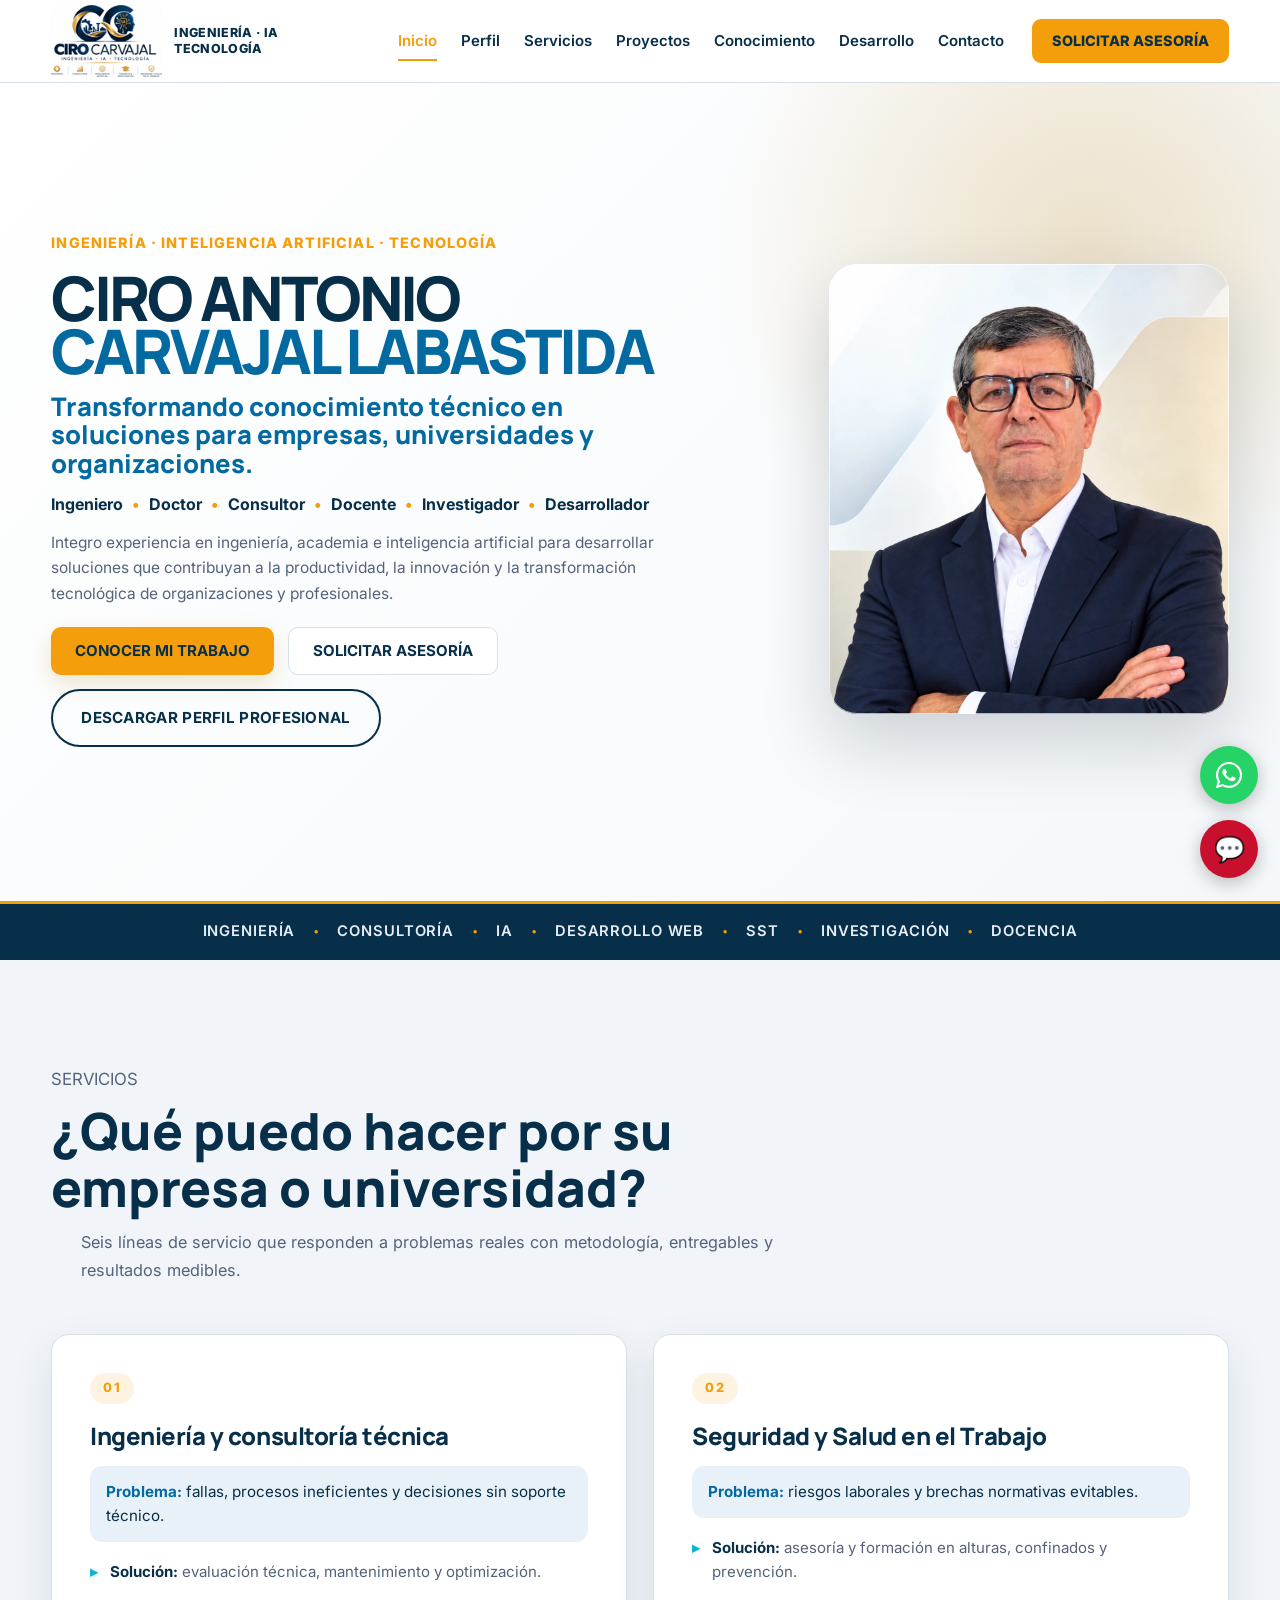
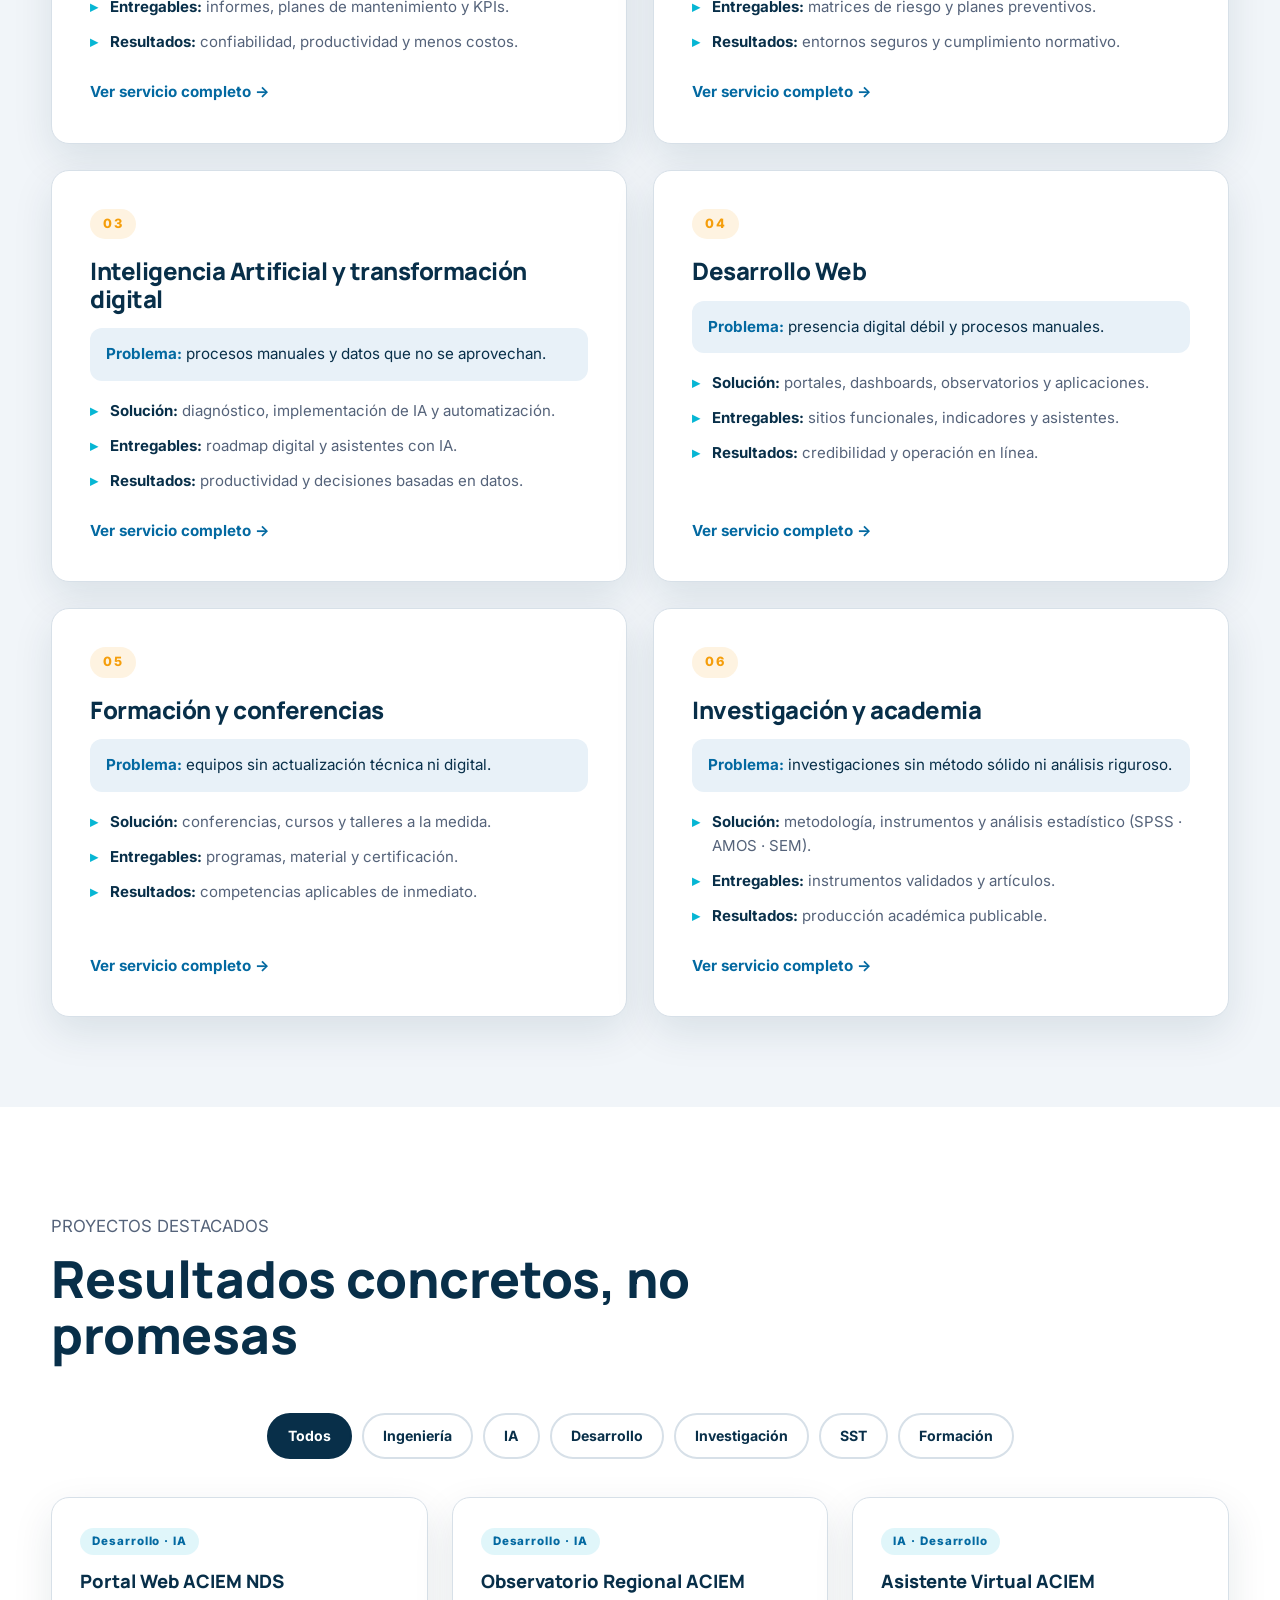
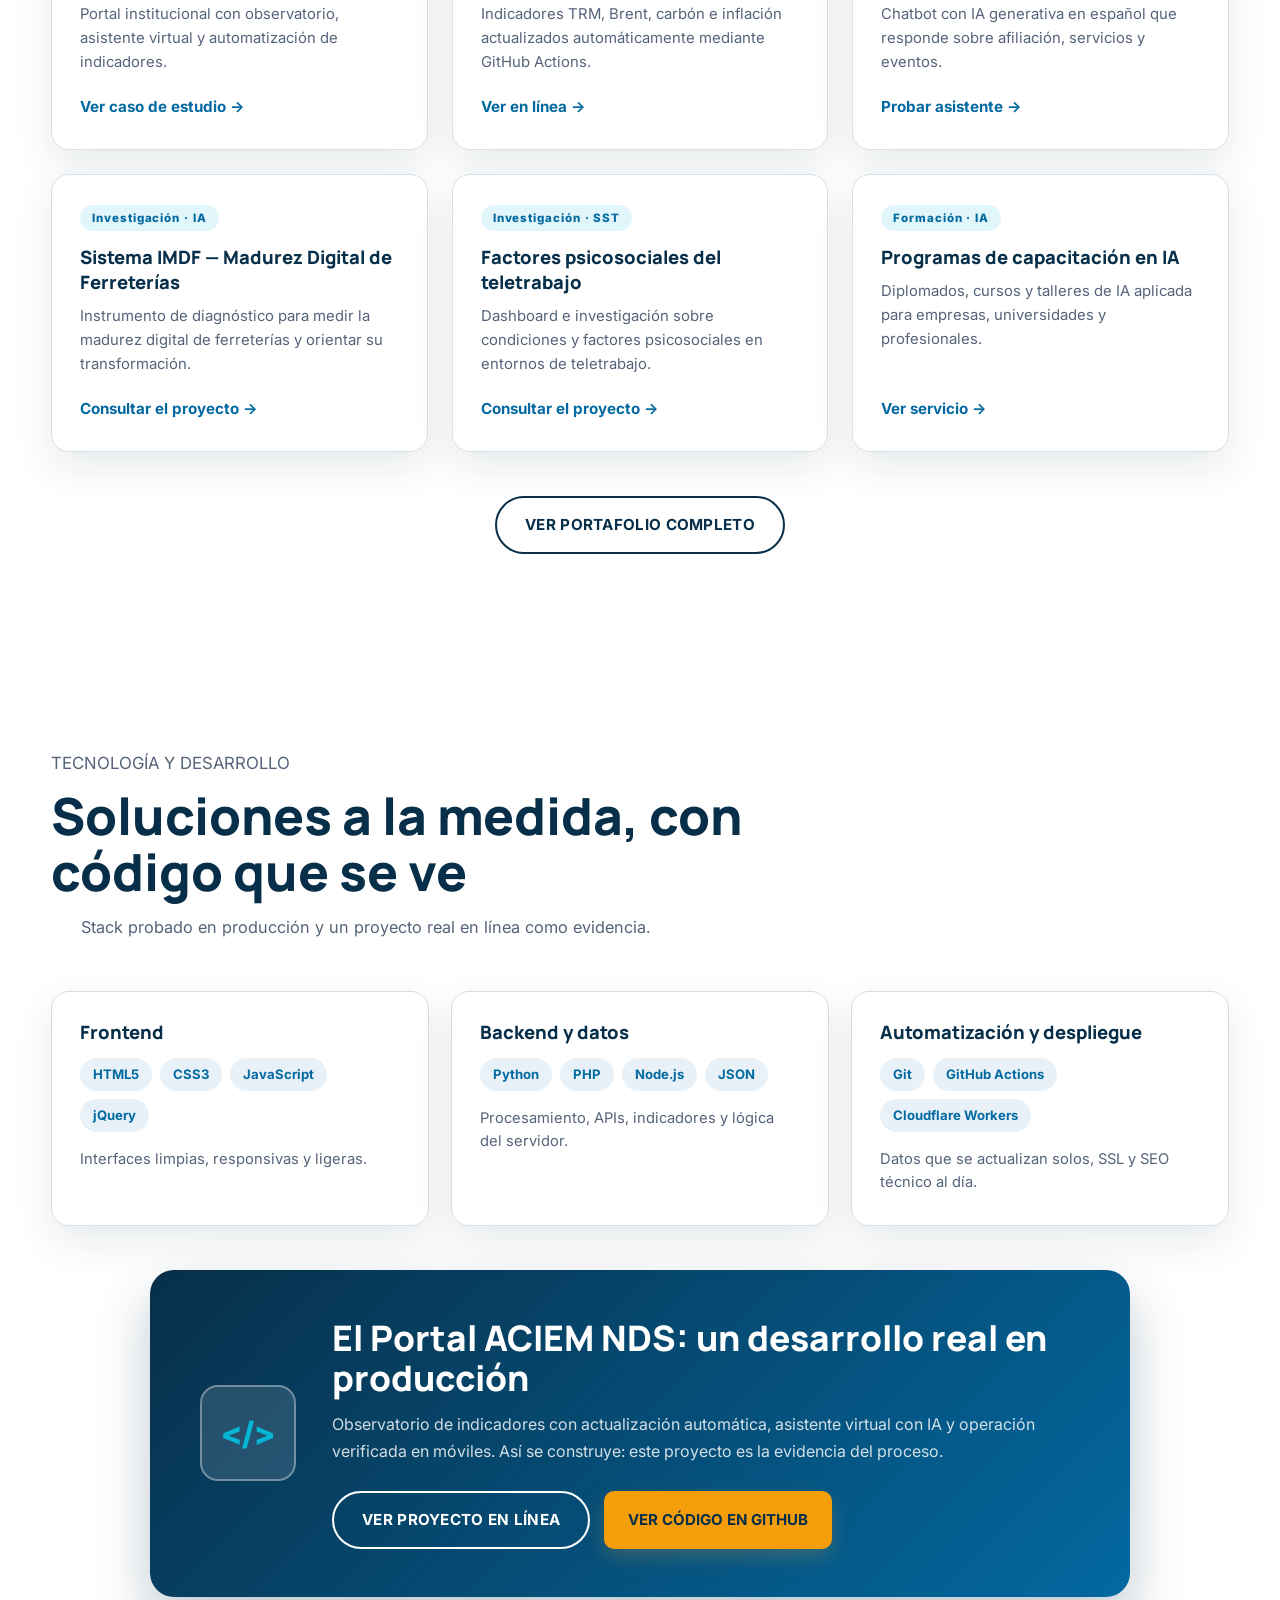
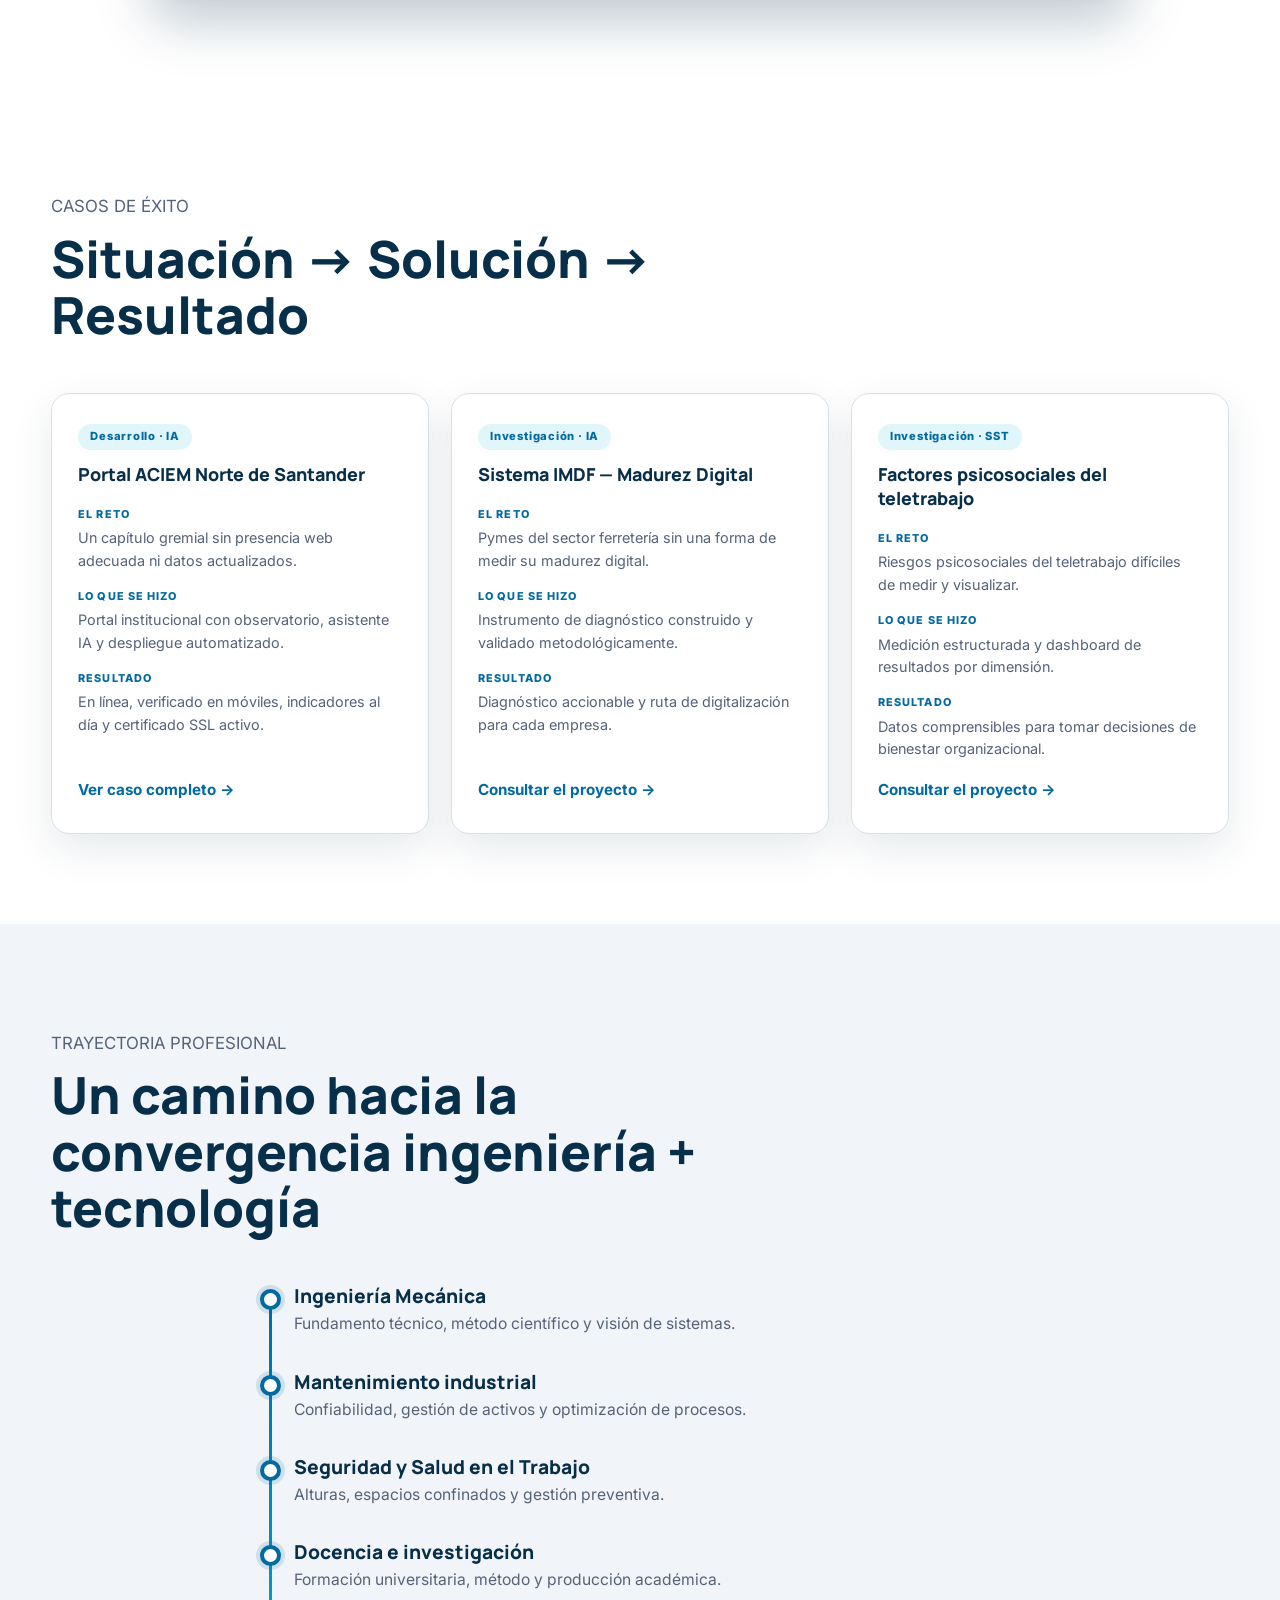
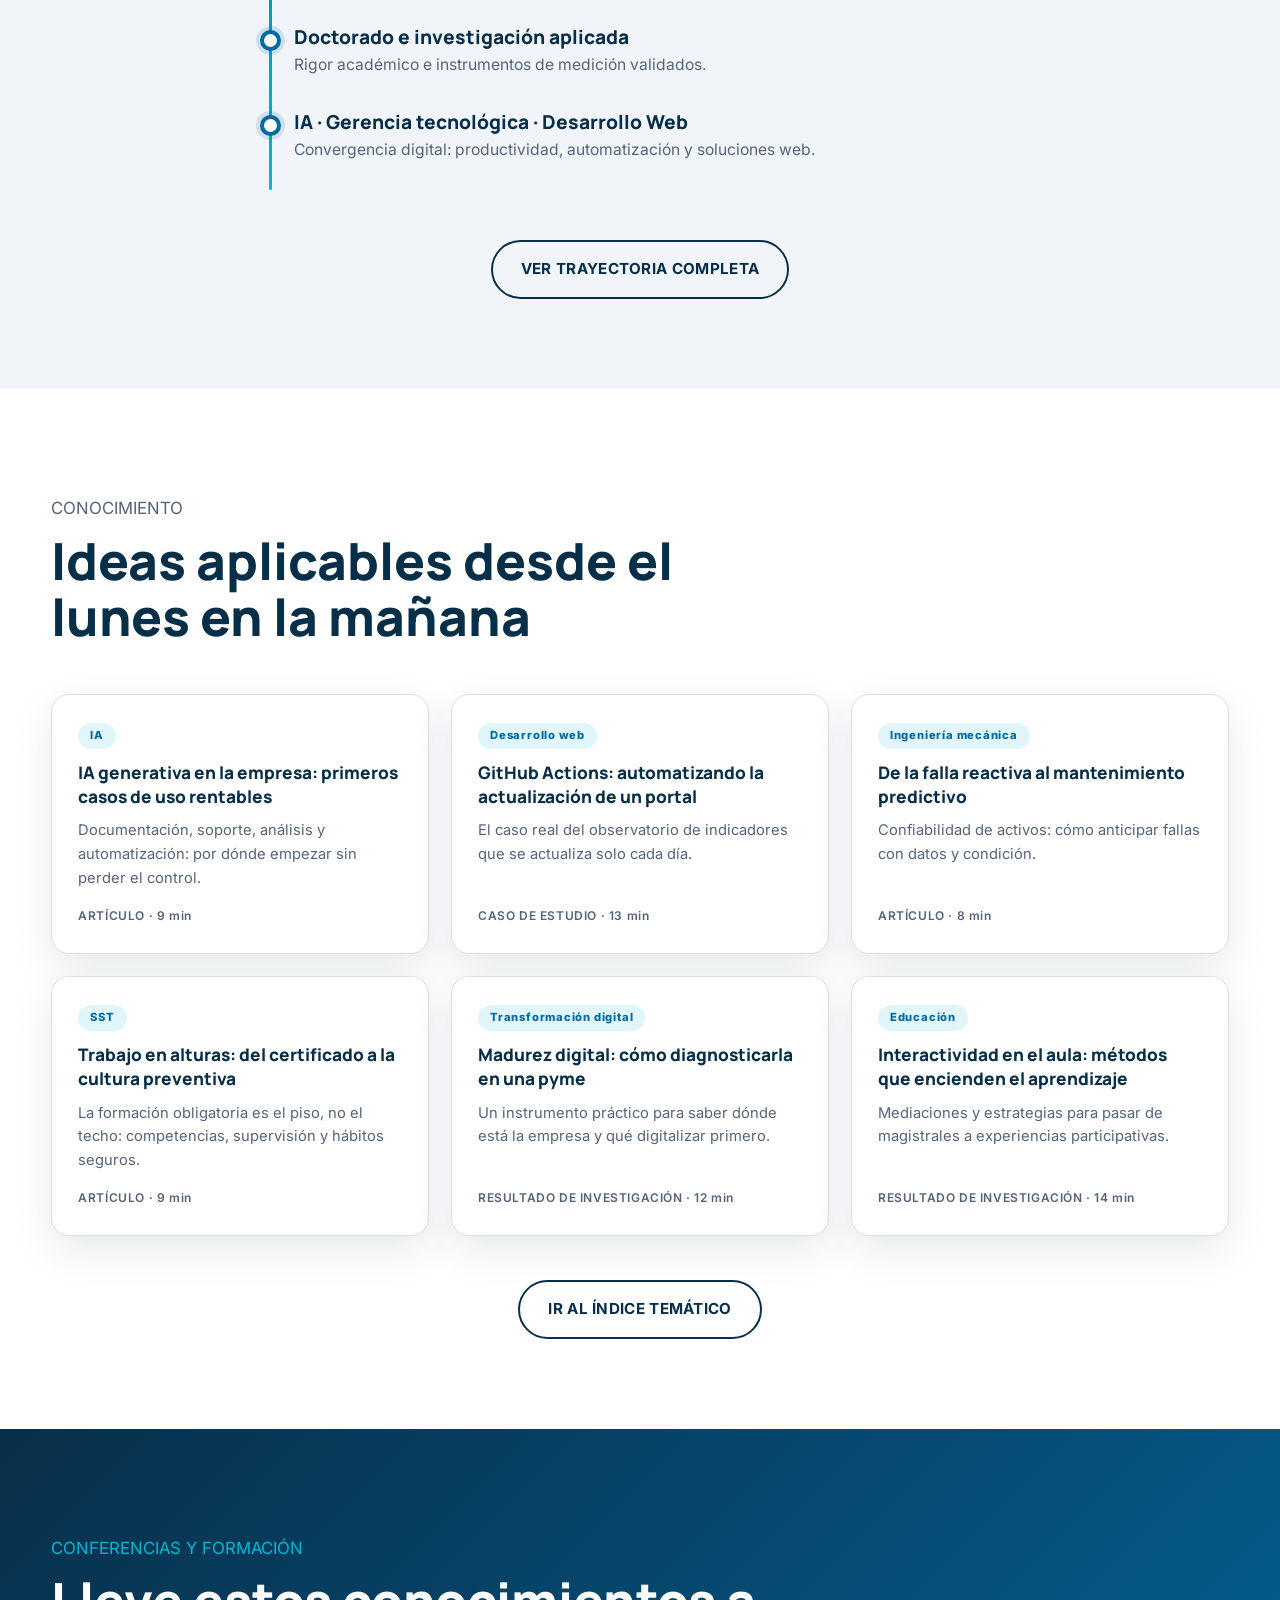
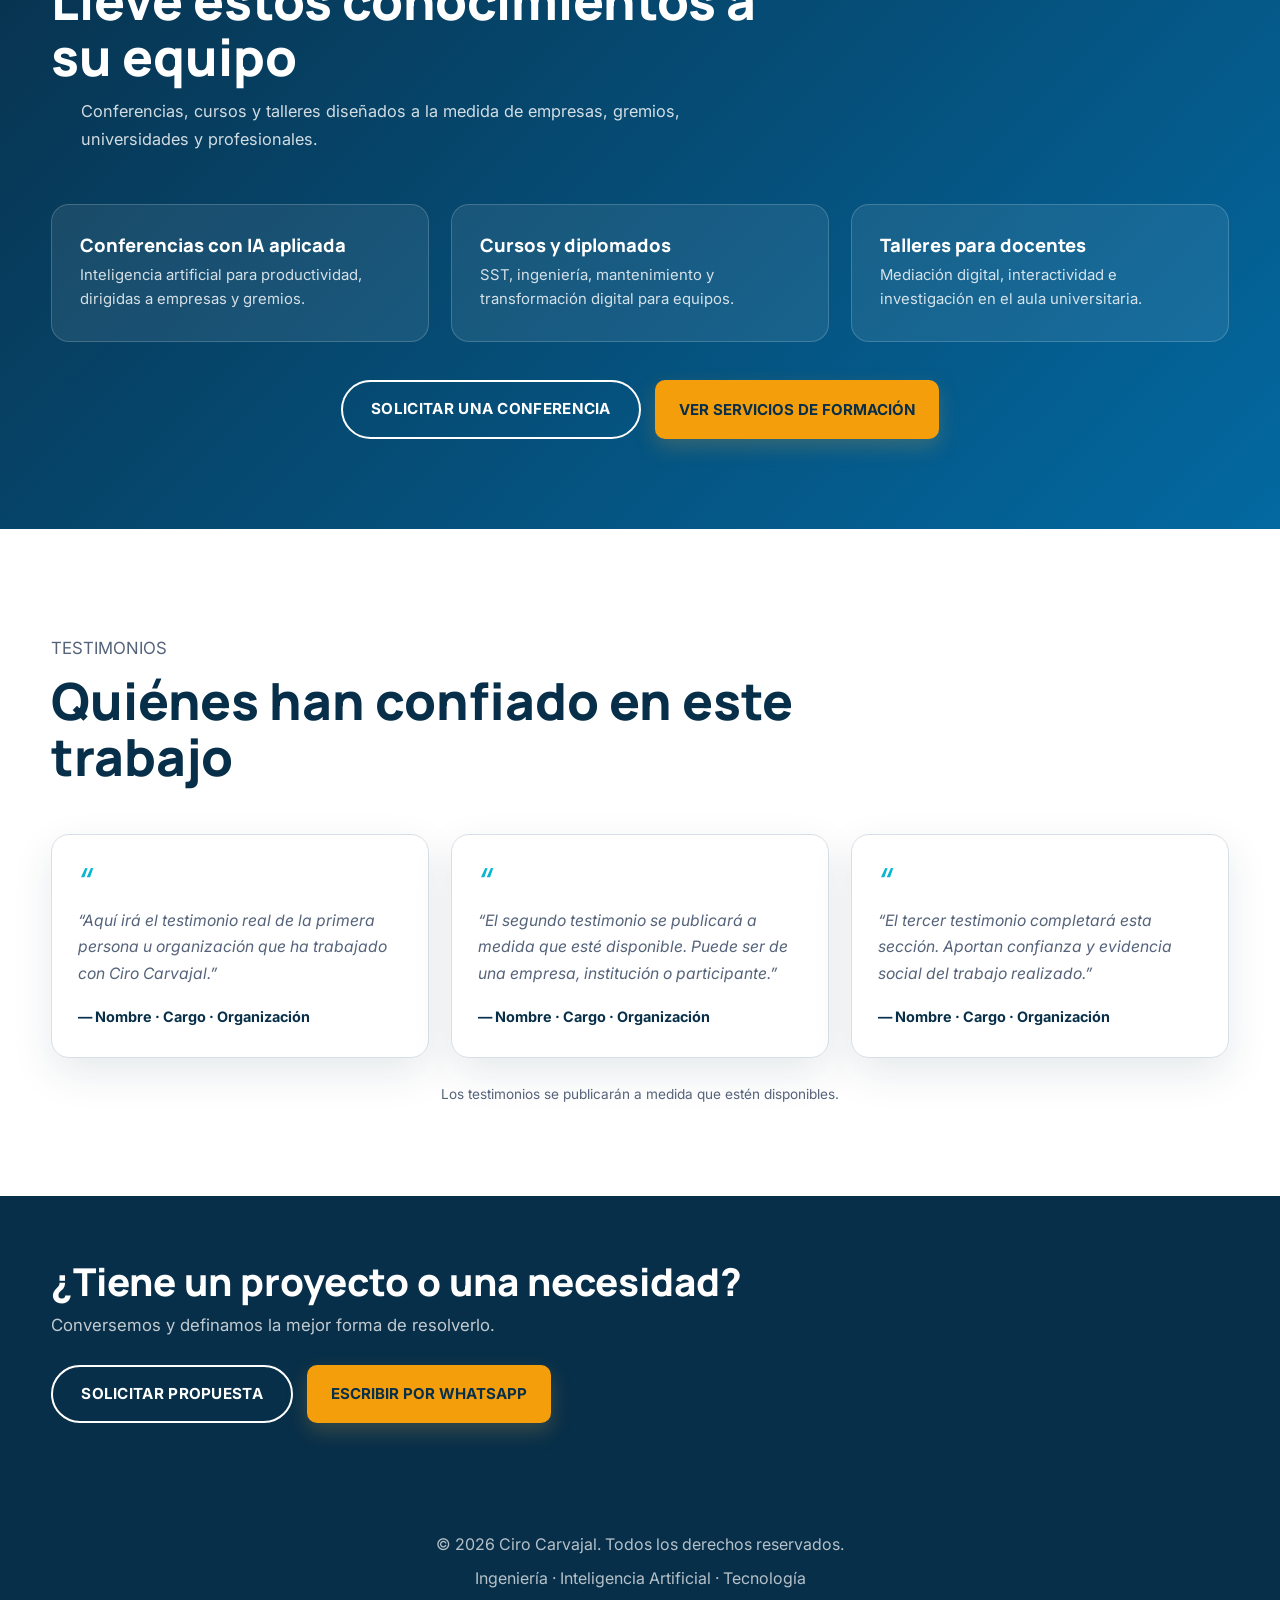
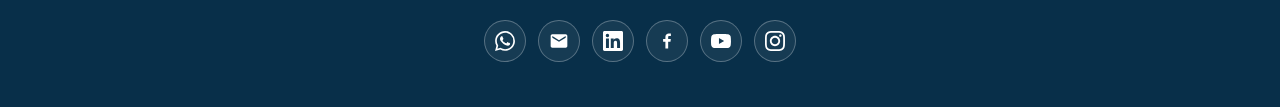
==== index.html @ c79f03fa "Cache-busting en los scripts (main.js, contacto.js) para forzar recarga en GitHub Pages" ====
<!DOCTYPE html>
<html lang="es">
<head>
  <meta charset="UTF-8">

  <meta name="viewport" content="width=device-width, initial-scale=1.0">

  <meta
    name="description"
    content="Ciro Carvajal. Ingeniería, inteligencia artificial, transformación digital, seguridad y salud en el trabajo, academia y desarrollo tecnológico."
  >

  <title>Ciro Antonio Carvajal Labastida | Ingeniería · IA · Tecnología</title>

  <meta name="theme-color" content="#082F49">
  <!-- TODO: confirmar el dominio final y actualizar canonical / og:url / og:image -->
  <link rel="canonical" href="https://ciroappmotores.github.io/ciro-carvajal-web/">
  <link rel="icon" type="image/svg+xml" href="assets/img/favicon.svg">

  <!-- Open Graph -->
  <meta property="og:type" content="website">
  <meta property="og:site_name" content="Ciro Carvajal">
  <meta property="og:title" content="Ciro Antonio Carvajal Labastida | Ingeniería · IA · Tecnología">
  <meta property="og:description" content="Ciro Carvajal. Ingeniería, inteligencia artificial, transformación digital, seguridad y salud en el trabajo, academia y desarrollo tecnológico.">
  <meta property="og:image" content="https://ciroappmotores.github.io/ciro-carvajal-web/assets/img/ciro/ciro-carvajal-hero.png">
  <meta property="og:url" content="https://ciroappmotores.github.io/ciro-carvajal-web/">
  <meta property="og:locale" content="es_CO">

  <!-- Twitter -->
  <meta name="twitter:card" content="summary_large_image">
  <meta name="twitter:title" content="Ciro Antonio Carvajal Labastida | Ingeniería · IA · Tecnología">
  <meta name="twitter:description" content="Ciro Carvajal. Ingeniería, inteligencia artificial, transformación digital, seguridad y salud en el trabajo, academia y desarrollo tecnológico.">
  <meta name="twitter:image" content="https://ciroappmotores.github.io/ciro-carvajal-web/assets/img/ciro/ciro-carvajal-hero.png">

  <link rel="preconnect" href="https://fonts.googleapis.com">
  <link rel="preconnect" href="https://fonts.gstatic.com" crossorigin>
  <link
    href="https://fonts.googleapis.com/css2?family=Inter:wght@400;500;600;700&family=Manrope:wght@600;700;800&display=swap"
    rel="stylesheet"
  >

  <link rel="stylesheet" href="assets/css/styles.css?v=11">
  <link rel="stylesheet" href="assets/css/responsive.css?v=11">

  <script type="application/ld+json">
  {
    "@context": "https://schema.org",
    "@type": "Person",
    "name": "Ciro Antonio Carvajal Labastida",
    "jobTitle": "Ingeniero Mecánico · Doctor · Consultor · Docente Universitario",
    "description": "Ingeniería, conocimiento y tecnología aplicados a soluciones reales: ingeniería mecánica, mantenimiento, SST, docencia, investigación, inteligencia artificial y desarrollo web.",
    "url": "https://ciroappmotores.github.io/ciro-carvajal-web/",
    "image": "https://ciroappmotores.github.io/ciro-carvajal-web/assets/img/ciro/ciro-carvajal-hero.png",
    "sameAs": [
      "https://www.linkedin.com/in/ciro-antonio-carvajal-labastida-01b1b330/",
      "https://www.facebook.com/cirocarvajal",
      "https://www.instagram.com/ciroantoniocarvajal/?hl=es",
      "https://scholar.google.com/citations?user=3CgkKi8AAAAJ&hl=es"
    ],
    "knowsAbout": [
      "Ingeniería mecánica",
      "Mantenimiento industrial",
      "Seguridad y Salud en el Trabajo",
      "Docencia universitaria",
      "Investigación científica",
      "Inteligencia Artificial",
      "Transformación digital",
      "Desarrollo web"
    ]
  }
  </script>
</head>

<body>

  <!-- Botón flotante de WhatsApp -->
  <a
    class="floating-whatsapp"
    href="https://wa.me/573102754610?text=Hola%2C%20deseo%20recibir%20informaci%C3%B3n%20sobre%20los%20servicios%20de%20Ciro%20Carvajal"
    target="_blank"
    rel="noopener noreferrer"
    aria-label="Escríbeme por WhatsApp"
    title="Escríbeme por WhatsApp">
    <svg viewBox="0 0 448 512" aria-hidden="true" focusable="false" xmlns="http://www.w3.org/2000/svg">
      <path d="M380.9 97.1C339 55.1 283.2 32 223.9 32c-122.4 0-222 99.6-222 222 0 39.1 10.2 77.3 29.6 111L0 480l117.7-30.9c32.4 17.7 68.9 27 106.1 27h.1c122.3 0 224.1-99.6 224.1-222 0-59.3-25.2-115-67.1-157zm-157 341.6c-33.2 0-65.7-8.9-94-25.7l-6.7-4-69.8 18.3L72 359.2l-4.4-7c-18.5-29.4-28.2-63.3-28.2-98.2 0-101.7 82.8-184.5 184.6-184.5 49.3 0 95.6 19.2 130.4 54.1 34.8 34.9 56.2 81.2 56.1 130.5 0 101.8-84.9 184.6-186.6 184.6zm101.2-138.2c-5.5-2.8-32.8-16.2-37.9-18-5.1-1.9-8.8-2.8-12.5 2.8-3.7 5.6-14.3 18-17.6 21.8-3.2 3.7-6.5 4.2-12 1.4-32.6-16.3-54-29.1-75.5-66-5.7-9.8 5.7-9.1 16.3-30.3 1.8-3.7.9-6.9-.5-9.7-1.4-2.8-12.5-30.1-17.1-41.2-4.5-10.8-9.1-9.3-12.5-9.5-3.2-.2-6.9-.2-10.6-.2-3.7 0-9.7 1.4-14.8 6.9-5.1 5.6-19.4 19-19.4 46.3 0 27.3 19.9 53.7 22.6 57.4 2.8 3.7 39.1 59.7 94.8 83.8 35.2 15.2 49 16.5 66.6 13.9 10.7-1.6 32.8-13.4 37.4-26.4 4.6-13 4.6-24.1 3.2-26.4-1.3-2.5-5-3.9-10.5-6.6z"/>
    </svg>
  </a>

  <!-- Botón flotante de contacto rápido (estilo ACIEM) -->
  <div class="floating-chat">

    <button
      class="floating-chat-btn"
      id="floatingChatBtn"
      aria-label="Abrir contacto rápido"
      title="Contacto rápido">
      💬
    </button>

    <div class="floating-chat-panel" id="floatingChatPanel">
      <div class="floating-chat-header">
        <div>
          <strong>Contacto rápido</strong>
          <small>Ciro Carvajal · Ingeniería · IA</small>
        </div>

        <button
          class="floating-chat-close"
          id="floatingChatClose"
          aria-label="Cerrar contacto rápido">
          ×
        </button>
      </div>

      <div class="floating-chat-body">

        <a
          class="floating-chat-link"
          href="https://wa.me/573102754610?text=Hola%2C%20deseo%20recibir%20informaci%C3%B3n%20sobre%20los%20servicios%20de%20Ciro%20Carvajal"
          target="_blank"
          rel="noopener noreferrer">
          <span class="floating-chat-icon">WA</span>
          <span>WhatsApp</span>
        </a>

        <a
          class="floating-chat-link"
          href="mailto:cirocarvajal@gmail.com"
          target="_blank"
          rel="noopener">
          <span class="floating-chat-icon">@</span>
          <span>Correo electrónico</span>
        </a>

        <a
          class="floating-chat-link"
          href="https://www.linkedin.com/in/ciro-antonio-carvajal-labastida-01b1b330/"
          target="_blank"
          rel="noopener">
          <span class="floating-chat-icon">in</span>
          <span>LinkedIn</span>
        </a>

        <a
          class="floating-chat-link"
          href="https://www.facebook.com/cirocarvajal"
          target="_blank"
          rel="noopener">
          <span class="floating-chat-icon">f</span>
          <span>Facebook</span>
        </a>

        <a
          class="floating-chat-link"
          href="https://www.instagram.com/ciroantoniocarvajal/?hl=es"
          target="_blank"
          rel="noopener">
          <span class="floating-chat-icon">IG</span>
          <span>Instagram</span>
        </a>

      </div>
    </div>

  </div>

  <!-- ======================================================
       HEADER
  ======================================================= -->

  <header class="site-header">

    <div class="container header-container">

      <a class="brand" href="index.html" aria-label="Ciro Carvajal - Inicio">

        <img
          class="brand-logo"
          src="assets/img/logo-cirocarvajal-cinta.png"
          alt="Ciro Carvajal - Logo"
          width="136"
          height="88"
        >

        <div class="brand-text">
          <span>Ingeniería · IA<br>Tecnología</span>
        </div>

      </a>

      <button
        class="menu-toggle"
        type="button"
        aria-label="Abrir menú"
        aria-expanded="false"
        aria-controls="main-navigation"
      >
        <span></span>
        <span></span>
        <span></span>
      </button>

      <nav
        class="main-navigation"
        id="main-navigation"
        aria-label="Navegación principal"
      >
        <a class="active" href="index.html">Inicio</a>
        <a href="perfil.html">Perfil</a>
        <a href="servicios.html">Servicios</a>
        <a href="proyectos.html">Proyectos</a>
        <a href="conocimiento.html">Conocimiento</a>
        <a href="desarrollo.html">Desarrollo</a>
        <a href="contacto.html">Contacto</a>
      </nav>

      <a class="header-cta" href="contacto.html">
        SOLICITAR ASESORÍA
      </a>

    </div>

  </header>


  <!-- ======================================================
       CONTENIDO PRINCIPAL
  ======================================================= -->

  <main>

    <!-- ====================================================
         HERO
    ===================================================== -->

    <section class="hero">

      <div class="hero-background" aria-hidden="true"></div>

      <div class="container hero-container">

        <div class="hero-content">

          <p class="hero-eyebrow">
            Ingeniería · Inteligencia Artificial · Tecnología
          </p>

          <h1>
            <span class="hero-name">CIRO ANTONIO</span>
            <span class="hero-lastname">CARVAJAL LABASTIDA</span>
          </h1>

          <h2>
            Transformando conocimiento técnico en soluciones
            para empresas, universidades y organizaciones.
          </h2>

          <p class="hero-roles">
            Ingeniero
            <span>•</span>
            Doctor
            <span>•</span>
            Consultor
            <span>•</span>
            Docente
            <span>•</span>
            Investigador
            <span>•</span>
            Desarrollador
          </p>

          <p class="hero-description">
            Integro experiencia en ingeniería, academia e inteligencia
            artificial para desarrollar soluciones que contribuyan a la
            productividad, la innovación y la transformación tecnológica
            de organizaciones y profesionales.
          </p>

          <div class="hero-actions">

            <a class="btn btn-primary" href="proyectos.html">
              CONOCER MI TRABAJO
            </a>

            <a class="btn btn-secondary" href="contacto.html">
              SOLICITAR ASESORÍA
            </a>

            <a class="btn btn-ghost" href="perfil.html">
              DESCARGAR PERFIL PROFESIONAL
            </a>

          </div>

        </div>

        <div class="hero-visual">

          <div class="hero-image-frame">

            <picture>
              <source
                srcset="assets/img/ciro/ciro-carvajal-hero.webp"
                type="image/webp"
              >
              <img
                src="assets/img/ciro/ciro-carvajal-hero.jpg"
                alt="Ciro Carvajal"
                class="hero-image"
                width="1200"
                height="1460"
                decoding="async"
              >
            </picture>

          </div>

        </div>

      </div>

    </section>

    <!-- ======================================================
         FRANJA DE ÁREAS
    ======================================================= -->

    <div class="areas-strip" aria-label="Áreas de experiencia">

      <div class="container areas-strip-row">

        <span>Ingeniería</span>
        <i>•</i>
        <span>Consultoría</span>
        <i>•</i>
        <span>IA</span>
        <i>•</i>
        <span>Desarrollo Web</span>
        <i>•</i>
        <span>SST</span>
        <i>•</i>
        <span>Investigación</span>
        <i>•</i>
        <span>Docencia</span>

      </div>

    </div>

    <!-- ======================================================
         SERVICIOS (6 tarjetas)
    ======================================================= -->

    <section class="section services-section" id="servicios">

      <div class="container">

        <div class="section-heading">

          <p class="section-eyebrow">SERVICIOS</p>

          <h2>¿Qué puedo hacer por su empresa o universidad?</h2>

          <p class="section-description">
            Seis líneas de servicio que responden a problemas reales
            con metodología, entregables y resultados medibles.
          </p>

        </div>

        <div class="services-grid">

          <article class="service-card">
            <span class="service-number">01</span>
            <h2>Ingeniería y consultoría técnica</h2>
            <p class="service-problem"><b>Problema:</b> fallas, procesos ineficientes y decisiones sin soporte técnico.</p>
            <ul class="service-list">
              <li><b>Solución:</b> evaluación técnica, mantenimiento y optimización.</li>
              <li><b>Entregables:</b> informes, planes de mantenimiento y KPIs.</li>
              <li><b>Resultados:</b> confiabilidad, productividad y menos costos.</li>
            </ul>
            <a class="service-cta" href="servicios.html">Ver servicio completo →</a>
          </article>

          <article class="service-card">
            <span class="service-number">02</span>
            <h2>Seguridad y Salud en el Trabajo</h2>
            <p class="service-problem"><b>Problema:</b> riesgos laborales y brechas normativas evitables.</p>
            <ul class="service-list">
              <li><b>Solución:</b> asesoría y formación en alturas, confinados y prevención.</li>
              <li><b>Entregables:</b> matrices de riesgo y planes preventivos.</li>
              <li><b>Resultados:</b> entornos seguros y cumplimiento normativo.</li>
            </ul>
            <a class="service-cta" href="servicios.html">Ver servicio completo →</a>
          </article>

          <article class="service-card">
            <span class="service-number">03</span>
            <h2>Inteligencia Artificial y transformación digital</h2>
            <p class="service-problem"><b>Problema:</b> procesos manuales y datos que no se aprovechan.</p>
            <ul class="service-list">
              <li><b>Solución:</b> diagnóstico, implementación de IA y automatización.</li>
              <li><b>Entregables:</b> roadmap digital y asistentes con IA.</li>
              <li><b>Resultados:</b> productividad y decisiones basadas en datos.</li>
            </ul>
            <a class="service-cta" href="servicios.html">Ver servicio completo →</a>
          </article>

          <article class="service-card">
            <span class="service-number">04</span>
            <h2>Desarrollo Web</h2>
            <p class="service-problem"><b>Problema:</b> presencia digital débil y procesos manuales.</p>
            <ul class="service-list">
              <li><b>Solución:</b> portales, dashboards, observatorios y aplicaciones.</li>
              <li><b>Entregables:</b> sitios funcionales, indicadores y asistentes.</li>
              <li><b>Resultados:</b> credibilidad y operación en línea.</li>
            </ul>
            <a class="service-cta" href="servicios.html">Ver servicio completo →</a>
          </article>

          <article class="service-card">
            <span class="service-number">05</span>
            <h2>Formación y conferencias</h2>
            <p class="service-problem"><b>Problema:</b> equipos sin actualización técnica ni digital.</p>
            <ul class="service-list">
              <li><b>Solución:</b> conferencias, cursos y talleres a la medida.</li>
              <li><b>Entregables:</b> programas, material y certificación.</li>
              <li><b>Resultados:</b> competencias aplicables de inmediato.</li>
            </ul>
            <a class="service-cta" href="servicios.html">Ver servicio completo →</a>
          </article>

          <article class="service-card">
            <span class="service-number">06</span>
            <h2>Investigación y academia</h2>
            <p class="service-problem"><b>Problema:</b> investigaciones sin método sólido ni análisis riguroso.</p>
            <ul class="service-list">
              <li><b>Solución:</b> metodología, instrumentos y análisis estadístico (SPSS · AMOS · SEM).</li>
              <li><b>Entregables:</b> instrumentos validados y artículos.</li>
              <li><b>Resultados:</b> producción académica publicable.</li>
            </ul>
            <a class="service-cta" href="servicios.html">Ver servicio completo →</a>
          </article>

        </div>

      </div>

    </section>

    <!-- ======================================================
         PROYECTOS DESTACADOS (filtros + tarjetas)
    ======================================================= -->

    <section class="section projects-section bg-white" id="proyectos">

      <div class="container">

        <div class="section-heading">

          <p class="section-eyebrow">PROYECTOS DESTACADOS</p>

          <h2>Resultados concretos, no promesas</h2>

        </div>

        <div class="project-filters" role="group" aria-label="Filtrar proyectos">

          <button class="project-filter is-active" data-project-filter="todos">Todos</button>
          <button class="project-filter" data-project-filter="ingenieria">Ingeniería</button>
          <button class="project-filter" data-project-filter="ia">IA</button>
          <button class="project-filter" data-project-filter="desarrollo">Desarrollo</button>
          <button class="project-filter" data-project-filter="investigacion">Investigación</button>
          <button class="project-filter" data-project-filter="sst">SST</button>
          <button class="project-filter" data-project-filter="formacion">Formación</button>

        </div>

        <div class="projects-grid" id="projectsGrid">

          <article class="project-card" data-cat="desarrollo ia">
            <span class="project-tag">Desarrollo · IA</span>
            <h3>Portal Web ACIEM NDS</h3>
            <p>Portal institucional con observatorio, asistente virtual y automatización de indicadores.</p>
            <a class="service-cta" href="proyectos.html#caso-aciem">Ver caso de estudio →</a>
          </article>

          <article class="project-card" data-cat="desarrollo ia">
            <span class="project-tag">Desarrollo · IA</span>
            <h3>Observatorio Regional ACIEM</h3>
            <p>Indicadores TRM, Brent, carbón e inflación actualizados automáticamente mediante GitHub Actions.</p>
            <a class="service-cta" href="https://aciemnds.org.co" target="_blank" rel="noopener">Ver en línea →</a>
          </article>

          <article class="project-card" data-cat="ia desarrollo">
            <span class="project-tag">IA · Desarrollo</span>
            <h3>Asistente Virtual ACIEM</h3>
            <p>Chatbot con IA generativa en español que responde sobre afiliación, servicios y eventos.</p>
            <a class="service-cta" href="https://aciemnds.org.co" target="_blank" rel="noopener">Probar asistente →</a>
          </article>

          <article class="project-card" data-cat="investigacion ia">
            <span class="project-tag">Investigación · IA</span>
            <h3>Sistema IMDF — Madurez Digital de Ferreterías</h3>
            <p>Instrumento de diagnóstico para medir la madurez digital de ferreterías y orientar su transformación.</p>
            <a class="service-cta" href="contacto.html">Consultar el proyecto →</a>
          </article>

          <article class="project-card" data-cat="investigacion sst">
            <span class="project-tag">Investigación · SST</span>
            <h3>Factores psicosociales del teletrabajo</h3>
            <p>Dashboard e investigación sobre condiciones y factores psicosociales en entornos de teletrabajo.</p>
            <a class="service-cta" href="contacto.html">Consultar el proyecto →</a>
          </article>

          <article class="project-card" data-cat="formacion ia">
            <span class="project-tag">Formación · IA</span>
            <h3>Programas de capacitación en IA</h3>
            <p>Diplomados, cursos y talleres de IA aplicada para empresas, universidades y profesionales.</p>
            <a class="service-cta" href="servicios.html">Ver servicio →</a>
          </article>

        </div>

        <div class="section-action">

          <a class="btn btn-ghost" href="proyectos.html">
            VER PORTAFOLIO COMPLETO
          </a>

        </div>

      </div>

    </section>

    <!-- ======================================================
         DESARROLLO & TECNOLOGÍA (stack + proyecto real)
    ======================================================= -->

    <section class="section dev-section" id="desarrollo">

      <div class="container">

        <div class="section-heading">

          <p class="section-eyebrow">TECNOLOGÍA Y DESARROLLO</p>

          <h2>Soluciones a la medida, con código que se ve</h2>

          <p class="section-description">
            Stack probado en producción y un proyecto real en línea como evidencia.
          </p>

        </div>

        <div class="stack-grid">

          <div class="stack-card">
            <h3>Frontend</h3>
            <div class="stack-chips">
              <span>HTML5</span>
              <span>CSS3</span>
              <span>JavaScript</span>
              <span>jQuery</span>
            </div>
            <p>Interfaces limpias, responsivas y ligeras.</p>
          </div>

          <div class="stack-card">
            <h3>Backend y datos</h3>
            <div class="stack-chips">
              <span>Python</span>
              <span>PHP</span>
              <span>Node.js</span>
              <span>JSON</span>
            </div>
            <p>Procesamiento, APIs, indicadores y lógica del servidor.</p>
          </div>

          <div class="stack-card">
            <h3>Automatización y despliegue</h3>
            <div class="stack-chips">
              <span>Git</span>
              <span>GitHub Actions</span>
              <span>Cloudflare Workers</span>
            </div>
            <p>Datos que se actualizan solos, SSL y SEO técnico al día.</p>
          </div>

        </div>

        <div class="github-card dev-recap">

          <div class="github-code" aria-hidden="true">
            &lt;/&gt;
          </div>

          <div>

            <h2>El Portal ACIEM NDS: un desarrollo real en producción</h2>

            <p>
              Observatorio de indicadores con actualización automática,
              asistente virtual con IA y operación verificada en móviles.
              Así se construye: este proyecto es la evidencia del proceso.
            </p>

            <div class="case-actions">

              <a class="btn btn-ghost btn-ghost-light" href="https://aciemnds.org.co" target="_blank" rel="noopener">
                VER PROYECTO EN LÍNEA
              </a>

              <a class="btn btn-primary" href="https://github.com/ciroappmotores/aciem-norte-santander-web" target="_blank" rel="noopener">
                VER CÓDIGO EN GITHUB
              </a>

            </div>

          </div>

        </div>

      </div>

    </section>

    <!-- ======================================================
         CASOS DE ÉXITO
    ======================================================= -->

    <section class="section cases-section bg-white" id="casos">

      <div class="container">

        <div class="section-heading">

          <p class="section-eyebrow">CASOS DE ÉXITO</p>

          <h2>Situación → Solución → Resultado</h2>

        </div>

        <div class="cases-grid">

          <article class="case-mini-card">
            <span class="case-mini-tag">Desarrollo · IA</span>
            <h3>Portal ACIEM Norte de Santander</h3>
            <div class="case-row">
              <span class="case-row-label">EL RETO</span>
              <p>Un capítulo gremial sin presencia web adecuada ni datos actualizados.</p>
            </div>
            <div class="case-row">
              <span class="case-row-label">LO QUE SE HIZO</span>
              <p>Portal institucional con observatorio, asistente IA y despliegue automatizado.</p>
            </div>
            <div class="case-row">
              <span class="case-row-label">RESULTADO</span>
              <p>En línea, verificado en móviles, indicadores al día y certificado SSL activo.</p>
            </div>
            <a class="service-cta" href="proyectos.html#caso-aciem">Ver caso completo →</a>
          </article>

          <article class="case-mini-card">
            <span class="case-mini-tag">Investigación · IA</span>
            <h3>Sistema IMDF — Madurez Digital</h3>
            <div class="case-row">
              <span class="case-row-label">EL RETO</span>
              <p>Pymes del sector ferretería sin una forma de medir su madurez digital.</p>
            </div>
            <div class="case-row">
              <span class="case-row-label">LO QUE SE HIZO</span>
              <p>Instrumento de diagnóstico construido y validado metodológicamente.</p>
            </div>
            <div class="case-row">
              <span class="case-row-label">RESULTADO</span>
              <p>Diagnóstico accionable y ruta de digitalización para cada empresa.</p>
            </div>
            <a class="service-cta" href="contacto.html">Consultar el proyecto →</a>
          </article>

          <article class="case-mini-card">
            <span class="case-mini-tag">Investigación · SST</span>
            <h3>Factores psicosociales del teletrabajo</h3>
            <div class="case-row">
              <span class="case-row-label">EL RETO</span>
              <p>Riesgos psicosociales del teletrabajo difíciles de medir y visualizar.</p>
            </div>
            <div class="case-row">
              <span class="case-row-label">LO QUE SE HIZO</span>
              <p>Medición estructurada y dashboard de resultados por dimensión.</p>
            </div>
            <div class="case-row">
              <span class="case-row-label">RESULTADO</span>
              <p>Datos comprensibles para tomar decisiones de bienestar organizacional.</p>
            </div>
            <a class="service-cta" href="contacto.html">Consultar el proyecto →</a>
          </article>

        </div>

      </div>

    </section>

    <!-- ======================================================
         TRAYECTORIA PROFESIONAL (timeline)
    ======================================================= -->

    <section class="section timeline-section bg-gray" id="trayectoria">

      <div class="container">

        <div class="section-heading">

          <p class="section-eyebrow">TRAYECTORIA PROFESIONAL</p>

          <h2>Un camino hacia la convergencia ingeniería + tecnología</h2>

        </div>

        <div class="timeline">

          <div class="timeline-item">
            <div class="timeline-dot"></div>
            <h3>Ingeniería Mecánica</h3>
            <p>Fundamento técnico, método científico y visión de sistemas.</p>
          </div>

          <div class="timeline-item">
            <div class="timeline-dot"></div>
            <h3>Mantenimiento industrial</h3>
            <p>Confiabilidad, gestión de activos y optimización de procesos.</p>
          </div>

          <div class="timeline-item">
            <div class="timeline-dot"></div>
            <h3>Seguridad y Salud en el Trabajo</h3>
            <p>Alturas, espacios confinados y gestión preventiva.</p>
          </div>

          <div class="timeline-item">
            <div class="timeline-dot"></div>
            <h3>Docencia e investigación</h3>
            <p>Formación universitaria, método y producción académica.</p>
          </div>

          <div class="timeline-item">
            <div class="timeline-dot"></div>
            <h3>Doctorado e investigación aplicada</h3>
            <p>Rigor académico e instrumentos de medición validados.</p>
          </div>

          <div class="timeline-item">
            <div class="timeline-dot"></div>
            <h3>IA · Gerencia tecnológica · Desarrollo Web</h3>
            <p>Convergencia digital: productividad, automatización y soluciones web.</p>
          </div>

        </div>

        <div class="section-action">

          <a class="btn btn-ghost" href="perfil.html">
            VER TRAYECTORIA COMPLETA
          </a>

        </div>

      </div>

    </section>

    <!-- ======================================================
         CONOCIMIENTO (artículos)
    ======================================================= -->

    <section class="section topics-section bg-white" id="conocimiento">

      <div class="container">

        <div class="section-heading">

          <p class="section-eyebrow">CONOCIMIENTO</p>

          <h2>Ideas aplicables desde el lunes en la mañana</h2>

        </div>

        <div class="topics-grid">

          <article class="article-card">
            <span class="article-tag">IA</span>
            <h3>IA generativa en la empresa: primeros casos de uso rentables</h3>
            <p>Documentación, soporte, análisis y automatización: por dónde empezar sin perder el control.</p>
            <span class="article-meta">ARTÍCULO · 9 min</span>
          </article>

          <article class="article-card">
            <span class="article-tag">Desarrollo web</span>
            <h3>GitHub Actions: automatizando la actualización de un portal</h3>
            <p>El caso real del observatorio de indicadores que se actualiza solo cada día.</p>
            <span class="article-meta">CASO DE ESTUDIO · 13 min</span>
          </article>

          <article class="article-card">
            <span class="article-tag">Ingeniería mecánica</span>
            <h3>De la falla reactiva al mantenimiento predictivo</h3>
            <p>Confiabilidad de activos: cómo anticipar fallas con datos y condición.</p>
            <span class="article-meta">ARTÍCULO · 8 min</span>
          </article>

          <article class="article-card">
            <span class="article-tag">SST</span>
            <h3>Trabajo en alturas: del certificado a la cultura preventiva</h3>
            <p>La formación obligatoria es el piso, no el techo: competencias, supervisión y hábitos seguros.</p>
            <span class="article-meta">ARTÍCULO · 9 min</span>
          </article>

          <article class="article-card">
            <span class="article-tag">Transformación digital</span>
            <h3>Madurez digital: cómo diagnosticarla en una pyme</h3>
            <p>Un instrumento práctico para saber dónde está la empresa y qué digitalizar primero.</p>
            <span class="article-meta">RESULTADO DE INVESTIGACIÓN · 12 min</span>
          </article>

          <article class="article-card">
            <span class="article-tag">Educación</span>
            <h3>Interactividad en el aula: métodos que encienden el aprendizaje</h3>
            <p>Mediaciones y estrategias para pasar de magistrales a experiencias participativas.</p>
            <span class="article-meta">RESULTADO DE INVESTIGACIÓN · 14 min</span>
          </article>

        </div>

        <div class="section-action">

          <a class="btn btn-ghost" href="conocimiento.html">
            IR AL ÍNDICE TEMÁTICO
          </a>

        </div>

      </div>

    </section>

    <!-- ======================================================
         CONFERENCIAS / FORMACIÓN
    ======================================================= -->

    <section class="section conf-section" id="formacion">

      <div class="container">

        <div class="section-heading">

          <p class="section-eyebrow">CONFERENCIAS Y FORMACIÓN</p>

          <h2>Lleve estos conocimientos a su equipo</h2>

          <p class="section-description">
            Conferencias, cursos y talleres diseñados a la medida de
            empresas, gremios, universidades y profesionales.
          </p>

        </div>

        <div class="conf-grid">

          <div class="conf-item">
            <h3>Conferencias con IA aplicada</h3>
            <p>Inteligencia artificial para productividad, dirigidas a empresas y gremios.</p>
          </div>

          <div class="conf-item">
            <h3>Cursos y diplomados</h3>
            <p>SST, ingeniería, mantenimiento y transformación digital para equipos.</p>
          </div>

          <div class="conf-item">
            <h3>Talleres para docentes</h3>
            <p>Mediación digital, interactividad e investigación en el aula universitaria.</p>
          </div>

        </div>

        <div class="conf-actions">

          <a class="btn btn-ghost btn-ghost-light" href="contacto.html">
            SOLICITAR UNA CONFERENCIA
          </a>

          <a class="btn btn-primary" href="servicios.html">
            VER SERVICIOS DE FORMACIÓN
          </a>

        </div>

      </div>

    </section>

    <!-- ======================================================
         TESTIMONIOS
         PENDIENTE: reemplazar los textos en gris por testimonios
         reales (frase + nombre + cargo/organización).
    ======================================================= -->

    <section class="section testimonials-section" id="testimonios">

      <div class="container">

        <div class="section-heading">

          <p class="section-eyebrow">TESTIMONIOS</p>

          <h2>Quiénes han confiado en este trabajo</h2>

        </div>

        <div class="testimonial-grid">

          <article class="testimonial-card">
            <blockquote class="testimonial-placeholder">
              “Aquí irá el testimonio real de la primera persona u organización
              que ha trabajado con Ciro Carvajal.”
            </blockquote>
            <span class="testimonial-author">— Nombre · Cargo · Organización</span>
          </article>

          <article class="testimonial-card">
            <blockquote class="testimonial-placeholder">
              “El segundo testimonio se publicará a medida que esté disponible.
              Puede ser de una empresa, institución o participante.”
            </blockquote>
            <span class="testimonial-author">— Nombre · Cargo · Organización</span>
          </article>

          <article class="testimonial-card">
            <blockquote class="testimonial-placeholder">
              “El tercer testimonio completará esta sección. Aportan confianza
              y evidencia social del trabajo realizado.”
            </blockquote>
            <span class="testimonial-author">— Nombre · Cargo · Organización</span>
          </article>

        </div>

        <p class="testimonials-note">
          Los testimonios se publicarán a medida que estén disponibles.
        </p>

      </div>

    </section>

    <!-- ======================================================
         CTA FINAL
    ======================================================= -->

    <section class="cta-band">

      <div class="container cta-band-row">

        <div>

          <h2>¿Tiene un proyecto o una necesidad?</h2>

          <p>
            Conversemos y definamos la mejor forma de resolverlo.
          </p>

        </div>

        <div class="cta-band-actions">

          <a class="btn btn-ghost btn-ghost-light" href="contacto.html">
            SOLICITAR PROPUESTA
          </a>

          <a class="btn btn-primary" href="https://wa.me/573102754610?text=Hola%2C%20deseo%20recibir%20informaci%C3%B3n%20sobre%20los%20servicios%20de%20Ciro%20Carvajal" target="_blank" rel="noopener">
            ESCRIBIR POR WHATSAPP
          </a>

        </div>

      </div>

    </section>

  </main>


  <!-- ======================================================
       FOOTER
  ======================================================= -->

  <footer class="site-footer">

    <div class="container footer-container">

      <p>
        © 2026 Ciro Carvajal. Todos los derechos reservados.
      </p>

      <p>
        Ingeniería · Inteligencia Artificial · Tecnología
      </p>

      <div class="footer-social" aria-label="Redes sociales y contacto">

        <a href="https://wa.me/573102754610?text=Hola%2C%20deseo%20recibir%20informaci%C3%B3n%20sobre%20los%20servicios%20de%20Ciro%20Carvajal" target="_blank" rel="noopener" aria-label="WhatsApp">
          <svg viewBox="0 0 24 24" xmlns="http://www.w3.org/2000/svg" aria-hidden="true" focusable="false"><path d="M17.472 14.382c-.297-.149-1.758-.867-2.03-.967-.273-.099-.471-.148-.67.15-.197.297-.767.966-.94 1.164-.173.199-.347.223-.644.075-.297-.15-1.255-.463-2.39-1.475-.883-.788-1.48-1.761-1.653-2.059-.173-.297-.018-.458.13-.606.134-.133.298-.347.446-.52.149-.174.198-.298.298-.497.099-.198.05-.371-.025-.52-.075-.149-.669-1.612-.916-2.207-.242-.579-.487-.5-.669-.51-.173-.008-.371-.01-.57-.01-.198 0-.52.074-.792.372-.272.297-1.04 1.016-1.04 2.479 0 1.462 1.065 2.875 1.213 3.074.149.198 2.096 3.2 5.077 4.487.709.306 1.262.489 1.694.625.712.227 1.36.195 1.871.118.571-.085 1.758-.719 2.006-1.413.248-.694.248-1.289.173-1.413-.074-.124-.272-.198-.57-.347m-5.421 7.403h-.004a9.87 9.87 0 01-5.031-1.378l-.361-.214-3.741.982.998-3.648-.235-.374a9.86 9.86 0 01-1.51-5.26c.001-5.45 4.436-9.884 9.888-9.884 2.64 0 5.122 1.03 6.988 2.898a9.825 9.825 0 012.893 6.994c-.003 5.45-4.437 9.884-9.885 9.884m8.413-18.297A11.815 11.815 0 0012.05 0C5.495 0 .16 5.335.157 11.892c0 2.096.547 4.142 1.588 5.945L.057 24l6.305-1.654a11.882 11.882 0 005.683 1.448h.005c6.554 0 11.89-5.335 11.893-11.893a11.821 11.821 0 00-3.48-8.413z"/></svg>
        </a>

        <a href="mailto:cirocarvajal@gmail.com" target="_blank" rel="noopener" aria-label="Correo electrónico">
          <svg viewBox="0 0 24 24" xmlns="http://www.w3.org/2000/svg" aria-hidden="true" focusable="false"><path d="M20 4H4c-1.1 0-1.99.9-1.99 2L2 18c0 1.1.9 2 2 2h16c1.1 0 2-.9 2-2V6c0-1.1-.9-2-2-2zm0 4l-8 5-8-5V6l8 5 8-5v2z"/></svg>
        </a>

        <a href="https://www.linkedin.com/in/ciro-antonio-carvajal-labastida-01b1b330/" target="_blank" rel="noopener" aria-label="LinkedIn">
          <svg viewBox="0 0 24 24" xmlns="http://www.w3.org/2000/svg" aria-hidden="true" focusable="false"><path d="M20.447 20.452h-3.554v-5.569c0-1.328-.027-3.037-1.852-3.037-1.853 0-2.136 1.445-2.136 2.939v5.667H9.351V9h3.414v1.561h.046c.477-.9 1.637-1.85 3.37-1.85 3.601 0 4.267 2.37 4.267 5.455v6.286zM5.337 7.433a2.062 2.062 0 01-2.063-2.065 2.064 2.064 0 112.063 2.065zm1.782 13.019H3.555V9h3.564v11.452zM22.225 0H1.771C.792 0 0 .774 0 1.729v20.542C0 23.227.792 24 1.771 24h20.451C23.2 24 24 23.227 24 22.271V1.729C24 .774 23.2 0 22.222 0h.003z"/></svg>
        </a>

        <a href="https://www.facebook.com/cirocarvajal" target="_blank" rel="noopener" aria-label="Facebook">
          <svg viewBox="0 0 24 24" xmlns="http://www.w3.org/2000/svg" aria-hidden="true" focusable="false"><path d="M13.397 20.997v-8.196h2.765l.411-3.209h-3.176V7.548c0-.926.258-1.56 1.587-1.56h1.684V3.127A22.336 22.336 0 0014.201 3c-2.444 0-4.122 1.492-4.122 4.231v2.355H7.332v3.209h2.753v8.202h3.312z"/></svg>
        </a>

        <!-- TODO: usar la URL del canal de YouTube -->
        <a href="https://www.youtube.com/?hl=es" target="_blank" rel="noopener" aria-label="YouTube">
          <svg viewBox="0 0 24 24" xmlns="http://www.w3.org/2000/svg" aria-hidden="true" focusable="false"><path d="M23.498 6.186a3.016 3.016 0 00-2.122-2.136C19.505 3.545 12 3.545 12 3.545s-7.505 0-9.377.505A3.017 3.017 0 00.502 6.186C0 8.07 0 12 0 12s0 3.93.502 5.814a3.016 3.016 0 002.122 2.136c1.871.505 9.376.505 9.376.505s7.505 0 9.377-.505a3.015 3.015 0 002.122-2.136C24 15.93 24 12 24 12s0-3.93-.502-5.814zM9.545 15.568V8.432L15.818 12l-6.273 3.568z"/></svg>
        </a>

        <!-- TODO: usar la URL del perfil de Instagram -->
        <a href="https://www.instagram.com/ciroantoniocarvajal/?hl=es" target="_blank" rel="noopener" aria-label="Instagram">
          <svg viewBox="0 0 24 24" xmlns="http://www.w3.org/2000/svg" aria-hidden="true" focusable="false"><path d="M12 0C8.74 0 8.333.015 7.053.072 5.775.132 4.905.333 4.14.63c-.789.306-1.459.717-2.126 1.384S.935 3.35.63 4.14C.333 4.905.131 5.775.072 7.053.012 8.333 0 8.74 0 12s.015 3.667.072 4.947c.06 1.277.261 2.148.558 2.913.306.788.717 1.459 1.384 2.126.667.666 1.336 1.079 2.126 1.384.766.296 1.636.499 2.913.558C8.333 23.988 8.74 24 12 24s3.667-.015 4.947-.072c1.277-.06 2.148-.262 2.913-.558.788-.306 1.459-.718 2.126-1.384.666-.667 1.079-1.335 1.384-2.126.296-.765.499-1.636.558-2.913.06-1.28.072-1.687.072-4.947s-.015-3.667-.072-4.947c-.06-1.277-.262-2.149-.558-2.913-.306-.789-.718-1.459-1.384-2.126C21.319 1.347 20.651.935 19.86.63c-.765-.297-1.636-.499-2.913-.558C15.667.012 15.26 0 12 0zm0 2.16c3.203 0 3.585.016 4.85.071 1.17.055 1.805.249 2.227.415.562.217.96.477 1.382.896.419.42.679.819.896 1.381.164.422.36 1.057.413 2.227.057 1.266.07 1.646.07 4.85s-.015 3.585-.074 4.85c-.061 1.17-.256 1.805-.421 2.227-.224.562-.479.96-.899 1.382-.419.419-.824.679-1.38.896-.42.164-1.065.36-2.235.413-1.274.057-1.649.07-4.859.07-3.211 0-3.586-.015-4.859-.074-1.171-.061-1.816-.256-2.236-.421-.569-.224-.96-.479-1.379-.899-.421-.419-.69-.824-.9-1.38-.165-.42-.359-1.065-.42-2.235-.045-1.26-.061-1.649-.061-4.844 0-3.196.016-3.586.061-4.861.061-1.17.255-1.814.42-2.234.21-.57.479-.96.9-1.381.419-.419.81-.689 1.379-.898.42-.166 1.051-.361 2.221-.421 1.275-.045 1.65-.06 4.859-.06l.045.03zm0 3.678c-3.405 0-6.162 2.76-6.162 6.162 0 3.405 2.76 6.162 6.162 6.162 3.405 0 6.162-2.76 6.162-6.162 0-3.405-2.76-6.162-6.162-6.162zM12 16c-2.21 0-4-1.79-4-4s1.79-4 4-4 4 1.79 4 4-1.79 4-4 4zm7.846-10.405c0 .795-.646 1.44-1.44 1.44-.795 0-1.44-.646-1.44-1.44 0-.794.646-1.439 1.44-1.439.793-.001 1.44.645 1.44 1.439z"/></svg>
        </a>

      </div>

    </div>

  </footer>


  <script src="js/main.js?v=11"></script>
  <script src="js/proyectos.js"></script>

</body>
</html>
---- assets/css/styles.css ----
/* =========================================================
   CIRO CARVAJAL — SITIO WEB PERSONAL
   CSS BASE 1.0
   Ingeniería · Inteligencia Artificial · Tecnología
   ========================================================= */

/* ---------- VARIABLES ---------- */

:root {
  --azul-profundo: #082f49;
  --azul: #0369a1;
  --azul-claro: #e8f1f8;
  --cian: #06b6d4;

  --dorado: #f59e0b;
  --dorado-claro: #fbbf24;

  --blanco: #ffffff;
  --fondo: #f1f5f9;

  --texto: #111827;
  --texto-suave: #55637a;
  --borde: #d7e0e8;

  --sombra: 0 15px 40px rgba(8, 47, 73, 0.10);

  --radio: 18px;
  --ancho-maximo: 1200px;
}


/* ---------- RESET ---------- */

* {
  margin: 0;
  padding: 0;
  box-sizing: border-box;
}

html {
  scroll-behavior: smooth;
}

body {
  font-family: "Inter", "Segoe UI", Arial, sans-serif;
  color: var(--texto);
  background: var(--blanco);
  line-height: 1.6;
}

h1,
h2,
h3,
h4,
h5,
h6 {
  font-family: "Manrope", "Segoe UI", Arial, sans-serif;
  font-weight: 800;
  line-height: 1.15;
}

img {
  max-width: 100%;
  display: block;
}

a {
  color: inherit;
  text-decoration: none;
}

button,
input,
textarea {
  font: inherit;
}


/* ---------- CONTENEDOR GENERAL ---------- */

.container {
  width: min(92%, var(--ancho-maximo));
  margin-inline: auto;
}


/* =========================================================
   HEADER
   ========================================================= */

.site-header {
  position: sticky;
  top: 0;
  z-index: 1000;
  background: rgba(255, 255, 255, 0.96);
  border-bottom: 1px solid var(--borde);
  backdrop-filter: blur(12px);
}

.navbar {
  min-height: 82px;
  display: flex;
  align-items: center;
  justify-content: space-between;
  gap: 30px;
}


/* ---------- MARCA ---------- */

.brand {
  display: flex;
  align-items: center;
  gap: 12px;
}

.brand-mark {
  width: 46px;
  height: 46px;
  display: grid;
  place-items: center;

  border-radius: 12px;

  background: var(--azul-profundo);
  color: var(--blanco);

  font-weight: 800;
  letter-spacing: 1px;
}

.brand-text {
  display: flex;
  flex-direction: column;
  line-height: 1.25;
}

.brand-text span {
  color: var(--azul-profundo);

  font-size: 0.78rem;
  font-weight: 800;

  letter-spacing: 0.025em;
  line-height: 1.25;

  text-transform: uppercase;
  white-space: nowrap;
}


/* ---------- NAVEGACIÓN ---------- */

.nav-links {
  display: flex;
  align-items: center;
  gap: 25px;
  list-style: none;
}

.nav-links a {
  position: relative;
  font-size: 0.94rem;
  font-weight: 600;
  color: var(--azul-profundo);
  transition: 0.25s ease;
}

.nav-links a:hover {
  color: var(--dorado);
}

.nav-links a::after {
  content: "";
  position: absolute;
  left: 0;
  bottom: -7px;

  width: 0;
  height: 2px;

  background: var(--dorado);
  transition: width 0.25s ease;
}

.nav-links a:hover::after {
  width: 100%;
}


/* ---------- BOTONES ---------- */

.btn {
  display: inline-flex;
  align-items: center;
  justify-content: center;

  min-height: 48px;
  padding: 0 24px;

  border-radius: 10px;

  font-weight: 700;
  font-size: 0.94rem;

  transition:
    transform 0.2s ease,
    box-shadow 0.2s ease,
    background 0.2s ease;
}

.btn:hover {
  transform: translateY(-2px);
}

.btn-primary {
  background: var(--dorado);
  color: var(--azul-profundo);
  box-shadow: 0 8px 20px rgba(199, 154, 69, 0.25);
}

.btn-primary:hover {
  background: var(--dorado-claro);
}

.btn-secondary {
  color: var(--azul-profundo);
  background: var(--blanco);
  border: 1px solid var(--borde);
}

.btn-secondary:hover {
  box-shadow: var(--sombra);
}


/* =========================================================
   HERO
   ========================================================= */

.hero {
  position: relative;
  overflow: hidden;

  padding: 90px 0;

  background:
    radial-gradient(
      circle at 85% 20%,
      rgba(199, 154, 69, 0.14),
      transparent 28%
    ),
    linear-gradient(
      135deg,
      #ffffff 0%,
      #f5f8fa 100%
    );
}

.hero-grid {
  display: grid;
  grid-template-columns: 1.15fr 0.85fr;
  align-items: center;
  gap: 70px;
}

.eyebrow {
  display: inline-block;

  margin-bottom: 18px;

  color: var(--dorado);

  font-size: 0.85rem;
  font-weight: 800;
  letter-spacing: 0.13em;
  text-transform: uppercase;
}

.hero h1 {
  color: var(--azul-profundo);

  font-size: clamp(3rem, 6vw, 5.5rem);
  line-height: 0.95;
  letter-spacing: -0.045em;

  margin-bottom: 25px;
}

.hero h2 {
  max-width: 800px;

  color: var(--azul);

  font-size: clamp(1.55rem, 3vw, 2.5rem);
  line-height: 1.15;

  margin-bottom: 22px;
}

.roles {
  color: var(--dorado);
  font-weight: 700;
  margin-bottom: 20px;
}

.hero-description {
  max-width: 720px;

  color: var(--texto-suave);

  font-size: 1.08rem;
  line-height: 1.8;

  margin-bottom: 32px;
}

.hero-actions {
  display: flex;
  flex-wrap: wrap;
  gap: 14px;
}


/* ---------- IMAGEN HERO ---------- */

.hero-image {
  position: relative;
}

.hero-image::before {
  content: "";

  position: absolute;
  width: 82%;
  height: 82%;

  right: -20px;
  bottom: -20px;

  border-radius: 30px;

  background: var(--dorado);

  opacity: 0.16;
}

.hero-image img {
  position: relative;
  z-index: 2;

  width: 100%;
  max-height: 610px;

  object-fit: cover;
  object-position: center top;

  border-radius: 28px;

  box-shadow: 0 30px 70px rgba(11, 31, 51, 0.20);
}


/* ---------- SELLO PROFESIONAL ---------- */

.hero-badge {
  position: absolute;
  z-index: 3;

  left: -25px;
  bottom: 35px;

  padding: 14px 18px;

  background: var(--blanco);

  border-left: 4px solid var(--dorado);
  border-radius: 10px;

  color: var(--azul-profundo);

  font-size: 0.85rem;
  font-weight: 800;
  letter-spacing: 0.05em;

  box-shadow: var(--sombra);
}


/* =========================================================
   SECCIONES GENERALES
   ========================================================= */

.section {
  padding: 90px 0;
}

.section-alt {
  background: var(--fondo);
}

.section-heading {
  max-width: 760px;
  margin-bottom: 50px;
}

.section-heading span {
  color: var(--dorado);

  font-size: 0.82rem;
  font-weight: 800;
  letter-spacing: 0.12em;
  text-transform: uppercase;
}

.section-heading h2 {
  margin-top: 10px;

  color: var(--azul-profundo);

  font-size: clamp(2rem, 4vw, 3.2rem);
  line-height: 1.1;
}

.section-heading p {
  margin-top: 16px;

  color: var(--texto-suave);

  font-size: 1.05rem;
}


/* =========================================================
   TARJETAS
   ========================================================= */

.cards-grid {
  display: grid;
  grid-template-columns: repeat(3, 1fr);
  gap: 25px;
}

.card {
  padding: 32px;

  background: var(--blanco);

  border: 1px solid var(--borde);
  border-radius: var(--radio);

  box-shadow: 0 10px 30px rgba(11, 31, 51, 0.06);

  transition:
    transform 0.25s ease,
    box-shadow 0.25s ease;
}

.card:hover {
  transform: translateY(-6px);
  box-shadow: var(--sombra);
}

.card h3 {
  margin-bottom: 12px;
  color: var(--azul-profundo);
}

.card p {
  color: var(--texto-suave);
}


/* =========================================================
   CONOCIMIENTO / ÁREAS PROFESIONALES
   ========================================================= */

.knowledge-grid {
  display: grid;
  grid-template-columns: repeat(3, 1fr);
  gap: 24px;
}

.knowledge-card {
  min-height: 230px;

  padding: 32px;

  border-radius: var(--radio);

  background: var(--azul-profundo);
  color: var(--blanco);

  position: relative;
  overflow: hidden;
}

.knowledge-card::after {
  content: "";

  position: absolute;

  width: 120px;
  height: 120px;

  right: -35px;
  bottom: -35px;

  border-radius: 50%;

  background: rgba(199, 154, 69, 0.18);
}

.knowledge-card h3 {
  margin-bottom: 15px;
  font-size: 1.3rem;
}

.knowledge-card p {
  color: rgba(255, 255, 255, 0.76);
}


/* =========================================================
   FOOTER
   ========================================================= */

.site-footer {
  padding: 45px 0;

  background: var(--azul-profundo);
  color: var(--blanco);
}

.footer-grid {
  display: flex;
  justify-content: space-between;
  align-items: center;
  gap: 30px;
}

.site-footer p {
  color: rgba(255, 255, 255, 0.70);
}

.footer-container {
  display: flex;
  flex-direction: column;
  align-items: center;
  gap: 8px;
  text-align: center;
}

.footer-social {
  display: flex;
  flex-wrap: wrap;
  justify-content: center;
  gap: 12px;
  margin-top: 20px;
}

.footer-social a {
  display: inline-flex;
  align-items: center;
  justify-content: center;
  width: 42px;
  height: 42px;

  border: 1px solid rgba(255, 255, 255, 0.28);
  border-radius: 50%;
  background: rgba(255, 255, 255, 0.06);
  color: var(--blanco);

  transition:
    background 0.2s ease,
    border-color 0.2s ease,
    transform 0.2s ease;
}

.footer-social a:hover {
  background: var(--cian);
  border-color: var(--cian);
  transform: translateY(-3px);
}

.footer-social svg {
  display: block;
  width: 20px;
  height: 20px;
  fill: currentColor;
}

/* =========================================================
   BOTÓN FLOTANTE DE CONTACTO RÁPIDO (estilo ACIEM)
   Círculo rojo en la esquina que abre un panel flotante.
   ========================================================= */

.floating-chat {
  position: fixed;
  right: 22px;
  bottom: 22px; /* igual que .aci-chat de ACIEM */
  z-index: 9999;
}

.floating-chat-btn {
  width: 58px;
  height: 58px;
  border: none;
  border-radius: 50%;
  background: #c8102e; /* rojo institucional ACIEM */
  color: #ffffff;
  font-size: 25px;
  cursor: pointer;
  box-shadow: 0 5px 18px rgba(0, 0, 0, 0.25);

  display: flex;
  align-items: center;
  justify-content: center;

  transition: transform 0.2s ease, box-shadow 0.2s ease;
}

.floating-chat-btn:hover {
  transform: scale(1.05);
  box-shadow: 0 8px 24px rgba(0, 0, 0, 0.32);
}

.floating-chat-btn:focus-visible {
  outline: 3px solid #ffffff;
  outline-offset: 2px;
}

.floating-chat-panel {
  position: absolute;
  right: 0;
  bottom: 72px;

  width: min(360px, calc(100vw - 30px));

  background: #ffffff;
  border-radius: 12px;
  overflow: hidden;

  box-shadow: 0 10px 35px rgba(0, 0, 0, 0.28);
  border: 1px solid #ddd;

  display: none;
}

.floating-chat-panel.activo {
  display: block;
}

.floating-chat-header {
  height: 58px;
  padding: 0 14px;

  background: #c8102e;
  color: #ffffff;

  display: flex;
  align-items: center;
  justify-content: space-between;
}

.floating-chat-header strong {
  display: block;
  font-size: 14px;
}

.floating-chat-header small {
  display: block;
  font-size: 11px;
  margin-top: 2px;
  opacity: 0.9;
}

.floating-chat-close {
  border: none;
  background: transparent;
  color: #ffffff;
  font-size: 26px;
  cursor: pointer;
  line-height: 1;
  padding: 4px;
}

.floating-chat-close:hover {
  opacity: 0.85;
}

.floating-chat-body {
  padding: 10px 0;
}

.floating-chat-link {
  display: flex;
  align-items: center;
  gap: 12px;

  padding: 12px 16px;

  color: var(--azul-profundo);
  text-decoration: none;

  font-size: 0.92rem;
  font-weight: 600;

  transition: background 0.15s ease;
}

.floating-chat-link:hover {
  background: #f5f6f8;
}

.floating-chat-icon {
  flex-shrink: 0;

  width: 32px;
  height: 32px;

  display: flex;
  align-items: center;
  justify-content: center;

  background: #f0f1f3;
  color: var(--azul-profundo);

  border-radius: 8px;

  font-size: 0.95rem;
  font-weight: 800;
}

.floating-whatsapp {
  position: fixed;
  right: 22px;
  bottom: 96px; /* igual que .aci-whatsapp de ACIEM: encima del botón inferior */
  width: 58px;
  height: 58px;
  display: flex;
  align-items: center;
  justify-content: center;

  background: #25d366; /* verde oficial WhatsApp */
  color: #ffffff;
  border-radius: 50%;
  box-shadow: 0 5px 18px rgba(0, 0, 0, 0.25);
  z-index: 9998;
  text-decoration: none;
  text-align: center;

  transition:
    transform 0.2s ease,
    box-shadow 0.2s ease;
}

.floating-whatsapp svg {
  width: 30px;
  height: 30px;
  display: block;
  fill: currentColor;
}

.floating-whatsapp:hover {
  transform: scale(1.08);
  box-shadow: 0 8px 24px rgba(0, 0, 0, 0.32);
}

.floating-whatsapp:focus-visible {
  outline: 3px solid #ffffff;
  outline-offset: 2px;
}

@media (max-width: 600px) {
  .floating-chat {
    right: 12px; /* igual que .aci-chat de ACIEM en móvil */
    bottom: 12px;
  }

  .floating-chat-panel {
    position: fixed;
    left: 8px;
    right: 8px;
    top: 8px;
    bottom: 80px;

    width: auto;
    height: auto;

    border-radius: 10px;
  }

  .floating-whatsapp {
    right: 12px; /* igual que .aci-whatsapp de ACIEM en móvil */
    bottom: 82px; /* encima del botón inferior */
  }
}


/* =========================================================
   ACCESIBILIDAD
   ========================================================= */

a:focus-visible,
button:focus-visible {
  outline: 3px solid var(--dorado);
  outline-offset: 4px;
}
/* =========================================================
   AJUSTE DE COMPATIBILIDAD HTML — HOME 1.0
   ========================================================= */


/* ---------- HEADER ---------- */

.header-container {
  min-height: 82px;
  display: flex;
  align-items: center;
  justify-content: space-between;
  gap: 28px;
}

.brand-symbol {
  width: 46px;
  height: 46px;
  flex-shrink: 0;

  display: grid;
  place-items: center;

  background: var(--azul-profundo);
  color: var(--blanco);

  border-radius: 12px;

  font-size: 0.95rem;
  font-weight: 800;
  letter-spacing: 0.08em;
}

.brand-logo {
  width: auto;
  height: 72px;
  flex-shrink: 0;

  display: block;

  object-fit: contain;
  object-position: left center;
}

.main-navigation {
  display: flex;
  align-items: center;
  gap: 24px;
  margin-left: auto;
}

.main-navigation a {
  position: relative;

  color: var(--azul-profundo);

  font-size: 0.94rem;
  font-weight: 600;

  transition: color 0.2s ease;
}

.main-navigation a:hover,
.main-navigation a.active {
  color: var(--dorado);
}

.main-navigation a::after {
  content: "";

  position: absolute;
  left: 0;
  bottom: -8px;

  width: 0;
  height: 2px;

  background: var(--dorado);

  transition: width 0.2s ease;
}

.main-navigation a:hover::after,
.main-navigation a.active::after {
  width: 100%;
}

.header-cta {
  display: inline-flex;
  align-items: center;
  justify-content: center;

  min-height: 44px;
  padding: 0 20px;

  background: var(--dorado);
  color: var(--azul-profundo);

  border-radius: 9px;

  font-size: 0.9rem;
  font-weight: 800;

  white-space: nowrap;

  transition:
    transform 0.2s ease,
    background 0.2s ease;
}

.header-cta:hover {
  transform: translateY(-2px);
  background: var(--dorado-claro);
}


/* El menú hamburguesa permanece oculto en escritorio */

.menu-toggle {
  display: none;
}


/* ---------- HERO ---------- */

.hero {
  min-height: calc(100vh - 82px);
  display: flex;
  align-items: center;

  padding: 44px 0 52px;

  position: relative;
  overflow: hidden;
}

.hero-background {
  position: absolute;
  inset: 0;

  pointer-events: none;

  background:
    radial-gradient(
      circle at 85% 20%,
      rgba(199, 154, 69, 0.15),
      transparent 30%
    );
}

.hero-container {
  position: relative;
  z-index: 2;

  display: grid;
  grid-template-columns: minmax(0, 1.12fr) minmax(340px, 0.88fr);
  align-items: center;

  gap: 48px;
}

.hero-content {
  min-width: 0;
}

.hero-eyebrow {
  margin-bottom: 18px;

  color: var(--dorado);

  font-size: 0.9rem;
  font-weight: 800;
  letter-spacing: 0.08em;
  text-transform: uppercase;
}

.hero-content h1 {
  margin: 0 0 18px;

  color: var(--azul-profundo);

  font-size: clamp(3.3rem, 5.2vw, 5.2rem);
  line-height: 0.86;
  letter-spacing: -0.05em;
}

.hero-name,
.hero-lastname {
  display: block;
}

.hero-lastname {
  color: var(--azul);
}

.hero-content h2 {
  max-width: 760px;

  margin-bottom: 16px;

  color: var(--azul);

  font-size: clamp(1.4rem, 2.2vw, 2.2rem);
  line-height: 1.12;
}

.hero-roles {
  margin-bottom: 20px;

  color: var(--azul-profundo);

  font-size: 1rem;
  font-weight: 700;
}

.hero-roles span {
  margin: 0 5px;
  color: var(--dorado);
}

.hero-description {
  max-width: 720px;

  margin-bottom: 24px;

  color: var(--texto-suave);

  font-size: 1rem;
  line-height: 1.7;
}


/* ---------- FOTOGRAFÍA ---------- */

.hero-visual {
  position: relative;

  width: 100%;
  max-width: 430px;

  justify-self: end;
}

.hero-image-frame {
  position: relative;

  overflow: hidden;

  border-radius: 28px;

  background:
    linear-gradient(
      145deg,
      #edf1f4,
      #ffffff
    );

  box-shadow: 0 30px 70px rgba(11, 31, 51, 0.18);
}

.hero-image-frame::before {
  content: "";

  position: absolute;
  inset: 0;

  z-index: 2;

  border: 1px solid rgba(255, 255, 255, 0.65);
  border-radius: inherit;

  pointer-events: none;
}

.hero-image {
  width: 100%;
  height: 100%;
  min-height: 0;
  max-height: 56vh;

  object-fit: cover;
  object-position: center top;

  display: block;
}


/* =========================================================
   CONOCIMIENTO APLICADO
========================================================= */

.expertise-section {
  padding: 100px 0;
  background: #ffffff;
}

.expertise-section .section-heading {
  max-width: 760px;
  margin-bottom: 55px;
}

.expertise-section .section-eyebrow {
  margin: 0 0 12px;
  color: #f59e0b;
  font-size: 0.82rem;
  font-weight: 800;
  letter-spacing: 0.12em;
  text-transform: uppercase;
}

.expertise-section .section-heading h2 {
  margin: 0 0 18px;
  color: #082f49;
  font-size: clamp(2.2rem, 4vw, 3.4rem);
  line-height: 1.05;
  letter-spacing: -0.035em;
}

.expertise-section .section-description {
  max-width: 720px;
  margin: 0;
  color: #55637a;
  font-size: 1.05rem;
  line-height: 1.75;
}


/* GRID */

.expertise-section .expertise-grid {
  display: grid;
  grid-template-columns: repeat(3, minmax(0, 1fr));
  gap: 24px;
}


/* TARJETAS */

.expertise-section .expertise-card {
  position: relative;
  display: flex;
  flex-direction: column;
  min-height: 285px;
  padding: 32px;
  overflow: hidden;

  background: #f8fafc;
  border: 1px solid #e3e9ef;
  border-radius: 18px;

  transition:
    transform 0.25s ease,
    box-shadow 0.25s ease,
    border-color 0.25s ease;
}

.expertise-section .expertise-card::before {
  content: "";
  position: absolute;
  top: 0;
  left: 0;

  width: 100%;
  height: 4px;

  background: #f59e0b;
}

.expertise-section .expertise-card:hover {
  transform: translateY(-7px);
  border-color: #f59e0b;

  box-shadow:
    0 18px 45px rgba(11, 34, 57, 0.12);
}


/* NUMERACIÓN */

.expertise-section .expertise-number {
  margin-bottom: 28px;

  color: #f59e0b;
  font-size: 0.85rem;
  font-weight: 800;
  letter-spacing: 0.12em;
}


/* TÍTULOS */

.expertise-section .expertise-card h3 {
  margin: 0 0 14px;

  color: #082f49;
  font-size: 1.3rem;
  line-height: 1.25;
}


/* TEXTO */

.expertise-section .expertise-card p {
  margin: 0 0 24px;

  color: #55637a;
  font-size: 0.96rem;
  line-height: 1.65;
}


/* ENLACES */

.expertise-section .expertise-card a {
  margin-top: auto;

  color: #082f49;
  font-size: 0.9rem;
  font-weight: 750;

  text-decoration: none;

  transition:
    color 0.2s ease,
    transform 0.2s ease;
}

.expertise-section .expertise-card a:hover {
  color: #f59e0b;
}


/* =========================================================
   RESPONSIVE
========================================================= */

@media (max-width: 950px) {

  .expertise-section .expertise-grid {
    grid-template-columns: repeat(2, minmax(0, 1fr));
  }

}


@media (max-width: 650px) {

  .expertise-section {
    padding: 70px 0;
  }

  .expertise-section .section-heading {
    margin-bottom: 38px;
  }

  .expertise-section .expertise-grid {
    grid-template-columns: 1fr;
  }

  .expertise-section .expertise-card {
    min-height: auto;
  }

}
/* =========================================================
   CÓMO PUEDO AYUDARLE
========================================================= */

.help-section {
  padding: 100px 0;
  background: #ffffff;
}

.help-heading {
  max-width: 780px;
  margin-bottom: 55px;
}

.help-section .section-eyebrow {
  color: #f59e0b;
}

.help-section .section-heading h2 {
  margin: 0 0 18px;
  color: #082f49;
  font-size: clamp(2.2rem, 4vw, 3.4rem);
  line-height: 1.05;
  letter-spacing: -0.035em;
}

.help-section .section-description {
  max-width: 760px;
  color: #55637a;
  font-size: 1.05rem;
  line-height: 1.75;
}


/* GRID */

.help-grid {
  display: grid;
  grid-template-columns: repeat(2, minmax(0, 1fr));
  gap: 24px;
}


/* TARJETAS */

.help-card {
  position: relative;
  display: flex;
  flex-direction: column;
  min-height: 310px;
  padding: 36px;

  background: #f1f5f9;
  border: 1px solid var(--borde);
  border-radius: 18px;

  transition:
    transform 0.25s ease,
    border-color 0.25s ease,
    box-shadow 0.25s ease;
}

.help-card:hover {
  transform: translateY(-6px);
  background: #ffffff;
  border-color: #f59e0b;
  box-shadow: 0 15px 40px rgba(11, 31, 51, 0.12);
}


/* NÚMERO */

.help-number {
  display: block;
  margin-bottom: 30px;

  color: #f59e0b;
  font-size: 0.85rem;
  font-weight: 800;
  letter-spacing: 0.12em;
}


/* TÍTULO */

.help-card h3 {
  margin: 0 0 16px;

  color: #082f49;
  font-size: 1.35rem;
  line-height: 1.3;
}


/* DESCRIPCIÓN */

.help-card p {
  margin: 0 0 28px;

  color: #55637a;
  font-size: 0.97rem;
  line-height: 1.7;
}


/* ENLACE */

.help-card a {
  margin-top: auto;

  color: #0369a1;
  font-size: 0.92rem;
  font-weight: 750;
  text-decoration: none;

  transition: color 0.2s ease;
}

.help-card a:hover {
  color: #f59e0b;
}


/* RESPONSIVE */

@media (max-width: 800px) {

  .help-grid {
    grid-template-columns: 1fr;
  }

  .help-card {
    min-height: auto;
  }

}

@media (max-width: 650px) {

  .help-section {
    padding: 70px 0;
  }

}

/* =========================================================
   FRANJA DE ÁREAS (franja dinámica)
   ========================================================= */

.areas-strip {
  background: var(--azul-profundo);
  color: #e6eef6;
  padding: 16px 0;
  border-top: 3px solid var(--dorado);
}

.areas-strip-row {
  display: flex;
  flex-wrap: wrap;
  align-items: center;
  justify-content: center;
  gap: 10px 18px;
  text-align: center;
}

.areas-strip-row span {
  font-size: 0.92rem;
  font-weight: 600;
  letter-spacing: 0.06em;
  text-transform: uppercase;
}

.areas-strip-row i {
  color: var(--dorado);
  font-style: normal;
  font-size: 0.7rem;
}

@media (max-width: 600px) {
  .areas-strip {
    padding: 14px 0;
  }
  .areas-strip-row {
    gap: 8px 12px;
  }
  .areas-strip-row span {
    font-size: 0.8rem;
  }
}

/* =========================================================
   BOTÓN GHOST (terciario)
   ========================================================= */

.btn-ghost {
  display: inline-flex;
  align-items: center;
  justify-content: center;
  gap: 8px;

  padding: 15px 28px;
  border-radius: 999px;

  background: transparent;
  color: var(--azul-profundo);
  border: 2px solid var(--azul-profundo);

  font-size: 0.95rem;
  font-weight: 700;
  letter-spacing: 0.02em;

  transition:
    background 0.2s ease,
    color 0.2s ease,
    transform 0.2s ease;
}

.btn-ghost:hover {
  background: var(--azul-profundo);
  color: var(--blanco);
  transform: translateY(-2px);
}

/* =========================================================
   V1.2 — PERFIL
   ========================================================= */

.page-hero {
  padding: 110px 0 90px;
  background: linear-gradient(180deg, #f1f5f9 0%, #ffffff 100%);
  text-align: center;
}

.page-hero h1 {
  margin: 0 auto 20px;
  max-width: 880px;
  color: var(--azul-profundo);
  font-size: clamp(2.2rem, 4.5vw, 3.6rem);
  line-height: 1.08;
  letter-spacing: -0.03em;
}

.page-hero h1 span {
  color: var(--cian);
}

.page-hero .hero-description {
  max-width: 780px;
  margin: 0 auto 34px;
  color: var(--texto-suave);
  font-size: 1.1rem;
  line-height: 1.75;
}

.page-hero .hero-actions {
  justify-content: center;
}

/* TIMELINE */

.timeline-section {
  background: #ffffff;
}

.timeline {
  position: relative;
  max-width: 760px;
  margin: 0 auto;
  padding-left: 34px;
}

.timeline::before {
  content: "";
  position: absolute;
  left: 9px;
  top: 6px;
  bottom: 6px;
  width: 3px;
  background: linear-gradient(180deg, var(--azul) 0%, var(--cian) 100%);
  border-radius: 3px;
}

.timeline-item {
  position: relative;
  padding: 0 0 34px 0;
}

.timeline-dot {
  position: absolute;
  left: -34px;
  top: 4px;
  width: 21px;
  height: 21px;
  border-radius: 50%;
  background: var(--blanco);
  border: 4px solid var(--azul);
  box-shadow: 0 0 0 4px rgba(3, 105, 161, 0.15);
  transition:
    border-color 0.2s ease,
    transform 0.2s ease;
}

.timeline-item:hover .timeline-dot {
  border-color: var(--dorado);
  transform: scale(1.15);
}

.timeline-item h3 {
  color: var(--azul-profundo);
  font-size: 1.2rem;
  margin-bottom: 4px;
}

.timeline-item p {
  color: var(--texto-suave);
  font-size: 0.98rem;
  max-width: 620px;
}

/* FORMACIÓN */

.formation-section {
  background: var(--fondo);
}

.formation-ladder {
  max-width: 560px;
  margin: 0 auto;
  text-align: center;
}

.formation-step {
  background: var(--blanco);
  border: 1px solid var(--borde);
  border-radius: var(--radio);
  padding: 24px 28px;
  text-align: center;
  box-shadow: var(--sombra);
}

.formation-step h3 {
  color: var(--azul-profundo);
  font-size: 1.25rem;
  margin: 6px 0 0;
}

.formation-tag {
  display: inline-block;
  padding: 4px 12px;
  border-radius: 999px;
  background: var(--azul-claro);
  color: var(--azul);
  font-size: 0.72rem;
  font-weight: 800;
  letter-spacing: 0.1em;
  text-transform: uppercase;
}

.formation-arrow {
  color: var(--dorado);
  font-size: 1.6rem;
  font-weight: 800;
  line-height: 1;
  padding: 10px 0;
}

/* ÁREAS DE EXPERIENCIA */

.areas-section {
  background: #ffffff;
}

.areas-cloud {
  display: flex;
  flex-wrap: wrap;
  justify-content: center;
  gap: 14px;
  max-width: 900px;
  margin: 0 auto;
}

.areas-cloud span {
  padding: 12px 22px;
  border-radius: 999px;
  background: var(--azul-profundo);
  color: var(--blanco);
  font-size: 0.95rem;
  font-weight: 600;
  transition:
    transform 0.2s ease,
    background 0.2s ease;
}

.areas-cloud span:hover {
  background: var(--azul);
  transform: translateY(-3px);
}

/* CURRÍCULUM INTELIGENTE */

.cv-section {
  background: var(--fondo);
}

.cv-selector {
  display: flex;
  flex-wrap: wrap;
  justify-content: center;
  gap: 10px;
  margin-bottom: 34px;
}

.cv-tab {
  padding: 11px 20px;
  border-radius: 999px;
  border: 2px solid var(--borde);
  background: var(--blanco);
  color: var(--azul-profundo);
  font-size: 0.9rem;
  font-weight: 700;
  cursor: pointer;
  transition: all 0.2s ease;
}

.cv-tab:hover {
  border-color: var(--azul);
}

.cv-tab.is-active {
  background: var(--azul-profundo);
  border-color: var(--azul-profundo);
  color: var(--blanco);
}

.cv-list {
  list-style: none;
  max-width: 780px;
  margin: 0 auto 30px;
  display: grid;
  gap: 12px;
}

.cv-list li {
  background: var(--blanco);
  border: 1px solid var(--borde);
  border-left: 4px solid var(--cian);
  border-radius: 12px;
  padding: 16px 20px;
  color: var(--texto);
  font-size: 0.98rem;
  line-height: 1.55;
}

.cv-list li.is-hidden {
  display: none;
}

.cv-footer {
  display: flex;
  flex-wrap: wrap;
  justify-content: center;
  gap: 14px;
  max-width: 780px;
  margin: 0 auto;
}

@media (max-width: 700px) {
  .page-hero {
    padding: 80px 0 60px;
  }
  .page-hero h1 {
    font-size: clamp(1.8rem, 6vw, 2.4rem);
  }
  .page-hero .hero-actions {
    flex-direction: column;
    align-items: stretch;
  }
  .page-hero .hero-actions .btn {
    width: 100%;
  }
}

/* =========================================================
   V1.3 — SERVICIOS
   ========================================================= */

.services-section {
  background: var(--fondo);
}

.services-grid {
  display: grid;
  grid-template-columns: repeat(2, minmax(0, 1fr));
  gap: 26px;
}

.service-card {
  position: relative;
  display: flex;
  flex-direction: column;

  padding: 38px;
  background: var(--blanco);
  border: 1px solid var(--borde);
  border-radius: var(--radio);
  box-shadow: var(--sombra);

  transition:
    transform 0.25s ease,
    border-color 0.25s ease,
    box-shadow 0.25s ease;
}

.service-card:hover {
  transform: translateY(-5px);
  border-color: rgba(6, 182, 212, 0.55);
  box-shadow: 0 22px 48px rgba(8, 47, 73, 0.14);
}

.service-number {
  display: inline-block;
  align-self: flex-start;
  margin-bottom: 18px;
  padding: 5px 13px;
  border-radius: 999px;
  background: rgba(245, 158, 11, 0.12);
  color: var(--dorado);
  font-size: 0.8rem;
  font-weight: 800;
  letter-spacing: 0.12em;
}

.service-card h2 {
  margin: 0 0 16px;
  color: var(--azul-profundo);
  font-size: 1.5rem;
  letter-spacing: -0.02em;
}

.service-problem {
  margin: 0 0 18px;
  padding: 14px 16px;
  border-radius: 12px;
  background: var(--azul-claro);
  color: var(--azul-profundo);
  font-size: 0.95rem;
  line-height: 1.6;
}

.service-problem b {
  color: var(--azul);
}

.service-list {
  list-style: none;
  margin: 0 0 26px;
  padding: 0;
  display: grid;
  gap: 11px;
}

.service-list li {
  position: relative;
  padding-left: 20px;
  color: var(--texto-suave);
  font-size: 0.94rem;
  line-height: 1.6;
}

.service-list li::before {
  content: "▸";
  position: absolute;
  left: 0;
  color: var(--cian);
  font-weight: 800;
}

.service-list b {
  color: var(--azul-profundo);
}

.service-cta {
  margin-top: auto;
  color: var(--azul);
  font-weight: 700;
  font-size: 0.95rem;
  transition: color 0.2s ease;
}

.service-cta:hover {
  color: var(--dorado);
}

/* BANDA CTA */

.cta-band {
  background: var(--azul-profundo);
  color: var(--blanco);
  padding: 64px 0;
}

.cta-band-row {
  display: flex;
  flex-wrap: wrap;
  align-items: center;
  justify-content: space-between;
  gap: 26px;
}

.cta-band h2 {
  margin: 0 0 8px;
  font-size: clamp(1.7rem, 3vw, 2.4rem);
}

.cta-band p {
  color: rgba(255, 255, 255, 0.75);
  font-size: 1.05rem;
}

.cta-band-actions {
  display: flex;
  flex-wrap: wrap;
  gap: 14px;
}

.btn-ghost-light {
  border-color: var(--blanco);
  color: var(--blanco);
}

.btn-ghost-light:hover {
  background: var(--blanco);
  color: var(--azul-profundo);
}

@media (max-width: 800px) {
  .services-grid {
    grid-template-columns: 1fr;
  }
  .service-card {
    padding: 28px 24px;
  }
  .cta-band {
    padding: 48px 0;
  }
}

/* =========================================================
   V1.4 — PROYECTOS / PORTAFOLIO
   ========================================================= */

.case-section {
  background: var(--blanco);
}

.case-featured {
  display: grid;
  grid-template-columns: 1.15fr 1fr;
  gap: 44px;
  align-items: center;

  padding: 52px 48px;
  background: linear-gradient(135deg, var(--azul-profundo) 0%, var(--azul) 100%);
  border-radius: 26px;
  color: var(--blanco);
  box-shadow: 0 30px 60px rgba(8, 47, 73, 0.28);
}

.case-badge {
  display: inline-block;
  margin-bottom: 18px;
  padding: 6px 14px;
  border-radius: 999px;
  background: var(--dorado);
  color: var(--azul-profundo);
  font-size: 0.75rem;
  font-weight: 800;
  letter-spacing: 0.1em;
}

.case-main h2 {
  margin: 0 0 10px;
  color: var(--blanco);
  font-size: clamp(1.8rem, 3vw, 2.5rem);
  letter-spacing: -0.02em;
}

.case-subtitle {
  margin: 0 0 22px;
  color: rgba(255, 255, 255, 0.85);
  font-size: 1.05rem;
}

.case-list {
  list-style: none;
  margin: 0 0 28px;
  padding: 0;
  display: grid;
  gap: 12px;
}

.case-list li {
  position: relative;
  padding-left: 20px;
  color: rgba(255, 255, 255, 0.82);
  font-size: 0.95rem;
  line-height: 1.6;
}

.case-list li::before {
  content: "▸";
  position: absolute;
  left: 0;
  color: var(--cian);
  font-weight: 800;
}

.case-list b {
  color: var(--blanco);
}

.case-actions {
  display: flex;
  flex-wrap: wrap;
  gap: 14px;
}

.case-visual {
  display: flex;
  justify-content: center;
}

.browser-mock {
  width: 100%;
  max-width: 400px;
  background: var(--blanco);
  border-radius: 16px;
  overflow: hidden;
  box-shadow: 0 24px 50px rgba(3, 7, 18, 0.45);
  transform: rotate(1.5deg);
  transition: transform 0.3s ease;
}

.case-featured:hover .browser-mock {
  transform: rotate(0deg) translateY(-4px);
}

.browser-bar {
  display: flex;
  align-items: center;
  gap: 6px;
  padding: 10px 14px;
  background: #e8eef5;
}

.browser-bar > span {
  width: 10px;
  height: 10px;
  border-radius: 50%;
  background: #ffb4a2;
}

.browser-bar > span:nth-child(2) {
  background: #ffd166;
}

.browser-bar > span:nth-child(3) {
  background: #8ac926;
}

.browser-url {
  flex: 1;
  margin-left: 6px;
  padding: 5px 12px;
  border-radius: 999px;
  background: var(--blanco);
  border: 1px solid var(--borde);
  color: var(--texto-suave);
  font-size: 0.75rem;
  text-align: center;
}

.browser-body {
  padding: 22px;
  background: linear-gradient(180deg, var(--blanco) 0%, var(--fondo) 100%);
}

.mock-brand {
  color: var(--azul-profundo);
  font-size: 0.9rem;
  font-weight: 600;
  margin-bottom: 16px;
}

.mock-brand b {
  color: var(--azul);
  font-weight: 700;
}

.mock-line {
  height: 10px;
  border-radius: 8px;
  background: #dbe4ee;
  margin-bottom: 9px;
}

.mock-line.wide {
  width: 92%;
  background: var(--cian);
  opacity: 0.55;
}

.mock-kpis {
  display: flex;
  gap: 10px;
  margin: 18px 0 16px;
}

.mock-kpi {
  flex: 1;
  padding: 10px 0;
  border-radius: 12px;
  background: var(--azul-profundo);
  color: var(--blanco);
  font-size: 0.72rem;
  font-weight: 700;
  text-align: center;
}

.mock-chat {
  padding: 9px 14px;
  border-radius: 999px;
  background: rgba(6, 182, 212, 0.14);
  color: var(--azul);
  font-size: 0.8rem;
  font-weight: 600;
  text-align: center;
}

/* CASO DE ESTUDIO (formato historia) */

.case-story {
  max-width: 800px;
  margin: 70px auto 0;
}

.case-story h3 {
  margin: 30px 0 6px;
  color: var(--azul-profundo);
  font-size: 1.15rem;
}

.case-story p {
  margin: 0 0 6px;
  color: var(--texto-suave);
  line-height: 1.7;
}

/* FILTROS Y GRID */

.projects-section {
  background: var(--fondo);
}

.project-filters {
  display: flex;
  flex-wrap: wrap;
  justify-content: center;
  gap: 10px;
  margin-bottom: 38px;
}

.project-filter {
  padding: 10px 19px;
  border-radius: 999px;
  border: 2px solid var(--borde);
  background: var(--blanco);
  color: var(--azul-profundo);
  font-size: 0.88rem;
  font-weight: 700;
  cursor: pointer;
  transition: all 0.2s ease;
}

.project-filter:hover {
  border-color: var(--azul);
}

.project-filter.is-active {
  background: var(--azul-profundo);
  border-color: var(--azul-profundo);
  color: var(--blanco);
}

.projects-grid {
  display: grid;
  grid-template-columns: repeat(3, minmax(0, 1fr));
  gap: 24px;
}

.project-card {
  display: flex;
  flex-direction: column;

  padding: 30px 28px;
  background: var(--blanco);
  border: 1px solid var(--borde);
  border-radius: var(--radio);
  box-shadow: var(--sombra);

  transition:
    transform 0.25s ease,
    border-color 0.25s ease,
    box-shadow 0.25s ease;
}

.project-card:hover {
  transform: translateY(-5px);
  border-color: rgba(6, 182, 212, 0.55);
  box-shadow: 0 22px 48px rgba(8, 47, 73, 0.14);
}

.project-card.is-hidden {
  display: none;
}

.project-tag {
  align-self: flex-start;
  margin-bottom: 14px;
  padding: 4px 12px;
  border-radius: 999px;
  background: rgba(6, 182, 212, 0.12);
  color: var(--azul);
  font-size: 0.72rem;
  font-weight: 800;
  letter-spacing: 0.08em;
}

.project-card h3 {
  margin: 0 0 10px;
  color: var(--azul-profundo);
  font-size: 1.15rem;
  line-height: 1.35;
}

.project-card p {
  margin: 0 0 20px;
  color: var(--texto-suave);
  font-size: 0.93rem;
  line-height: 1.6;
}

.project-card .service-cta {
  margin-top: auto;
}

@media (max-width: 960px) {
  .case-featured {
    grid-template-columns: 1fr;
    padding: 36px 28px;
  }
  .projects-grid {
    grid-template-columns: repeat(2, minmax(0, 1fr));
  }
}

@media (max-width: 620px) {
  .projects-grid {
    grid-template-columns: 1fr;
  }
}

/* =========================================================
   V1.5 — CONOCIMIENTO / INVESTIGACIÓN
   ========================================================= */

/* INSIGHT DE LA SEMANA */

.insight-section {
  background: var(--blanco);
}

.insight-card {
  max-width: 920px;
  margin: 0 auto;
  padding: 44px 48px;
  border-radius: 22px;
  background: var(--fondo);
  border: 1px solid var(--borde);
  border-left: 6px solid var(--dorado);
  box-shadow: var(--sombra);
}

.insight-meta {
  display: flex;
  flex-wrap: wrap;
  align-items: center;
  gap: 10px;
  margin-bottom: 18px;
}

.insight-badge {
  padding: 5px 13px;
  border-radius: 999px;
  background: var(--dorado);
  color: var(--azul-profundo);
  font-size: 0.72rem;
  font-weight: 800;
  letter-spacing: 0.1em;
}

.insight-tag {
  padding: 5px 13px;
  border-radius: 999px;
  background: rgba(6, 182, 212, 0.14);
  color: var(--azul);
  font-size: 0.72rem;
  font-weight: 800;
  letter-spacing: 0.08em;
}

.insight-card h2 {
  margin: 0 0 16px;
  color: var(--azul-profundo);
  font-size: clamp(1.5rem, 3vw, 2.1rem);
  letter-spacing: -0.02em;
  line-height: 1.2;
}

.insight-card p {
  margin: 0 0 22px;
  color: var(--texto-suave);
  font-size: 1.02rem;
  line-height: 1.75;
}

/* ÍNDICE TEMÁTICO */

.topics-section {
  background: var(--fondo);
}

.topic-filters {
  display: flex;
  flex-wrap: wrap;
  justify-content: center;
  gap: 10px;
  margin-bottom: 38px;
}

.topic-filter {
  padding: 9px 17px;
  border-radius: 999px;
  border: 2px solid var(--borde);
  background: var(--blanco);
  color: var(--azul-profundo);
  font-size: 0.85rem;
  font-weight: 700;
  cursor: pointer;
  transition: all 0.2s ease;
}

.topic-filter:hover {
  border-color: var(--azul);
}

.topic-filter.is-active {
  background: var(--azul-profundo);
  border-color: var(--azul-profundo);
  color: var(--blanco);
}

.topics-grid {
  display: grid;
  grid-template-columns: repeat(3, minmax(0, 1fr));
  gap: 22px;
}

.article-card {
  display: flex;
  flex-direction: column;

  padding: 28px 26px;
  background: var(--blanco);
  border: 1px solid var(--borde);
  border-radius: var(--radio);
  box-shadow: var(--sombra);

  transition:
    transform 0.25s ease,
    border-color 0.25s ease,
    box-shadow 0.25s ease;
}

.article-card:hover {
  transform: translateY(-5px);
  border-color: rgba(6, 182, 212, 0.55);
  box-shadow: 0 22px 48px rgba(8, 47, 73, 0.14);
}

.article-card.is-hidden {
  display: none;
}

.article-tag {
  align-self: flex-start;
  margin-bottom: 12px;
  padding: 4px 12px;
  border-radius: 999px;
  background: rgba(6, 182, 212, 0.12);
  color: var(--azul);
  font-size: 0.7rem;
  font-weight: 800;
  letter-spacing: 0.07em;
}

.article-card h3 {
  margin: 0 0 10px;
  color: var(--azul-profundo);
  font-size: 1.08rem;
  line-height: 1.4;
}

.article-card p {
  margin: 0 0 16px;
  color: var(--texto-suave);
  font-size: 0.92rem;
  line-height: 1.6;
}

.article-meta {
  margin-top: auto;
  color: var(--texto-suave);
  font-size: 0.75rem;
  font-weight: 600;
  letter-spacing: 0.05em;
}

/* RESULTADOS DE INVESTIGACIÓN */

.research-section {
  background: var(--blanco);
}

.research-grid {
  display: grid;
  grid-template-columns: repeat(3, minmax(0, 1fr));
  gap: 22px;
}

.research-item {
  padding: 30px 28px;
  border-radius: var(--radio);
  background: linear-gradient(145deg, var(--azul-profundo) 0%, var(--azul) 100%);
  color: var(--blanco);
  box-shadow: 0 20px 44px rgba(8, 47, 73, 0.22);
}

.research-item h3 {
  margin: 0 0 8px;
  color: var(--blanco);
  font-size: 1.12rem;
}

.research-item p {
  margin: 0 0 18px;
  color: rgba(255, 255, 255, 0.82);
  font-size: 0.92rem;
  line-height: 1.6;
}

.research-item .service-cta {
  color: var(--cian);
}

.research-item .service-cta:hover {
  color: var(--blanco);
}

@media (max-width: 960px) {
  .topics-grid {
    grid-template-columns: repeat(2, minmax(0, 1fr));
  }
  .research-grid {
    grid-template-columns: 1fr;
  }
}

@media (max-width: 640px) {
  .insight-card {
    padding: 30px 24px;
  }
  .topics-grid {
    grid-template-columns: 1fr;
  }
}

/* =========================================================
   V1.6 — DESARROLLO WEB
   ========================================================= */

.section-heading .section-description {
  max-width: 700px;
  margin: 14px auto 0;
  color: var(--texto-suave);
  font-size: 1.02rem;
  line-height: 1.7;
}

/* STACK */

.stack-section {
  background: var(--fondo);
}

.stack-grid {
  display: grid;
  grid-template-columns: repeat(3, minmax(0, 1fr));
  gap: 22px;
}

.stack-card {
  padding: 30px 28px;
  background: var(--blanco);
  border: 1px solid var(--borde);
  border-radius: var(--radio);
  box-shadow: var(--sombra);
}

.stack-card h3 {
  margin: 0 0 14px;
  color: var(--azul-profundo);
  font-size: 1.15rem;
}

.stack-chips {
  display: flex;
  flex-wrap: wrap;
  gap: 8px;
  margin-bottom: 16px;
}

.stack-chips span {
  padding: 6px 13px;
  border-radius: 999px;
  background: var(--azul-claro);
  color: var(--azul);
  font-size: 0.82rem;
  font-weight: 700;
}

.stack-card p {
  margin: 0;
  color: var(--texto-suave);
  font-size: 0.92rem;
  line-height: 1.6;
}

.stack-chips-small span {
  padding: 4px 10px;
  font-size: 0.72rem;
}

/* METODOLOGÍA EN V */

.vmodel-section {
  background: var(--blanco);
}

.v-plan {
  max-width: 1060px;
  margin: 0 auto;
}

.v-plan-grid {
  display: grid;
  grid-template-columns: 1fr 160px 1fr;
  gap: 20px;
  align-items: stretch;
}

.v-leg {
  display: grid;
  gap: 18px;
}

.v-step {
  position: relative;
  padding: 20px 22px;
  background: var(--blanco);
  border: 1px solid var(--borde);
  border-radius: 16px;
  box-shadow: var(--sombra);
}

.v-leg-left .v-step {
  text-align: right;
  border-right: 4px solid var(--azul);
}

.v-leg-right .v-step {
  text-align: left;
  border-left: 4px solid var(--dorado);
}

.v-step-num {
  display: inline-flex;
  align-items: center;
  justify-content: center;
  width: 30px;
  height: 30px;
  border-radius: 50%;
  background: var(--azul-claro);
  color: var(--azul);
  font-weight: 800;
  font-size: 0.85rem;
}

.v-step h3 {
  margin: 10px 0 4px;
  color: var(--azul-profundo);
  font-size: 1.05rem;
}

.v-step p {
  margin: 0;
  color: var(--texto-suave);
  font-size: 0.9rem;
  line-height: 1.55;
}

.v-arrow {
  display: block;
  margin-top: 10px;
  color: var(--cian);
  font-weight: 800;
}

.v-apex {
  display: flex;
  flex-direction: column;
  align-items: center;
  justify-content: center;
  text-align: center;

  padding: 26px 18px;
  background: linear-gradient(135deg, var(--azul-profundo) 0%, var(--azul) 100%);
  border-radius: 18px;
  color: var(--blanco);
  box-shadow: 0 20px 44px rgba(8, 47, 73, 0.24);
}

.v-apex-tag {
  padding: 4px 12px;
  border-radius: 999px;
  background: var(--dorado);
  color: var(--azul-profundo);
  font-size: 0.68rem;
  font-weight: 800;
  letter-spacing: 0.1em;
}

.v-apex h3 {
  margin: 12px 0 6px;
  color: var(--blanco);
  font-size: 1.3rem;
}

.v-apex p {
  margin: 0;
  color: rgba(255, 255, 255, 0.82);
  font-size: 0.88rem;
  line-height: 1.55;
}

/* DESARROLLOS ESPECIALES */

.specials-section {
  background: var(--fondo);
}

.specials-grid {
  display: grid;
  grid-template-columns: repeat(3, minmax(0, 1fr));
  gap: 24px;
}

.special-card {
  display: flex;
  flex-direction: column;

  padding: 26px;
  background: var(--blanco);
  border: 1px solid var(--borde);
  border-radius: var(--radio);
  box-shadow: var(--sombra);

  transition:
    transform 0.25s ease,
    box-shadow 0.25s ease;
}

.special-card:hover {
  transform: translateY(-5px);
  box-shadow: 0 22px 48px rgba(8, 47, 73, 0.14);
}

.dash-demo {
  margin-bottom: 20px;
  padding: 16px;
  border: 1px solid var(--borde);
  border-radius: 14px;
  background: linear-gradient(180deg, #eef4fa 0%, #e2ecf5 100%);
}

.dash-title {
  margin-bottom: 12px;
  color: var(--texto-suave);
  font-size: 0.68rem;
  font-weight: 800;
  letter-spacing: 0.12em;
}

.mini-bars {
  display: flex;
  align-items: flex-end;
  gap: 6px;
  height: 74px;
}

.mini-bars span {
  flex: 1;
  min-height: 8px;
  border-radius: 5px 5px 0 0;
  background: linear-gradient(180deg, var(--cian) 0%, var(--azul) 100%);
}

.mock-chat-answer {
  margin-top: 8px;
  background: rgba(8, 47, 73, 0.08);
  color: var(--azul-profundo);
}

.special-card h3 {
  margin: 0 0 10px;
  color: var(--azul-profundo);
  font-size: 1.12rem;
  line-height: 1.35;
}

.special-card p {
  margin: 0 0 16px;
  color: var(--texto-suave);
  font-size: 0.92rem;
  line-height: 1.6;
}

.special-card .service-cta {
  margin-top: auto;
}

/* PRUEBA EN GITHUB */

.github-section {
  background: var(--blanco);
}

.github-card {
  display: grid;
  grid-template-columns: auto 1fr;
  gap: 36px;
  align-items: center;

  max-width: 980px;
  margin: 0 auto;
  padding: 48px 50px;
  background: linear-gradient(135deg, var(--azul-profundo) 0%, var(--azul) 100%);
  border-radius: 24px;
  color: var(--blanco);
  box-shadow: 0 24px 54px rgba(8, 47, 73, 0.26);
}

.github-code {
  display: flex;
  align-items: center;
  justify-content: center;

  width: 96px;
  height: 96px;
  border: 2px solid rgba(255, 255, 255, 0.35);
  border-radius: 18px;
  background: rgba(255, 255, 255, 0.12);
  color: var(--cian);
  font-size: 2rem;
  font-weight: 800;
}

.github-card h2 {
  margin: 0 0 12px;
  color: var(--blanco);
  font-size: clamp(1.6rem, 3vw, 2.2rem);
}

.github-card p {
  margin: 0 0 26px;
  color: rgba(255, 255, 255, 0.82);
  line-height: 1.7;
}

@media (max-width: 960px) {
  .stack-grid,
  .specials-grid {
    grid-template-columns: 1fr;
  }
  .v-plan-grid {
    grid-template-columns: 1fr;
  }
  .v-leg-left .v-step {
    text-align: left;
    border-right: none;
    border-left: 4px solid var(--azul);
  }
  .v-leg-left .v-arrow {
    text-align: left;
  }
  .github-card {
    grid-template-columns: 1fr;
    text-align: center;
    justify-items: center;
    padding: 38px 28px;
  }
}

/* =========================================================
   V1.7 — CONTACTO
   ========================================================= */

.contact-section {
  background: var(--fondo);
}

.contact-layout {
  display: grid;
  grid-template-columns: 1.15fr 1fr;
  gap: 26px;
  align-items: start;
}

.contact-card {
  padding: 36px;
  background: var(--blanco);
  border: 1px solid var(--borde);
  border-radius: var(--radio);
  box-shadow: var(--sombra);
}

.contact-card h2 {
  margin: 0 0 22px;
  color: var(--azul-profundo);
  font-size: 1.5rem;
}

.contact-form {
  display: grid;
  gap: 18px;
}

.form-field label {
  display: block;
  margin-bottom: 6px;
  color: var(--azul-profundo);
  font-size: 0.9rem;
  font-weight: 700;
}

.form-field input,
.form-field select,
.form-field textarea {
  width: 100%;
  padding: 12px 14px;
  border: 1.5px solid var(--borde);
  border-radius: 12px;
  background: var(--blanco);
  color: var(--texto);
  font-family: inherit;
  font-size: 0.95rem;
  transition:
    border-color 0.2s ease,
    box-shadow 0.2s ease;
}

.form-field select {
  cursor: pointer;
}

.form-field input:focus,
.form-field select:focus,
.form-field textarea:focus {
  outline: none;
  border-color: var(--azul);
  box-shadow: 0 0 0 3px rgba(3, 105, 161, 0.12);
}

.form-field textarea {
  resize: vertical;
  min-height: 120px;
}

.form-actions {
  display: flex;
  flex-wrap: wrap;
  gap: 12px;
  margin-top: 4px;
}

.form-note {
  min-height: 1.3em;
  margin: 4px 0 0;
  color: var(--texto-suave);
  font-size: 0.88rem;
  line-height: 1.5;
}

.form-note.is-ok {
  color: var(--azul);
  font-weight: 600;
}

/* =========================================================
   CREDENCIALES (perfil.html)
   ========================================================= */

.credentials-grid {
  display: grid;
  grid-template-columns: repeat(auto-fit, minmax(255px, 1fr));
  gap: 18px;
}

.credentials-item {
  padding: 22px 24px;

  background: var(--azul-claro);
  border: 1px solid rgba(3, 105, 161, 0.14);
  border-radius: 16px;
}

.credentials-label {
  display: block;

  font-size: 0.72rem;
  font-weight: 700;
  letter-spacing: 0.14em;

  color: var(--cian);
  text-transform: uppercase;

  margin-bottom: 8px;
}

.credentials-value {
  font-family: "Manrope", "Segoe UI", Arial, sans-serif;
  font-weight: 700;
  font-size: 1.05rem;

  color: var(--azul-profundo);

  margin-bottom: 8px;
}

.credentials-note {
  font-size: 0.92rem;
  line-height: 1.65;

  color: var(--texto-suave);
}

.credentials-note a {
  color: var(--azul);
  font-weight: 600;
  text-decoration: underline;
  text-underline-offset: 3px;
}

.credentials-note a:hover {
  color: var(--cian);
}

/* =========================================================
   FORMACIÓN — DETALLE (perfil.html)
   ========================================================= */

.formation-details {
  list-style: none;
  margin: 26px 0 0;
  padding: 0;

  display: grid;
  gap: 12px;
}

.formation-details li {
  padding: 16px 18px;

  background: var(--blanco);
  border-left: 4px solid var(--dorado);
  border-radius: 0 12px 12px 0;

  box-shadow: 0 4px 14px rgba(11, 31, 51, 0.06);
}

.formation-details strong {
  display: block;

  font-family: "Manrope", "Segoe UI", Arial, sans-serif;
  color: var(--azul-profundo);

  margin-bottom: 3px;
}

.formation-details span {
  display: block;

  font-size: 0.92rem;
  line-height: 1.6;

  color: var(--texto-suave);
}

/* =========================================================
   EXPERIENCIA (perfil.html)
   ========================================================= */

.experience-list {
  list-style: none;
  margin: 0;
  padding: 0;

  display: grid;
  gap: 14px;
}

.experience-item {
  padding: 20px 22px;

  background: var(--blanco);
  border: 1px solid rgba(11, 31, 51, 0.08);
  border-left: 4px solid var(--cian);
  border-radius: 14px;

  box-shadow: 0 6px 18px rgba(11, 31, 51, 0.05);
}

.experience-role {
  display: block;

  font-family: "Manrope", "Segoe UI", Arial, sans-serif;
  font-weight: 700;

  color: var(--azul-profundo);

  margin-bottom: 2px;
}

.experience-place {
  display: block;

  font-size: 0.8rem;
  font-weight: 700;
  letter-spacing: 0.05em;
  text-transform: uppercase;

  color: var(--azul);

  margin-bottom: 8px;
}

.experience-note {
  margin: 0;
  font-size: 0.94rem;
  line-height: 1.65;

  color: var(--texto-suave);
}

/* =========================================================
   PRODUCCIÓN ACADÉMICA (perfil.html)
   ========================================================= */

.publication-list {
  list-style: none;
  margin: 0;
  padding: 0;

  display: grid;
  gap: 14px;
}

.publication-item {
  padding: 18px 20px;

  background: var(--azul-claro);
  border-radius: 12px;
}

.publication-item .pub-cite {
  display: block;

  font-size: 0.78rem;
  font-weight: 700;
  letter-spacing: 0.08em;
  text-transform: uppercase;

  color: var(--azul);

  margin-bottom: 6px;
}

.publication-item p {
  margin: 0;
  font-size: 0.95rem;
  line-height: 1.65;

  color: var(--texto);
}

.publication-item p a {
  color: var(--azul);
  font-weight: 600;
  text-decoration: underline;
  text-underline-offset: 3px;
}

.publication-item p a:hover {
  color: var(--cian);
}

/* =========================================================
   DATOS DIRECTOS (contacto.html)
   ========================================================= */

.channel-direct a {
  color: var(--azul);
  font-weight: 600;
  text-decoration: underline;
  text-underline-offset: 3px;
}

.channel-direct a:hover {
  color: var(--cian);
}

.contact-channels {
  display: grid;
  gap: 16px;
}

.channel-card {
  display: block;
  padding: 22px 24px;
  background: var(--blanco);
  border: 1px solid var(--borde);
  border-radius: var(--radio);
  box-shadow: var(--sombra);
  text-decoration: none;
  transition:
    transform 0.2s ease,
    border-color 0.2s ease;
}

.channel-card:hover {
  transform: translateY(-3px);
  border-color: rgba(6, 182, 212, 0.55);
}

.channel-label {
  display: inline-block;
  padding: 4px 11px;
  border-radius: 999px;
  background: var(--azul-claro);
  color: var(--azul);
  font-size: 0.68rem;
  font-weight: 800;
  letter-spacing: 0.1em;
}

.channel-card h3 {
  margin: 14px 0 6px;
  color: var(--azul-profundo);
  font-size: 1.1rem;
}

.channel-card p {
  margin: 0 0 10px;
  color: var(--texto-suave);
  font-size: 0.92rem;
  line-height: 1.55;
}

.channel-availability {
  background: linear-gradient(135deg, var(--azul-profundo) 0%, var(--azul) 100%);
}

.channel-availability h3 {
  color: var(--blanco);
}

.channel-availability p {
  margin: 0;
  color: rgba(255, 255, 255, 0.82);
}

@media (max-width: 880px) {
  .contact-layout {
    grid-template-columns: 1fr;
  }
  .contact-card {
    padding: 28px 24px;
  }
}

/* =========================================================
   V1.8 — HOME COMPLETO
   ========================================================= */

.bg-white {
  background: var(--blanco);
}

.bg-gray {
  background: var(--fondo);
}

.section-action {
  display: flex;
  justify-content: center;
  margin-top: 44px;
}

.dev-recap {
  margin-top: 44px;
}

/* CASOS DE ÉXITO */

.cases-grid {
  display: grid;
  grid-template-columns: repeat(3, minmax(0, 1fr));
  gap: 22px;
}

.case-mini-card {
  display: flex;
  flex-direction: column;

  padding: 30px 26px;
  background: var(--blanco);
  border: 1px solid var(--borde);
  border-radius: var(--radio);
  box-shadow: var(--sombra);

  transition:
    transform 0.25s ease,
    border-color 0.25s ease,
    box-shadow 0.25s ease;
}

.case-mini-card:hover {
  transform: translateY(-5px);
  border-color: rgba(6, 182, 212, 0.55);
  box-shadow: 0 22px 48px rgba(8, 47, 73, 0.14);
}

.case-mini-tag {
  align-self: flex-start;
  margin-bottom: 12px;
  padding: 4px 12px;
  border-radius: 999px;
  background: rgba(6, 182, 212, 0.12);
  color: var(--azul);
  font-size: 0.7rem;
  font-weight: 800;
  letter-spacing: 0.07em;
}

.case-mini-card h3 {
  margin: 0 0 4px;
  color: var(--azul-profundo);
  font-size: 1.12rem;
  line-height: 1.35;
}

.case-row {
  margin-top: 16px;
}

.case-row-label {
  display: block;
  margin-bottom: 4px;
  color: var(--azul);
  font-size: 0.68rem;
  font-weight: 800;
  letter-spacing: 0.1em;
}

.case-row p {
  margin: 0;
  color: var(--texto-suave);
  font-size: 0.9rem;
  line-height: 1.55;
}

.case-mini-card .service-cta {
  margin-top: auto;
  padding-top: 18px;
}

/* CONFERENCIAS / FORMACIÓN */

.conf-section {
  background: linear-gradient(135deg, var(--azul-profundo) 0%, var(--azul) 100%);
  color: var(--blanco);
}

.conf-section .section-heading h2 {
  color: var(--blanco);
}

.conf-section .section-eyebrow {
  color: var(--cian);
}

.conf-section .section-heading .section-description {
  color: rgba(255, 255, 255, 0.82);
}

.conf-grid {
  display: grid;
  grid-template-columns: repeat(3, minmax(0, 1fr));
  gap: 22px;
}

.conf-item {
  padding: 30px 28px;
  background: rgba(255, 255, 255, 0.08);
  border: 1px solid rgba(255, 255, 255, 0.18);
  border-radius: var(--radio);
}

.conf-item h3 {
  margin: 0 0 8px;
  color: var(--blanco);
  font-size: 1.15rem;
}

.conf-item p {
  margin: 0;
  color: rgba(255, 255, 255, 0.82);
  font-size: 0.93rem;
  line-height: 1.6;
}

.conf-actions {
  display: flex;
  flex-wrap: wrap;
  justify-content: center;
  gap: 14px;
  margin-top: 38px;
}

/* TESTIMONIOS */

.testimonials-grid,
.testimonial-grid {
  display: grid;
  grid-template-columns: repeat(3, minmax(0, 1fr));
  gap: 22px;
}

.testimonial-card {
  padding: 28px 26px;
  background: var(--blanco);
  border: 1px solid var(--borde);
  border-radius: var(--radio);
  box-shadow: var(--sombra);
}

.testimonial-card blockquote {
  margin: 0 0 16px;
  color: var(--texto-suave);
  font-size: 0.98rem;
  line-height: 1.7;
  font-style: italic;
}

.testimonial-card blockquote::before {
  content: "“";
  display: block;
  color: var(--cian);
  font-size: 2.4rem;
  line-height: 1;
  margin-bottom: 6px;
}

.testimonial-author {
  color: var(--azul-profundo);
  font-size: 0.9rem;
  font-weight: 700;
}

.testimonial-placeholder {
  color: #9aa7b8;
}

.testimonials-note {
  margin: 26px 0 0;
  text-align: center;
  color: var(--texto-suave);
  font-size: 0.85rem;
}

@media (max-width: 960px) {
  .cases-grid,
  .conf-grid,
  .testimonial-grid {
    grid-template-columns: 1fr;
  }
}
---- assets/css/responsive.css ----
/* ==========================================================
   CIRO CARVAJAL — RESPONSIVE 1.0
   ========================================================== */


/* ==========================================================
   PORTÁTILES / PANTALLAS MEDIANAS
   ========================================================== */

@media (max-width: 1180px) {

  .header-container {
    gap: 18px;
  }

  .main-navigation {
    gap: 16px;
  }

  .main-navigation a {
    font-size: 0.87rem;
  }

  .header-cta {
    padding: 0 15px;
    font-size: 0.82rem;
  }

  .brand-text span {
    font-size: 0.74rem;
    letter-spacing: 0.02em;
  }

  .hero-container {
    grid-template-columns: minmax(0, 1fr) 390px;
    gap: 45px;
  }

  .hero-content h1 {
    font-size: clamp(3.8rem, 7vw, 5.6rem);
  }

  .hero-visual {
    max-width: 390px;
  }

  .hero-image {
    min-height: 0;
    max-height: 52vh;
  }

}


/* ==========================================================
   TABLET
   ========================================================== */

@media (max-width: 960px) {

  .site-header {
    position: sticky;
    top: 0;
  }

  .header-container {
    min-height: 74px;
  }

  .brand-symbol {
    width: 42px;
    height: 42px;
  }

  .brand-logo {
    height: 62px;
  }

  .brand-text span {
    display: block;
    font-size: 0.72rem;
    letter-spacing: 0.02em;
  }

  /* Menú de escritorio oculto */

  .main-navigation {
    position: absolute;

    top: 74px;
    left: 0;
    right: 0;

    display: none;
    flex-direction: column;
    align-items: stretch;

    gap: 0;

    padding: 15px 4% 22px;

    background: #ffffff;

    border-top: 1px solid var(--borde);
    border-bottom: 1px solid var(--borde);

    box-shadow: 0 18px 35px rgba(11, 31, 51, 0.12);
  }

  .main-navigation.is-open {
    display: flex;
  }

  .main-navigation a {
    padding: 13px 5px;

    border-bottom: 1px solid #edf1f4;

    font-size: 0.96rem;
  }

  .main-navigation a:last-child {
    border-bottom: 0;
  }

  .main-navigation a::after {
    display: none;
  }

  /* Botón hamburguesa */

  .menu-toggle {
    width: 44px;
    height: 44px;

    display: flex;
    flex-direction: column;
    align-items: center;
    justify-content: center;

    gap: 5px;

    padding: 0;

    background: transparent;

    border: 1px solid var(--borde);
    border-radius: 9px;

    cursor: pointer;
  }

  .menu-toggle span {
    width: 20px;
    height: 2px;

    display: block;

    background: var(--azul-profundo);

    border-radius: 5px;

    transition: 0.25s ease;
  }

  .header-cta {
    margin-left: auto;
  }

  /* Hero */

  .hero {
    min-height: auto;
    padding: 28px 0 34px;
  }

  .hero-container {
    grid-template-columns: 1fr;
    gap: 28px;
  }

  .hero-content {
    max-width: 760px;
  }

  .hero-content h1 {
    font-size: clamp(2.7rem, 7.6vw, 4.2rem);
    margin-bottom: 12px;
  }

  .hero-content h2 {
    font-size: clamp(1.25rem, 5.5vw, 1.75rem);
    margin-bottom: 10px;
  }

  .hero-roles {
    margin-bottom: 10px;
    font-size: 0.9rem;
  }

  .hero-description {
    font-size: 0.92rem;
    line-height: 1.58;
    margin-bottom: 16px;
  }

  .hero-visual {
    width: min(100%, 460px);
    max-width: 460px;

    justify-self: center;
  }

  .hero-image {
    min-height: 0;
    max-height: 38vh;
  }

  /* Tarjetas */

  .expertise-grid,
  .cards-grid,
  .knowledge-grid {
    grid-template-columns: repeat(2, 1fr);
  }

}


/* ==========================================================
   CELULAR
   ========================================================== */

@media (max-width: 640px) {

  .container {
    width: min(92%, 100% - 30px);
  }

  .header-container {
    min-height: 68px;
    gap: 10px;
  }

  .brand {
    gap: 9px;
  }

  .brand-symbol {
    width: 38px;
    height: 38px;

    border-radius: 9px;

    font-size: 0.78rem;
  }

  .brand-logo {
    height: 52px;
  }

  .brand-text span {
    font-size: 0.66rem;
    letter-spacing: 0.018em;
  }

  .header-cta {
    display: none;
  }

  .menu-toggle {
    margin-left: auto;
  }

  .main-navigation {
    top: 68px;
  }

  /* Hero */

  .hero {
    padding: 32px 0 38px;
  }

  .hero-container {
    gap: 26px;
  }

  .hero-eyebrow {
    margin-bottom: 12px;

    font-size: 0.7rem;
    line-height: 1.5;
  }

  .hero-content h1 {
    margin-bottom: 16px;

    font-size: clamp(2.8rem, 16vw, 4.2rem);
    line-height: 0.88;
  }

  .hero-content h2 {
    font-size: clamp(1.3rem, 6vw, 1.8rem);
    margin-bottom: 12px;
  }

  .hero-roles {
    font-size: 0.85rem;
    line-height: 1.7;
  }

  .hero-description {
    font-size: 0.93rem;
    line-height: 1.65;
  }

  .hero-actions {
    display: grid;
    grid-template-columns: 1fr;
  }

  .btn {
    width: 100%;
  }

  .hero-visual {
    width: 100%;
  }

  .hero-image-frame {
    border-radius: 20px;
  }

  /* Secciones */

  .expertise,
  .section,
  .value-proposition {
    padding: 65px 0;
  }

  .expertise-grid,
  .cards-grid,
  .knowledge-grid {
    grid-template-columns: 1fr;
  }

  .expertise-card {
    min-height: auto;

    border-right: 0;
    border-bottom: 1px solid var(--borde);
  }

  .expertise-card:last-child {
    border-bottom: 0;
  }

  /* Footer */

  .footer-container,
  .footer-grid {
    flex-direction: column;

    align-items: flex-start;

    text-align: left;
  }

}


/* ==========================================================
   CELULARES PEQUEÑOS
   ========================================================== */

@media (max-width: 390px) {

  .brand-text span {
    font-size: 0.6rem;
    letter-spacing: 0.014em;
  }

  .hero-content h1 {
    font-size: 3.15rem;
  }

}


/* ==========================================================
   V1.9 — AJUSTES GLOBALES DE CALIDAD
   ========================================================== */

html,
body {
  /* Con clip se corta el desborde horizontal SIN romper position: sticky
     (hidden convierte a body en contenedor de scroll y el header deja de fijarse) */
  overflow-x: clip;
}

@supports not (overflow: clip) {
  html,
  body {
    overflow-x: hidden;
  }
}

/* ==========================================================
   V2.0 — PORTADA EN UNA SOLA PANTALLA
   ========================================================== */

/* Pantallas de laptop comunes: el hero se compacta para que la portada
   (header + hero) se vea completa sin scroll vertical */

@media (max-height: 900px) and (min-width: 961px) {

  .hero {
    padding: 32px 0 38px;
  }

  .hero-container {
    gap: 38px;
  }

  .hero-content h1 {
    font-size: clamp(3.1rem, 4.8vw, 4.8rem);
    margin-bottom: 15px;
  }

  .hero-content h2 {
    font-size: clamp(1.35rem, 2vw, 2rem);
    margin-bottom: 13px;
  }

  .hero-roles {
    margin-bottom: 13px;
  }

  .hero-description {
    font-size: 0.97rem;
    line-height: 1.62;
    margin-bottom: 21px;
  }

  .hero-visual {
    max-width: 400px;
  }

  .hero-image {
    min-height: 0;
    max-height: 50vh;
  }

}

@media (max-height: 780px) and (min-width: 961px) {

  .hero {
    padding: 26px 0 32px;
  }

  .hero-container {
    gap: 34px;
  }

  .hero-content h1 {
    font-size: clamp(2.9rem, 4.4vw, 4.3rem);
    margin-bottom: 14px;
  }

  .hero-content h2 {
    font-size: clamp(1.3rem, 1.9vw, 1.85rem);
    margin-bottom: 12px;
  }

  .hero-description {
    font-size: 0.94rem;
    line-height: 1.58;
    margin-bottom: 18px;
  }

  .hero-image {
    max-height: 47vh;
  }

}

@media (max-height: 680px) and (min-width: 961px) {

  .hero {
    min-height: calc(100vh - 82px);
    padding: 22px 0 28px;
  }

  .hero-container {
    gap: 30px;
  }

  .hero-content h1 {
    font-size: clamp(2.7rem, 4.1vw, 4rem);
    margin-bottom: 12px;
  }

  .hero-content h2 {
    font-size: clamp(1.2rem, 1.8vw, 1.7rem);
    margin-bottom: 10px;
  }

  .hero-description {
    display: block;
    font-size: 0.9rem;
    line-height: 1.5;
    margin-bottom: 14px;
  }

  .hero-image {
    max-height: 44vh;
  }

}
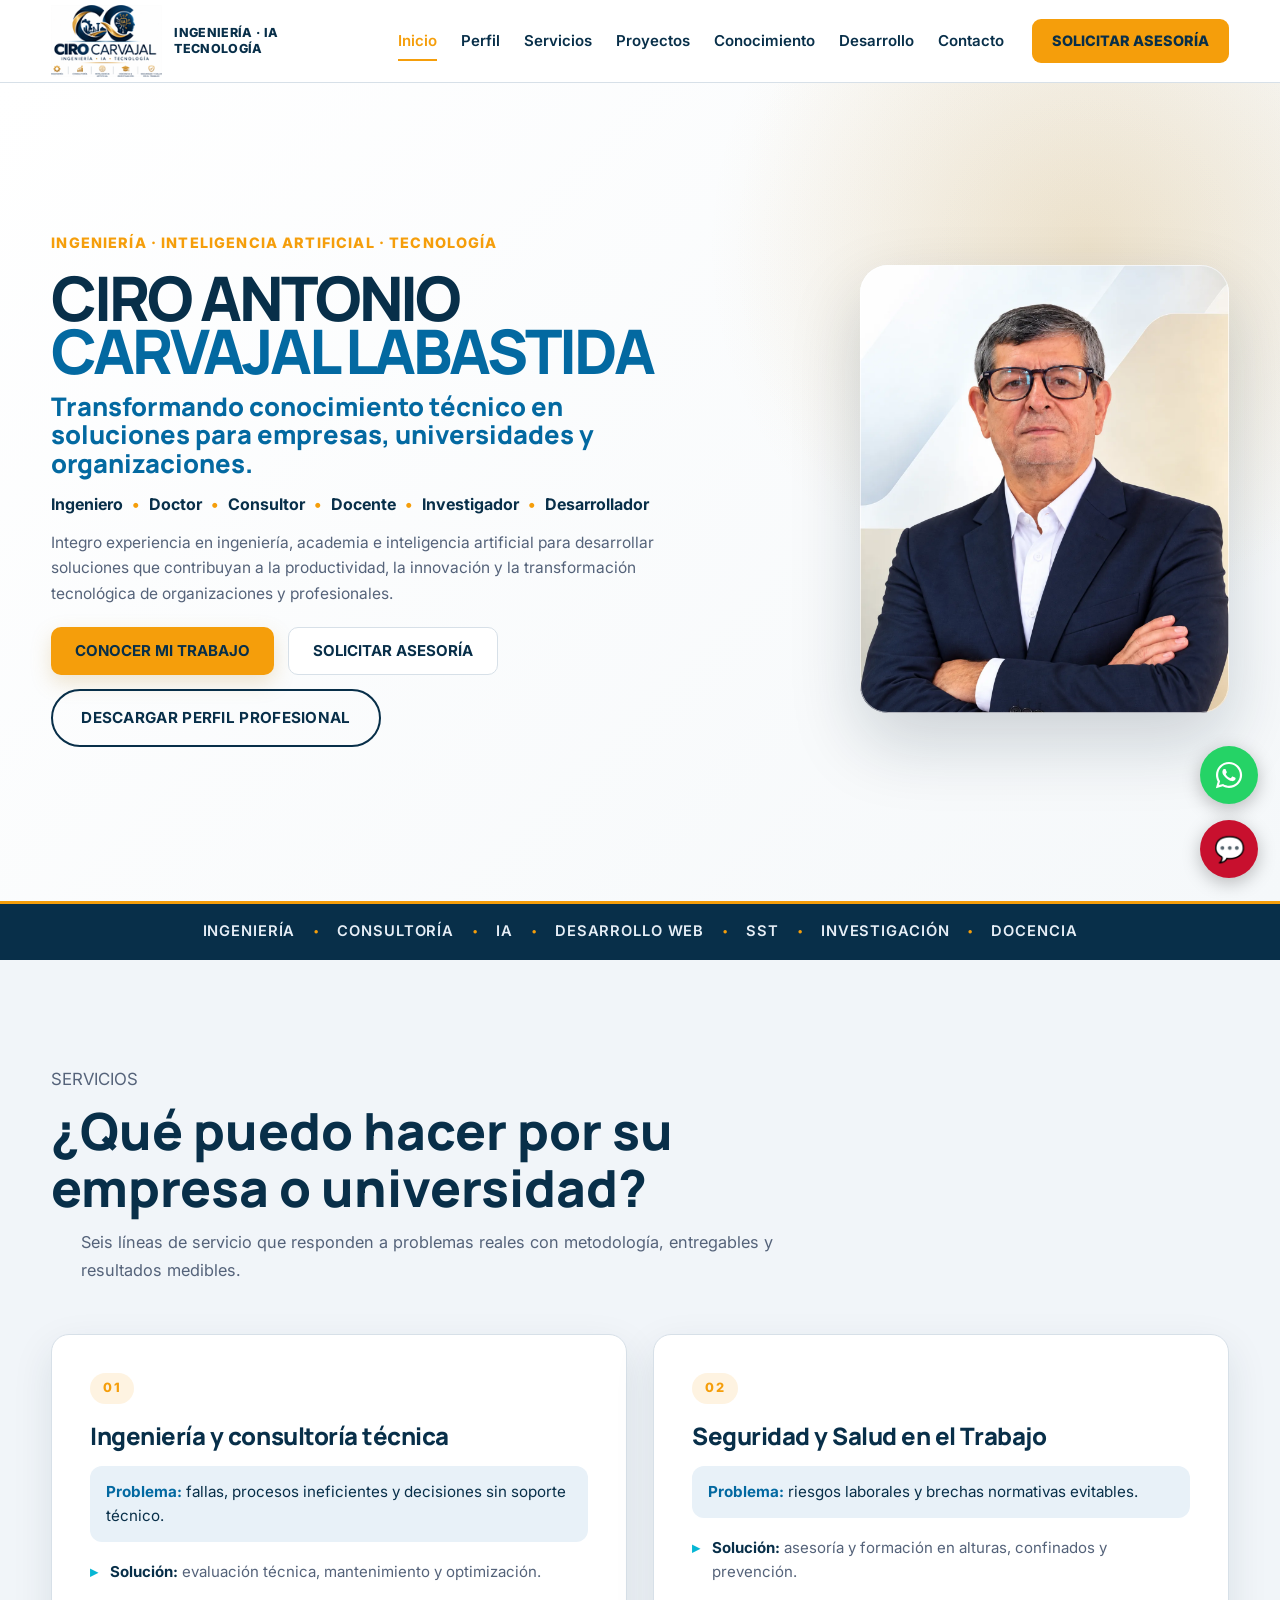
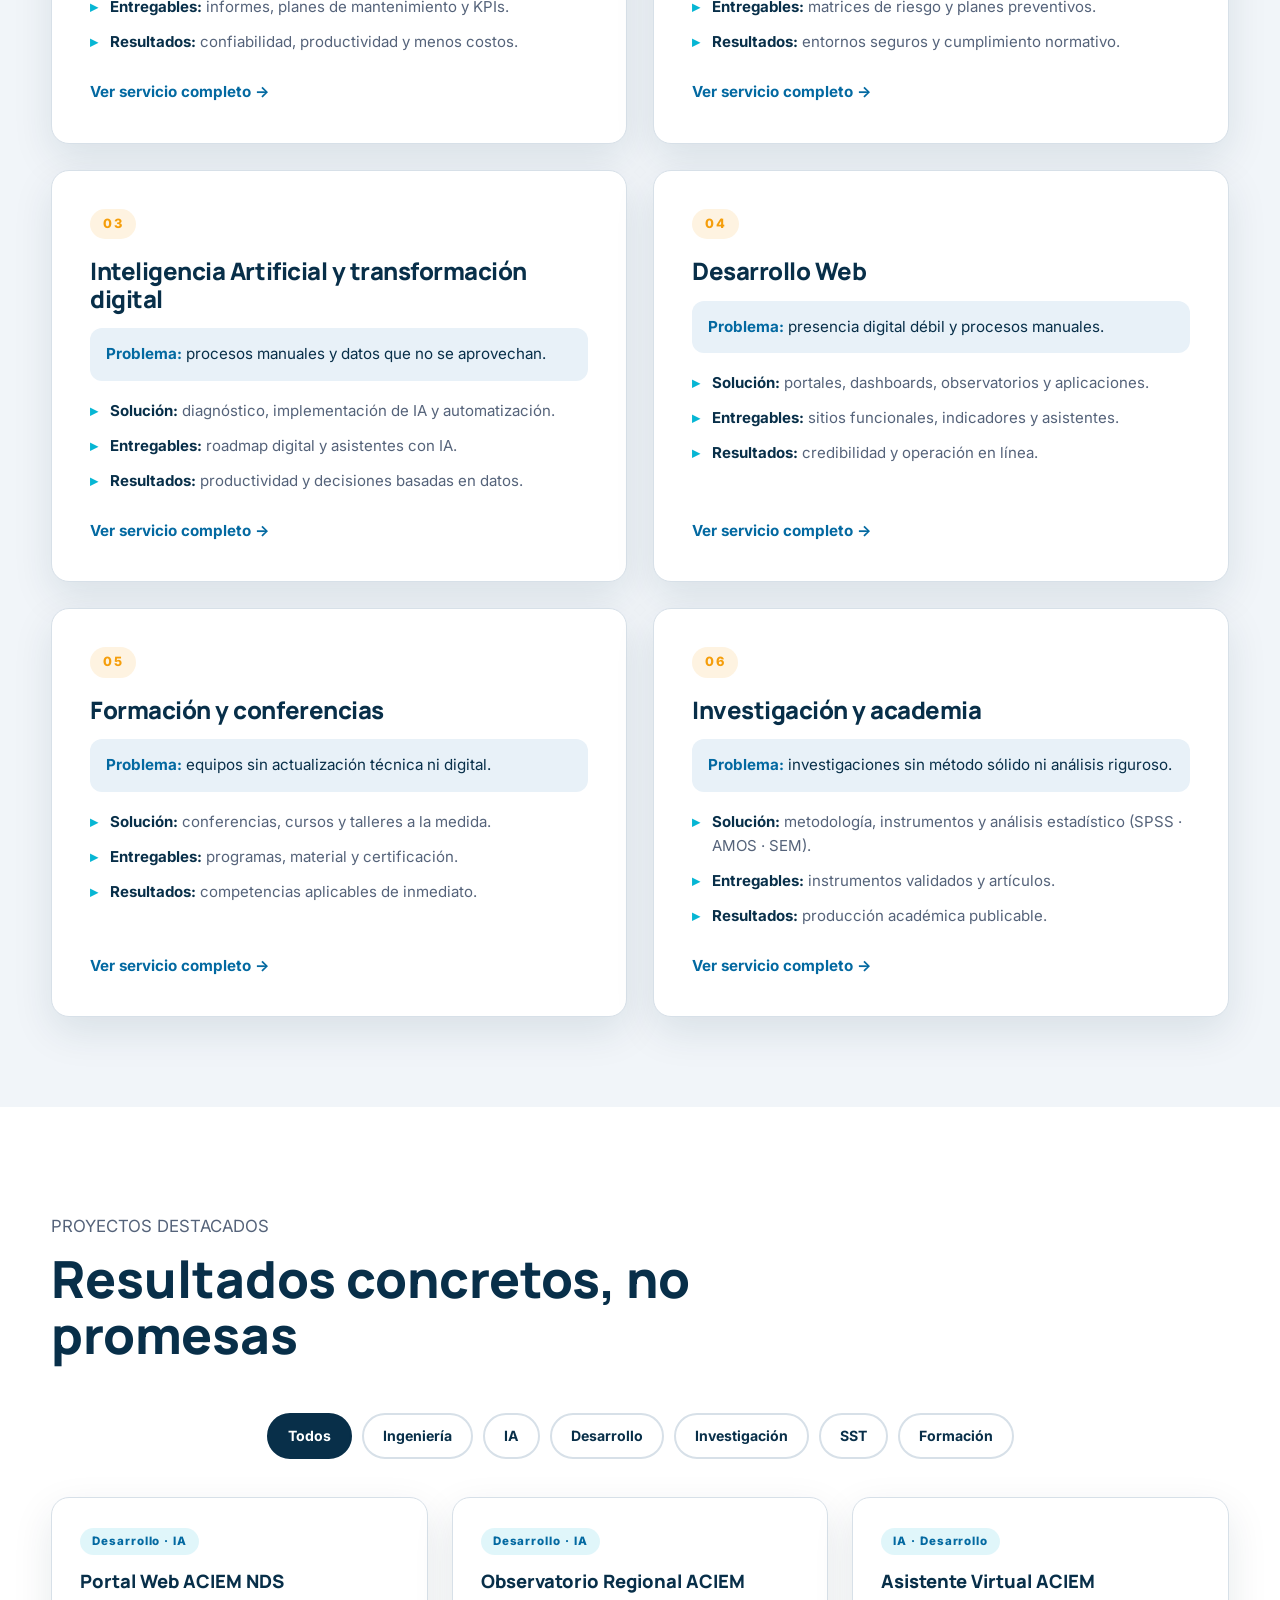
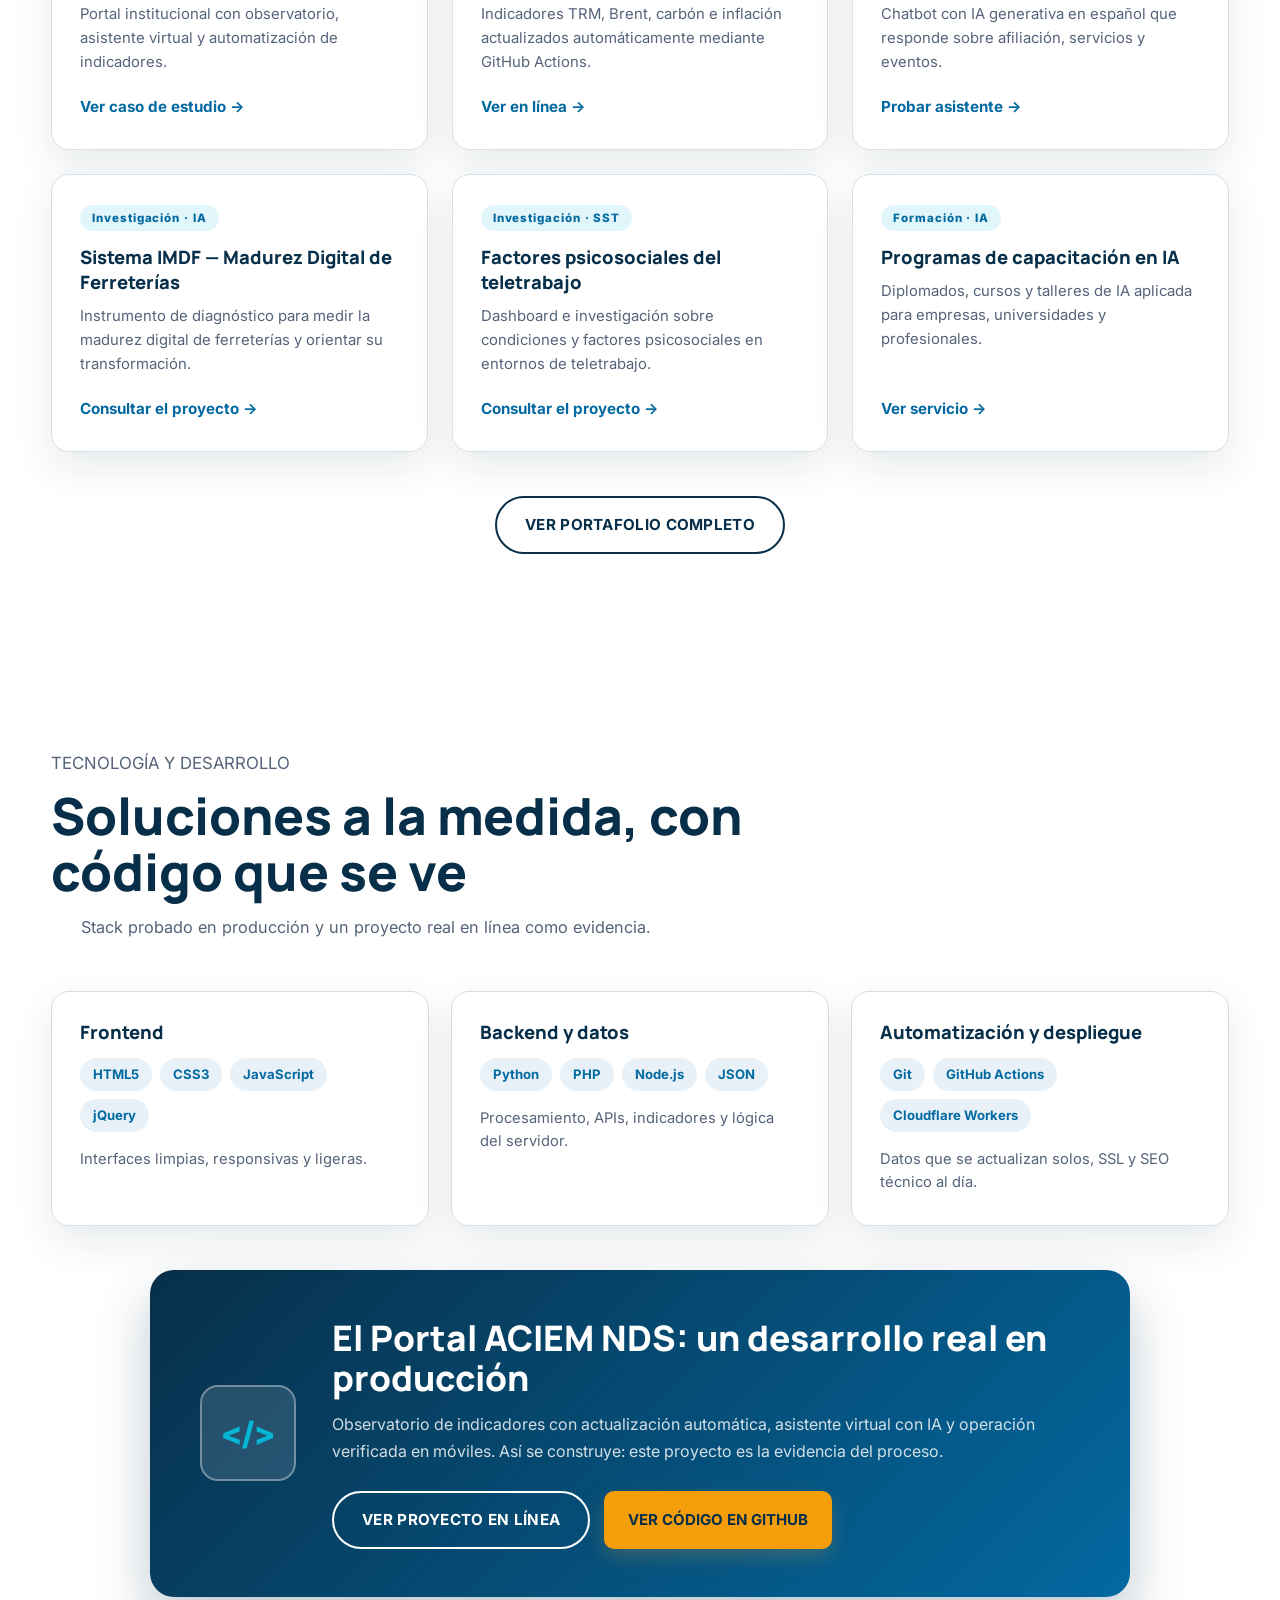
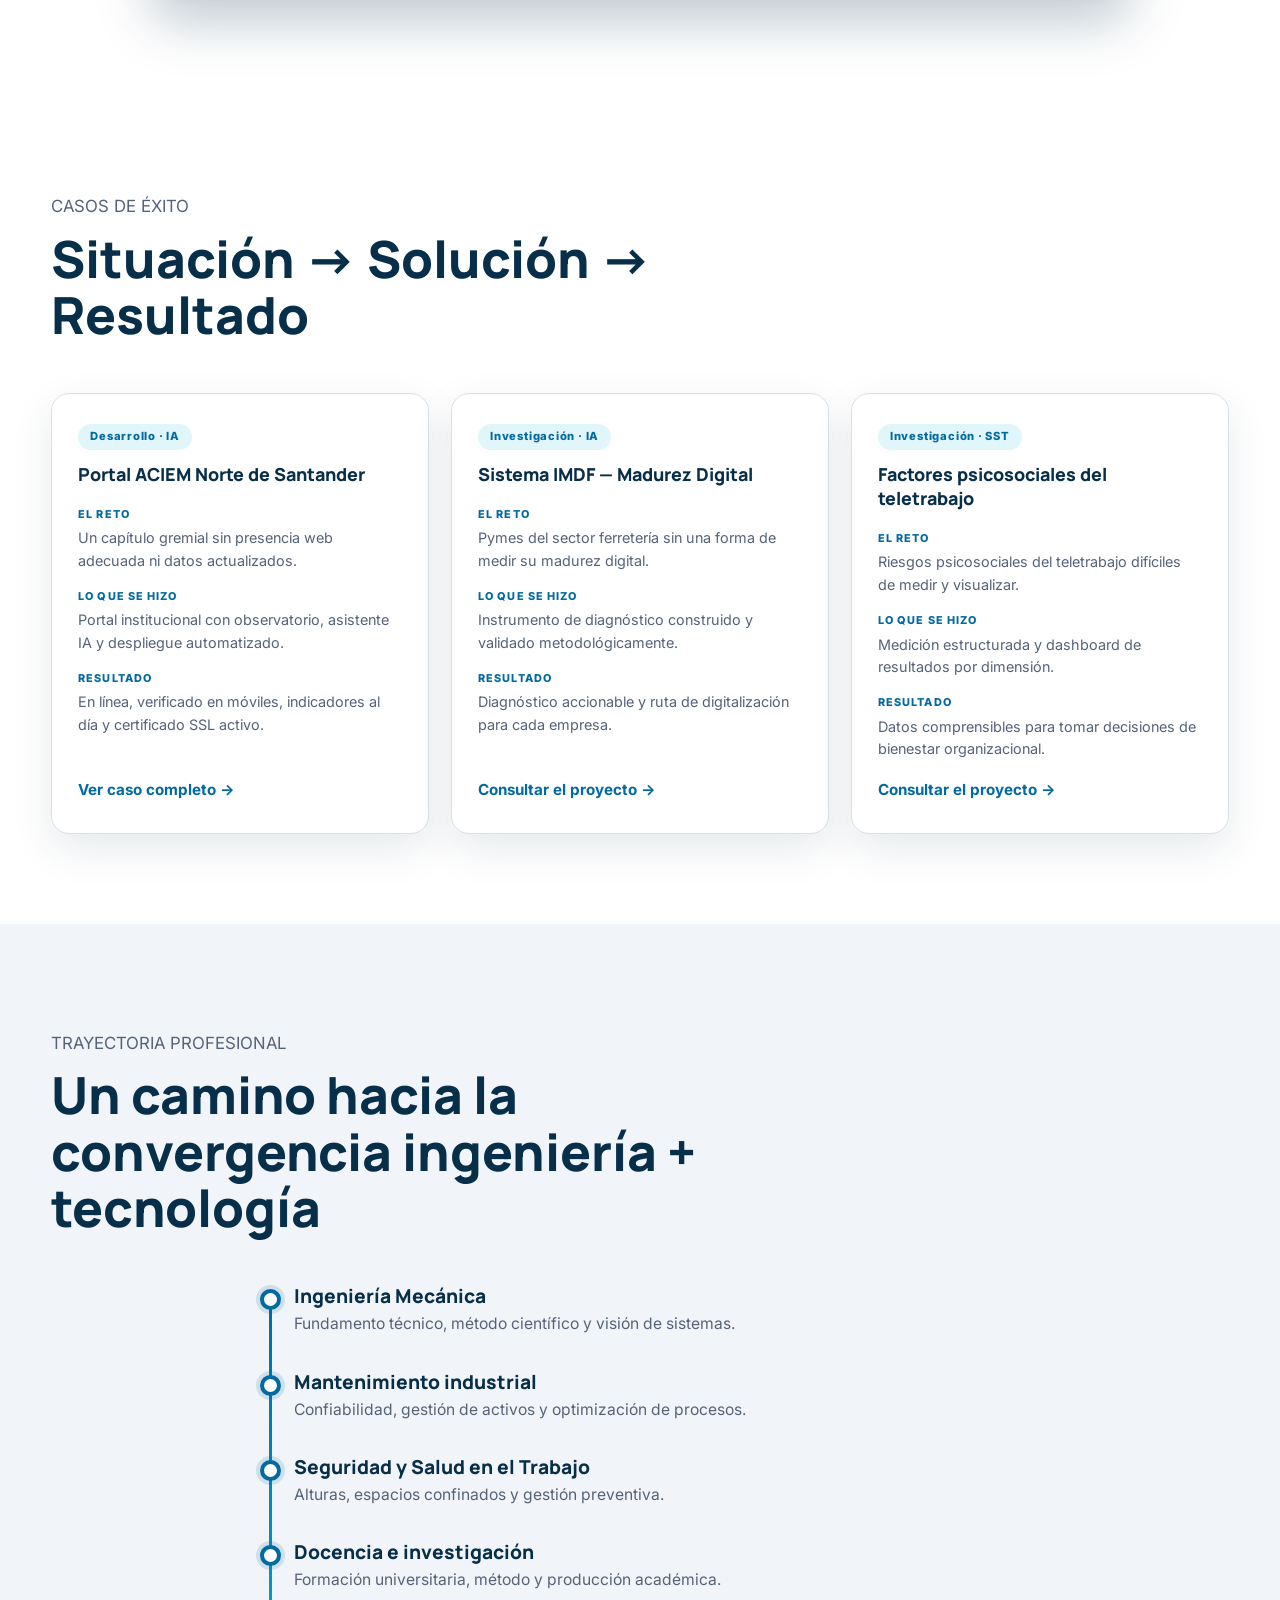
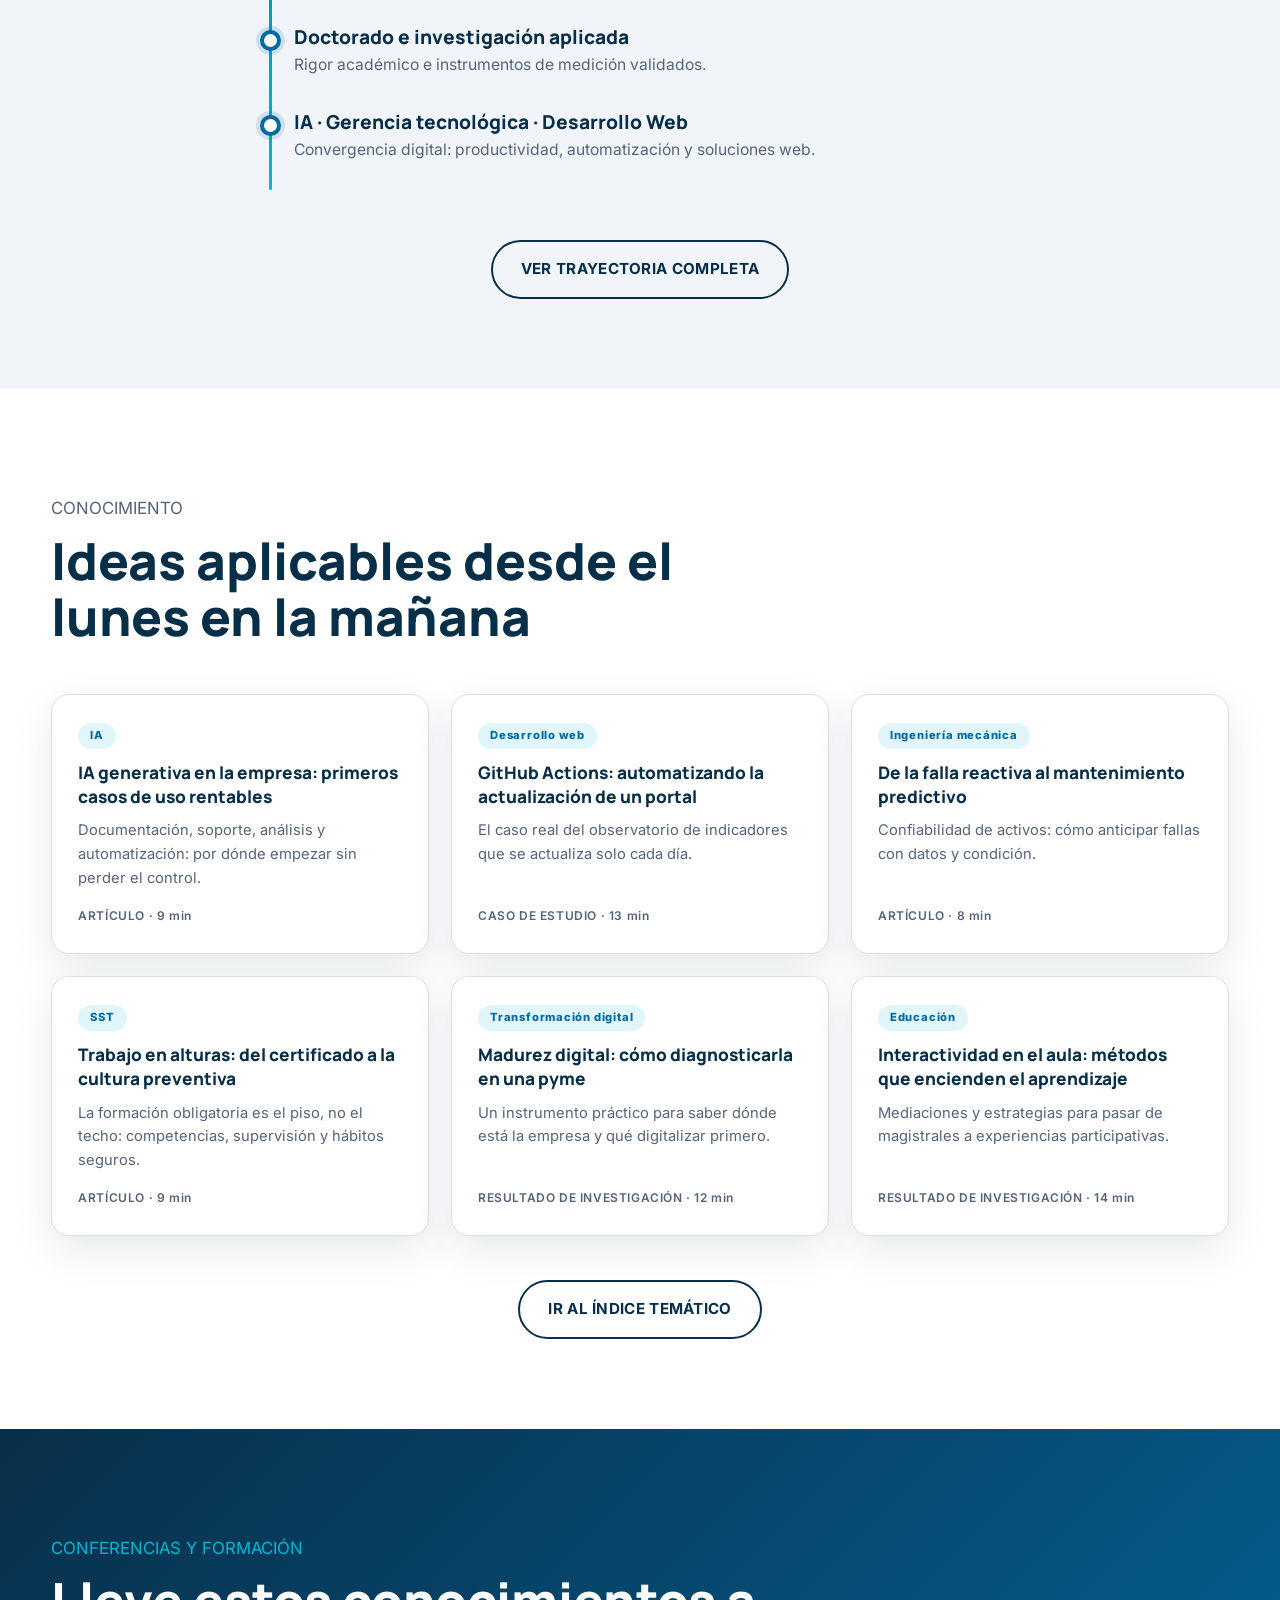
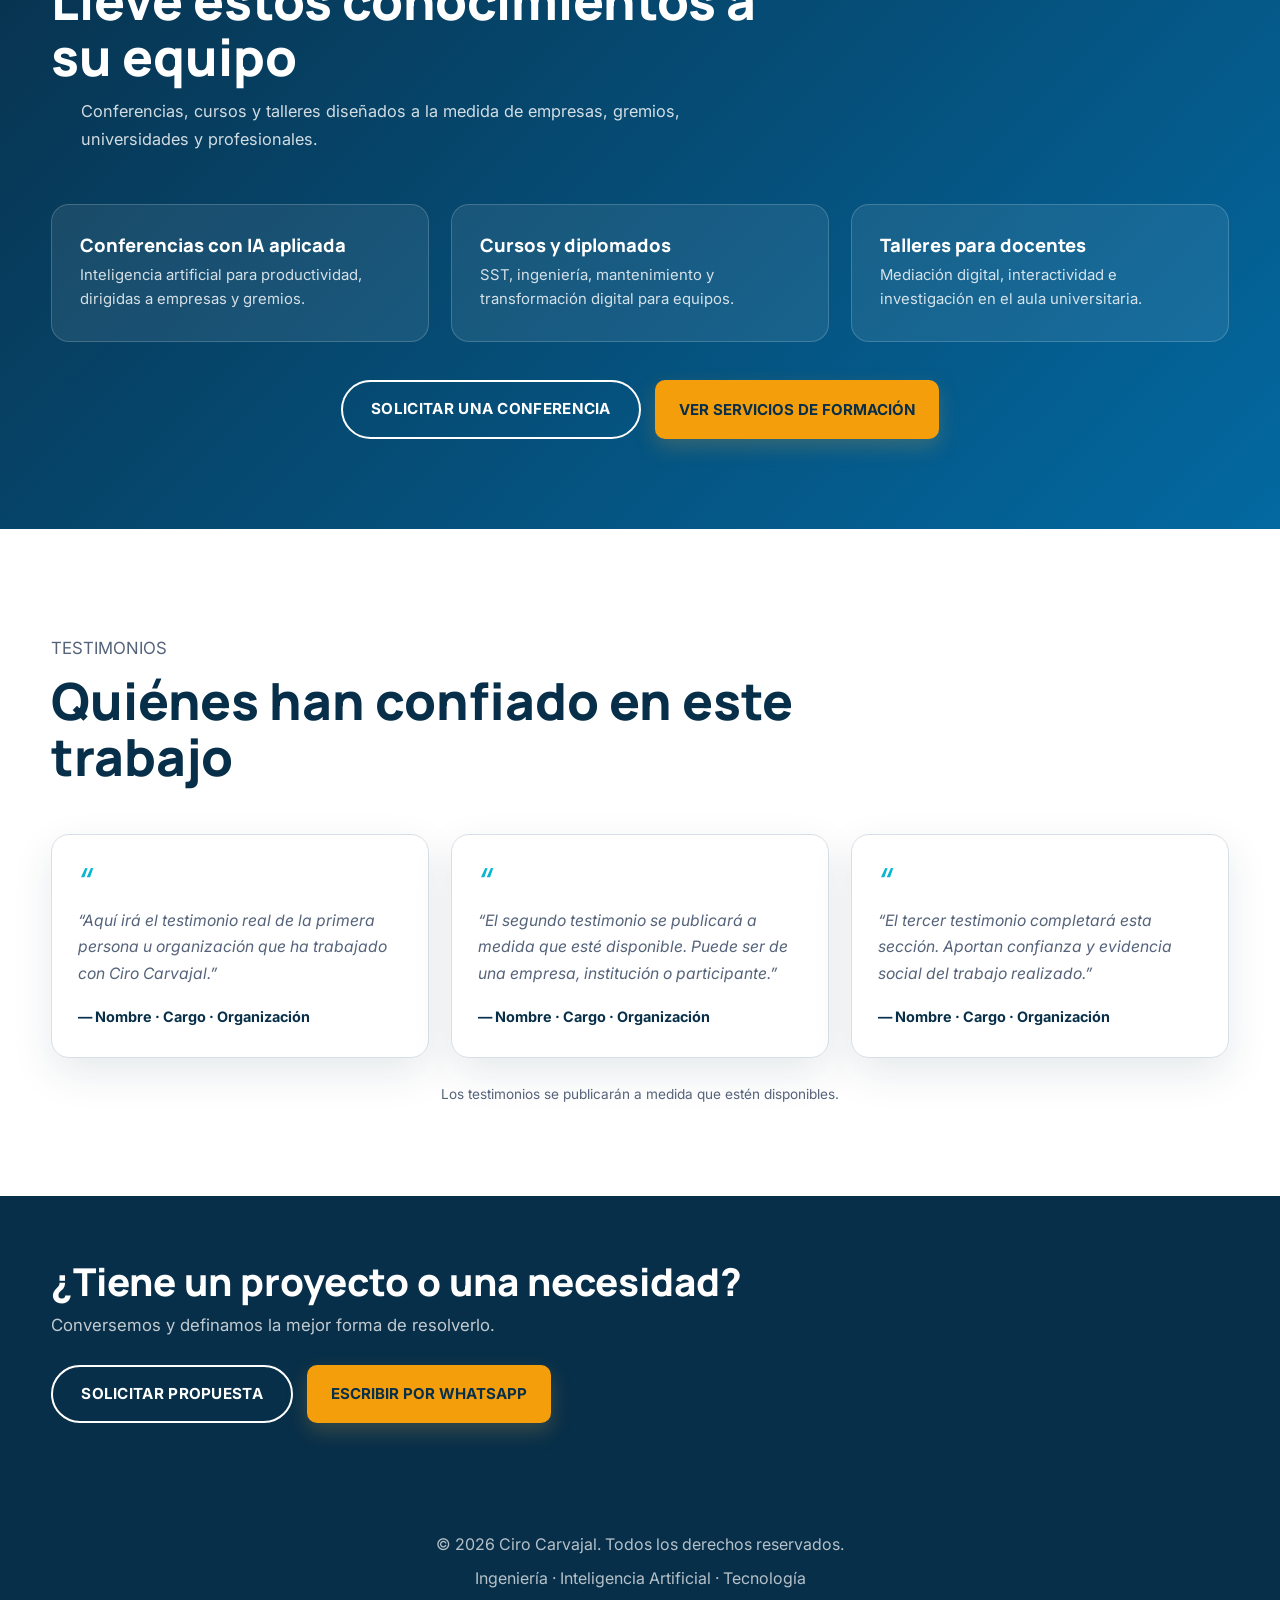
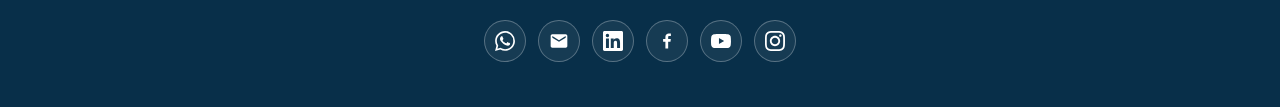
==== commit 59645513: "Foto del hero sin recorte (se limita el ancho en vez de recortar la imagen) y canal de YouTube @MsIn" ====
--- a/index.html
+++ b/index.html
@@ -39,8 +39,8 @@
     rel="stylesheet"
   >
 
-  <link rel="stylesheet" href="assets/css/styles.css?v=11">
-  <link rel="stylesheet" href="assets/css/responsive.css?v=11">
+  <link rel="stylesheet" href="assets/css/styles.css?v=13">
+  <link rel="stylesheet" href="assets/css/responsive.css?v=13">
 
   <script type="application/ld+json">
   {
@@ -86,80 +86,48 @@
     </svg>
   </a>
 
-  <!-- Botón flotante de contacto rápido (estilo ACIEM) -->
+  <!-- Botón flotante del asistente virtual (estilo ACIEM) -->
   <div class="floating-chat">
 
     <button
       class="floating-chat-btn"
       id="floatingChatBtn"
-      aria-label="Abrir contacto rápido"
-      title="Contacto rápido">
+      aria-label="Abrir asistente virtual"
+      title="Asistente virtual">
       💬
     </button>
 
     <div class="floating-chat-panel" id="floatingChatPanel">
       <div class="floating-chat-header">
         <div>
-          <strong>Contacto rápido</strong>
+          <strong>Asistente Virtual</strong>
           <small>Ciro Carvajal · Ingeniería · IA</small>
         </div>
 
         <button
           class="floating-chat-close"
           id="floatingChatClose"
-          aria-label="Cerrar contacto rápido">
+          aria-label="Cerrar asistente">
           ×
         </button>
       </div>
 
-      <div class="floating-chat-body">
-
-        <a
-          class="floating-chat-link"
-          href="https://wa.me/573102754610?text=Hola%2C%20deseo%20recibir%20informaci%C3%B3n%20sobre%20los%20servicios%20de%20Ciro%20Carvajal"
-          target="_blank"
-          rel="noopener noreferrer">
-          <span class="floating-chat-icon">WA</span>
-          <span>WhatsApp</span>
-        </a>
-
-        <a
-          class="floating-chat-link"
-          href="mailto:cirocarvajal@gmail.com"
-          target="_blank"
-          rel="noopener">
-          <span class="floating-chat-icon">@</span>
-          <span>Correo electrónico</span>
-        </a>
-
-        <a
-          class="floating-chat-link"
-          href="https://www.linkedin.com/in/ciro-antonio-carvajal-labastida-01b1b330/"
-          target="_blank"
-          rel="noopener">
-          <span class="floating-chat-icon">in</span>
-          <span>LinkedIn</span>
-        </a>
-
-        <a
-          class="floating-chat-link"
-          href="https://www.facebook.com/cirocarvajal"
-          target="_blank"
-          rel="noopener">
-          <span class="floating-chat-icon">f</span>
-          <span>Facebook</span>
-        </a>
-
-        <a
-          class="floating-chat-link"
-          href="https://www.instagram.com/ciroantoniocarvajal/?hl=es"
-          target="_blank"
-          rel="noopener">
-          <span class="floating-chat-icon">IG</span>
-          <span>Instagram</span>
-        </a>
-
-      </div>
+      <div class="chat-messages" id="chatMessages" aria-live="polite"></div>
+
+      <p class="chat-typing" id="chatTyping" hidden>El asistente está escribiendo…</p>
+
+      <div class="chat-suggestions" id="chatSuggestions"></div>
+
+      <form class="chat-form" id="chatForm">
+        <textarea
+          class="chat-input"
+          id="chatInput"
+          rows="1"
+          placeholder="Escriba su mensaje aquí..."
+          aria-label="Mensaje para el asistente"></textarea>
+
+        <button class="chat-send" type="submit">Enviar</button>
+      </form>
     </div>
 
   </div>
@@ -1028,7 +996,7 @@
         </a>
 
         <!-- TODO: usar la URL del canal de YouTube -->
-        <a href="https://www.youtube.com/?hl=es" target="_blank" rel="noopener" aria-label="YouTube">
+        <a href="https://www.youtube.com/@MsIngcar?hl=es" target="_blank" rel="noopener" aria-label="YouTube">
           <svg viewBox="0 0 24 24" xmlns="http://www.w3.org/2000/svg" aria-hidden="true" focusable="false"><path d="M23.498 6.186a3.016 3.016 0 00-2.122-2.136C19.505 3.545 12 3.545 12 3.545s-7.505 0-9.377.505A3.017 3.017 0 00.502 6.186C0 8.07 0 12 0 12s0 3.93.502 5.814a3.016 3.016 0 002.122 2.136c1.871.505 9.376.505 9.376.505s7.505 0 9.377-.505a3.015 3.015 0 002.122-2.136C24 15.93 24 12 24 12s0-3.93-.502-5.814zM9.545 15.568V8.432L15.818 12l-6.273 3.568z"/></svg>
         </a>
 
@@ -1045,6 +1013,7 @@
 
 
   <script src="js/main.js?v=11"></script>
+  <script src="js/asistente.js?v=12"></script>
   <script src="js/proyectos.js"></script>
 
 </body>
--- a/assets/css/styles.css
+++ b/assets/css/styles.css
@@ -345,22 +345,6 @@
   opacity: 0.16;
 }
 
-.hero-image img {
-  position: relative;
-  z-index: 2;
-
-  width: 100%;
-  max-height: 610px;
-
-  object-fit: cover;
-  object-position: center top;
-
-  border-radius: 28px;
-
-  box-shadow: 0 30px 70px rgba(11, 31, 51, 0.20);
-}
-
-
 /* ---------- SELLO PROFESIONAL ---------- */
 
 .hero-badge {
@@ -633,9 +617,12 @@
 .floating-chat-panel {
   position: absolute;
   right: 0;
-  bottom: 72px;
-
-  width: min(360px, calc(100vw - 30px));
+  bottom: 72px; /* igual que .aci-chat-panel de ACIEM */
+
+  width: 380px; /* igual que .aci-chat-panel de ACIEM */
+  height: 570px; /* igual que .aci-chat-panel de ACIEM */
+
+  flex-direction: column;
 
   background: #ffffff;
   border-radius: 12px;
@@ -648,7 +635,7 @@
 }
 
 .floating-chat-panel.activo {
-  display: block;
+  display: flex;
 }
 
 .floating-chat-header {
@@ -689,47 +676,165 @@
   opacity: 0.85;
 }
 
-.floating-chat-body {
-  padding: 10px 0;
-}
-
-.floating-chat-link {
-  display: flex;
-  align-items: center;
-  gap: 12px;
-
-  padding: 12px 16px;
-
-  color: var(--azul-profundo);
-  text-decoration: none;
-
-  font-size: 0.92rem;
+/* ---------- Conversación ---------- */
+
+.chat-messages {
+  flex: 1 1 auto;
+  min-height: 0;
+
+  display: flex;
+  flex-direction: column;
+  gap: 8px;
+
+  overflow-y: auto;
+
+  padding: 12px 14px;
+  background: #f6f8fa;
+}
+
+.chat-msg {
+  max-width: 88%;
+
+  padding: 9px 12px;
+  border-radius: 12px;
+
+  font-size: 0.86rem;
+  line-height: 1.5;
+
+  white-space: pre-line;
+  overflow-wrap: anywhere;
+}
+
+.chat-msg-bot {
+  align-self: flex-start;
+
+  background: #ffffff;
+  border: 1px solid var(--borde);
+  border-bottom-left-radius: 4px;
+}
+
+.chat-msg-user {
+  align-self: flex-end;
+
+  background: var(--azul-profundo);
+  color: var(--blanco);
+  border-bottom-right-radius: 4px;
+}
+
+.chat-msg a {
+  color: var(--azul);
+  font-weight: 700;
+}
+
+.chat-msg-user a {
+  color: #cfe8f7;
+}
+
+.chat-typing {
+  flex: 0 0 auto;
+
+  margin: 0;
+  padding: 6px 14px;
+
+  background: #ffffff;
+  border-top: 1px solid var(--borde);
+
+  font-size: 0.78rem;
+  font-style: italic;
+  color: var(--texto-suave);
+}
+
+.chat-typing[hidden] {
+  display: none;
+}
+
+.chat-suggestions {
+  flex: 0 0 auto;
+
+  display: flex;
+  flex-wrap: wrap;
+  gap: 6px;
+
+  padding: 9px 12px;
+  background: #ffffff;
+  border-top: 1px solid var(--borde);
+}
+
+.chat-suggestion {
+  border: 1px solid var(--azul);
+  border-radius: 999px;
+
+  padding: 6px 11px;
+
+  background: #ffffff;
+  color: var(--azul-profundo);
+
+  font-family: inherit;
+  font-size: 0.76rem;
   font-weight: 600;
 
+  cursor: pointer;
+
   transition: background 0.15s ease;
 }
 
-.floating-chat-link:hover {
-  background: #f5f6f8;
-}
-
-.floating-chat-icon {
-  flex-shrink: 0;
-
-  width: 32px;
-  height: 32px;
-
-  display: flex;
-  align-items: center;
-  justify-content: center;
-
-  background: #f0f1f3;
-  color: var(--azul-profundo);
-
+.chat-suggestion:hover {
+  background: var(--azul-claro);
+}
+
+.chat-form {
+  flex: 0 0 auto;
+
+  display: flex;
+  gap: 8px;
+
+  padding: 10px 12px;
+  background: #ffffff;
+  border-top: 1px solid var(--borde);
+}
+
+.chat-input {
+  flex: 1;
+
+  min-height: 40px;
+  max-height: 96px;
+
+  padding: 9px 10px;
+
+  border: 1px solid var(--borde);
   border-radius: 8px;
 
-  font-size: 0.95rem;
-  font-weight: 800;
+  font-family: inherit;
+  font-size: 0.85rem;
+
+  resize: none;
+}
+
+.chat-input:focus {
+  outline: 2px solid var(--cian);
+  outline-offset: 0;
+}
+
+.chat-send {
+  padding: 0 14px;
+
+  border: none;
+  border-radius: 8px;
+
+  background: #c8102e;
+  color: #ffffff;
+
+  font-family: inherit;
+  font-size: 0.82rem;
+  font-weight: 700;
+
+  cursor: pointer;
+
+  transition: background 0.15s ease;
+}
+
+.chat-send:hover {
+  background: #a30d25;
 }
 
 .floating-whatsapp {
@@ -1045,7 +1150,10 @@
   position: relative;
 
   width: 100%;
-  max-width: 430px;
+
+  /* La foto es vertical (1200x1460). En vez de recortarla con max-height,
+     se limita el ancho para que entre completa en la altura disponible. */
+  max-width: min(430px, 46vh);
 
   justify-self: end;
 }
@@ -1083,12 +1191,7 @@
 
 .hero-image {
   width: 100%;
-  height: 100%;
-  min-height: 0;
-  max-height: 56vh;
-
-  object-fit: cover;
-  object-position: center top;
+  height: auto;
 
   display: block;
 }
--- a/assets/css/responsive.css
+++ b/assets/css/responsive.css
@@ -41,12 +41,11 @@
   }
 
   .hero-visual {
-    max-width: 390px;
+    max-width: min(390px, 43vh);
   }
 
   .hero-image {
     min-height: 0;
-    max-height: 52vh;
   }
 
 }
@@ -206,14 +205,13 @@
 
   .hero-visual {
     width: min(100%, 460px);
-    max-width: 460px;
+    max-width: min(460px, 31vh);
 
     justify-self: center;
   }
 
   .hero-image {
     min-height: 0;
-    max-height: 38vh;
   }
 
   /* Tarjetas */
@@ -445,12 +443,11 @@
   }
 
   .hero-visual {
-    max-width: 400px;
+    max-width: min(400px, 41vh);
   }
 
   .hero-image {
     min-height: 0;
-    max-height: 50vh;
   }
 
 }
@@ -481,8 +478,8 @@
     margin-bottom: 18px;
   }
 
-  .hero-image {
-    max-height: 47vh;
+  .hero-visual {
+    max-width: min(430px, 39vh);
   }
 
 }
@@ -515,8 +512,8 @@
     margin-bottom: 14px;
   }
 
-  .hero-image {
-    max-height: 44vh;
+  .hero-visual {
+    max-width: min(430px, 36vh);
   }
 
 }
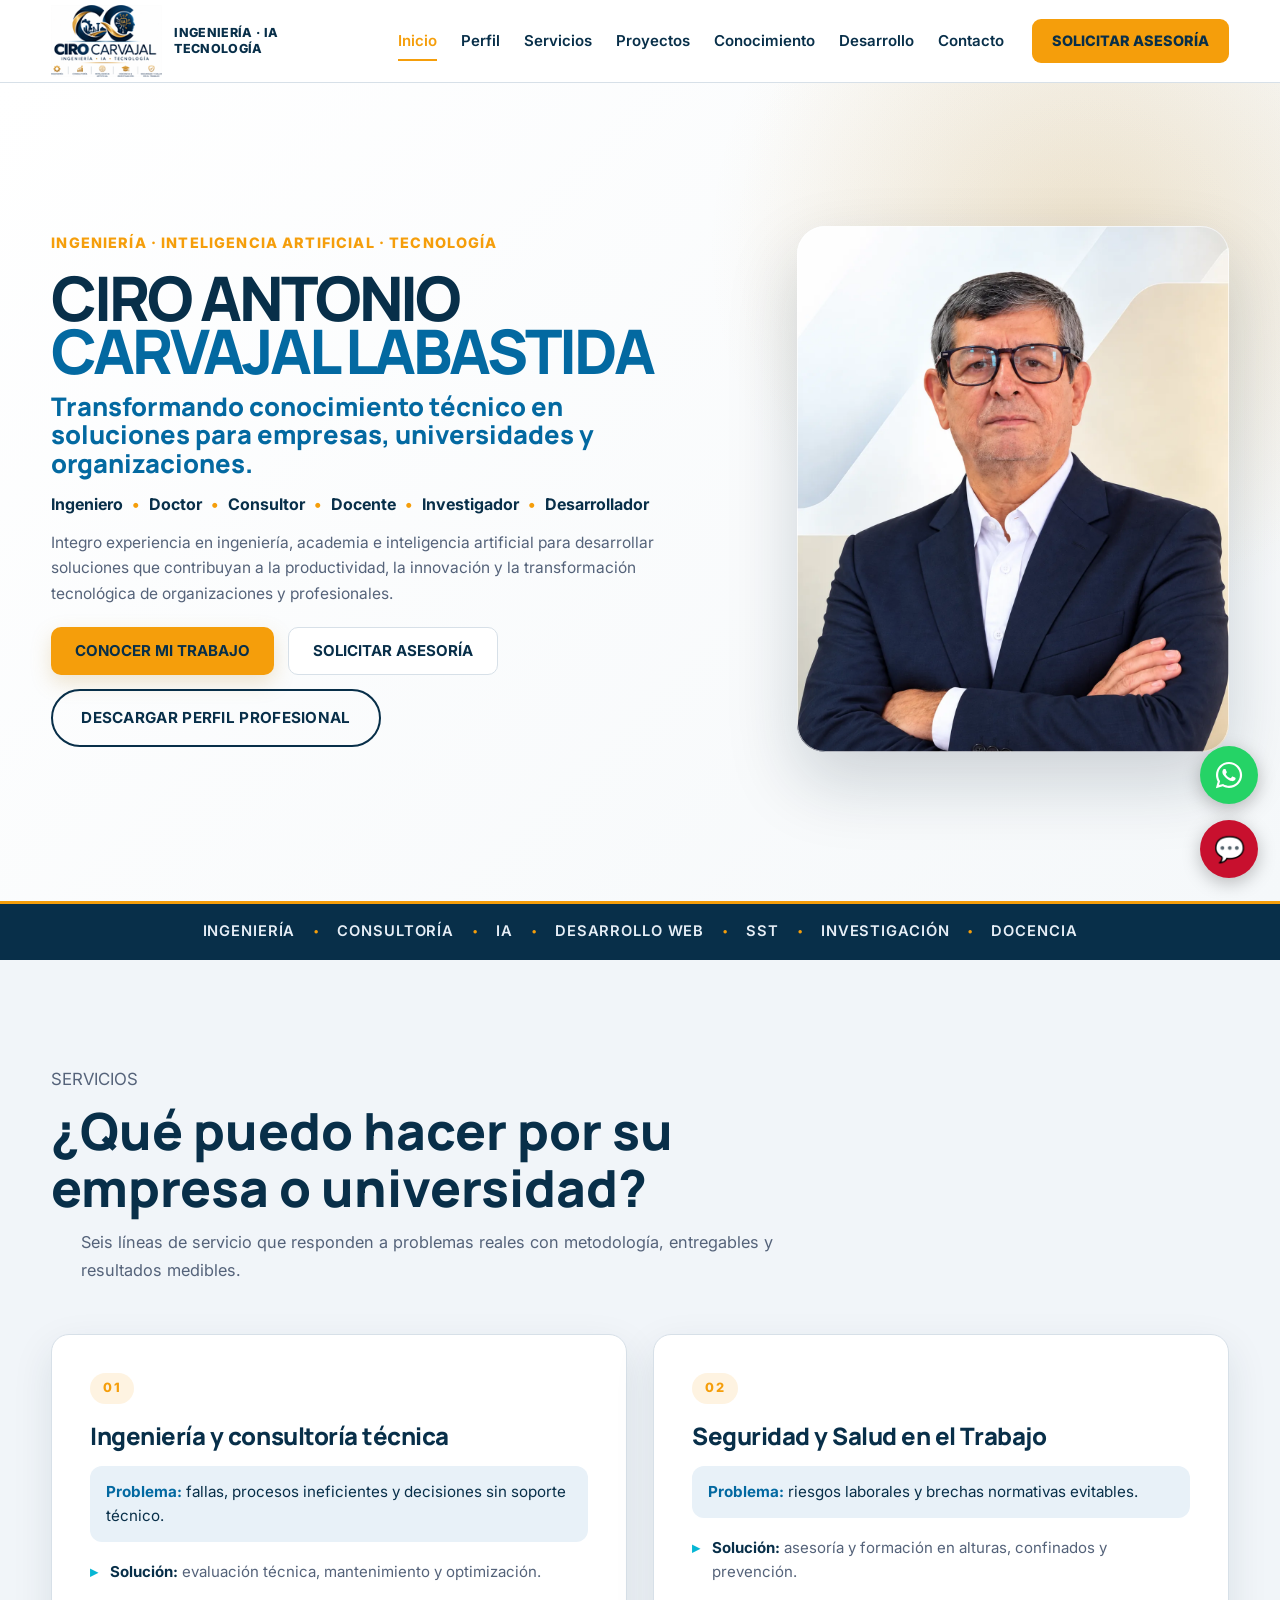
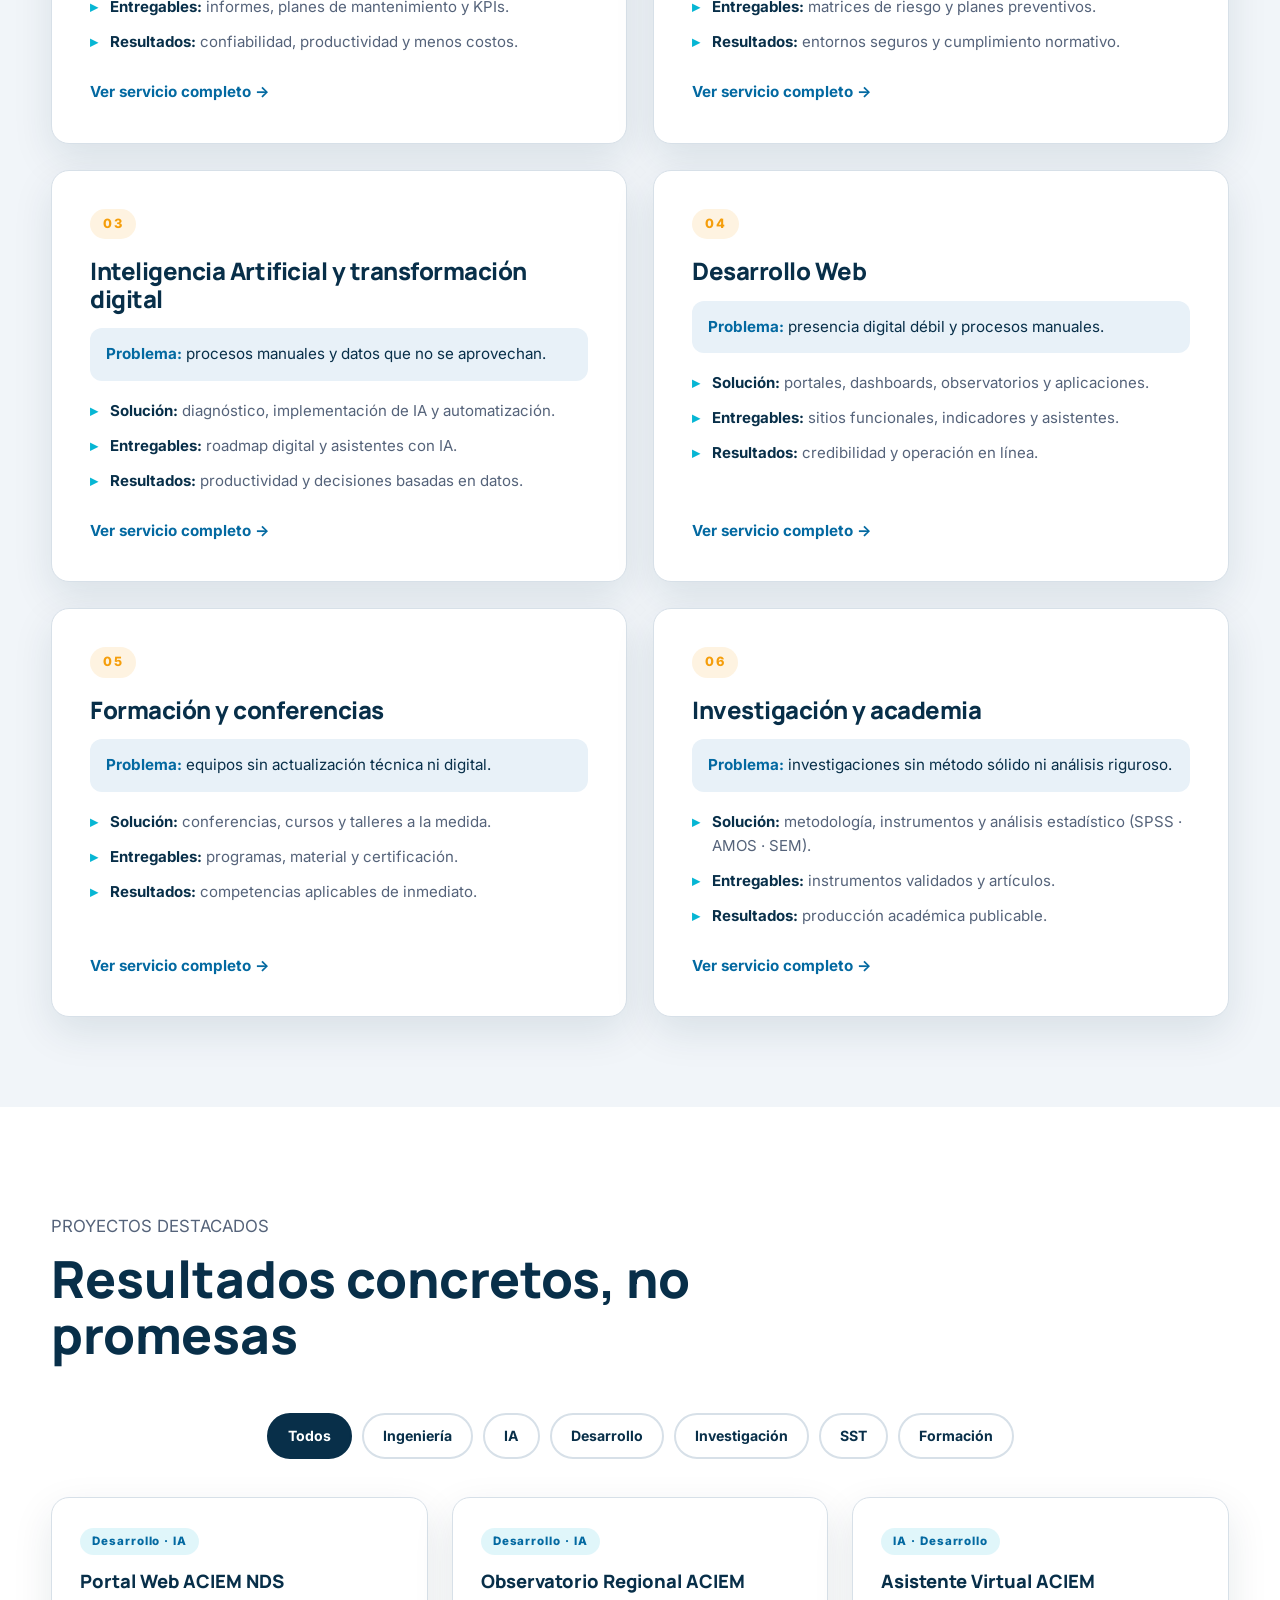
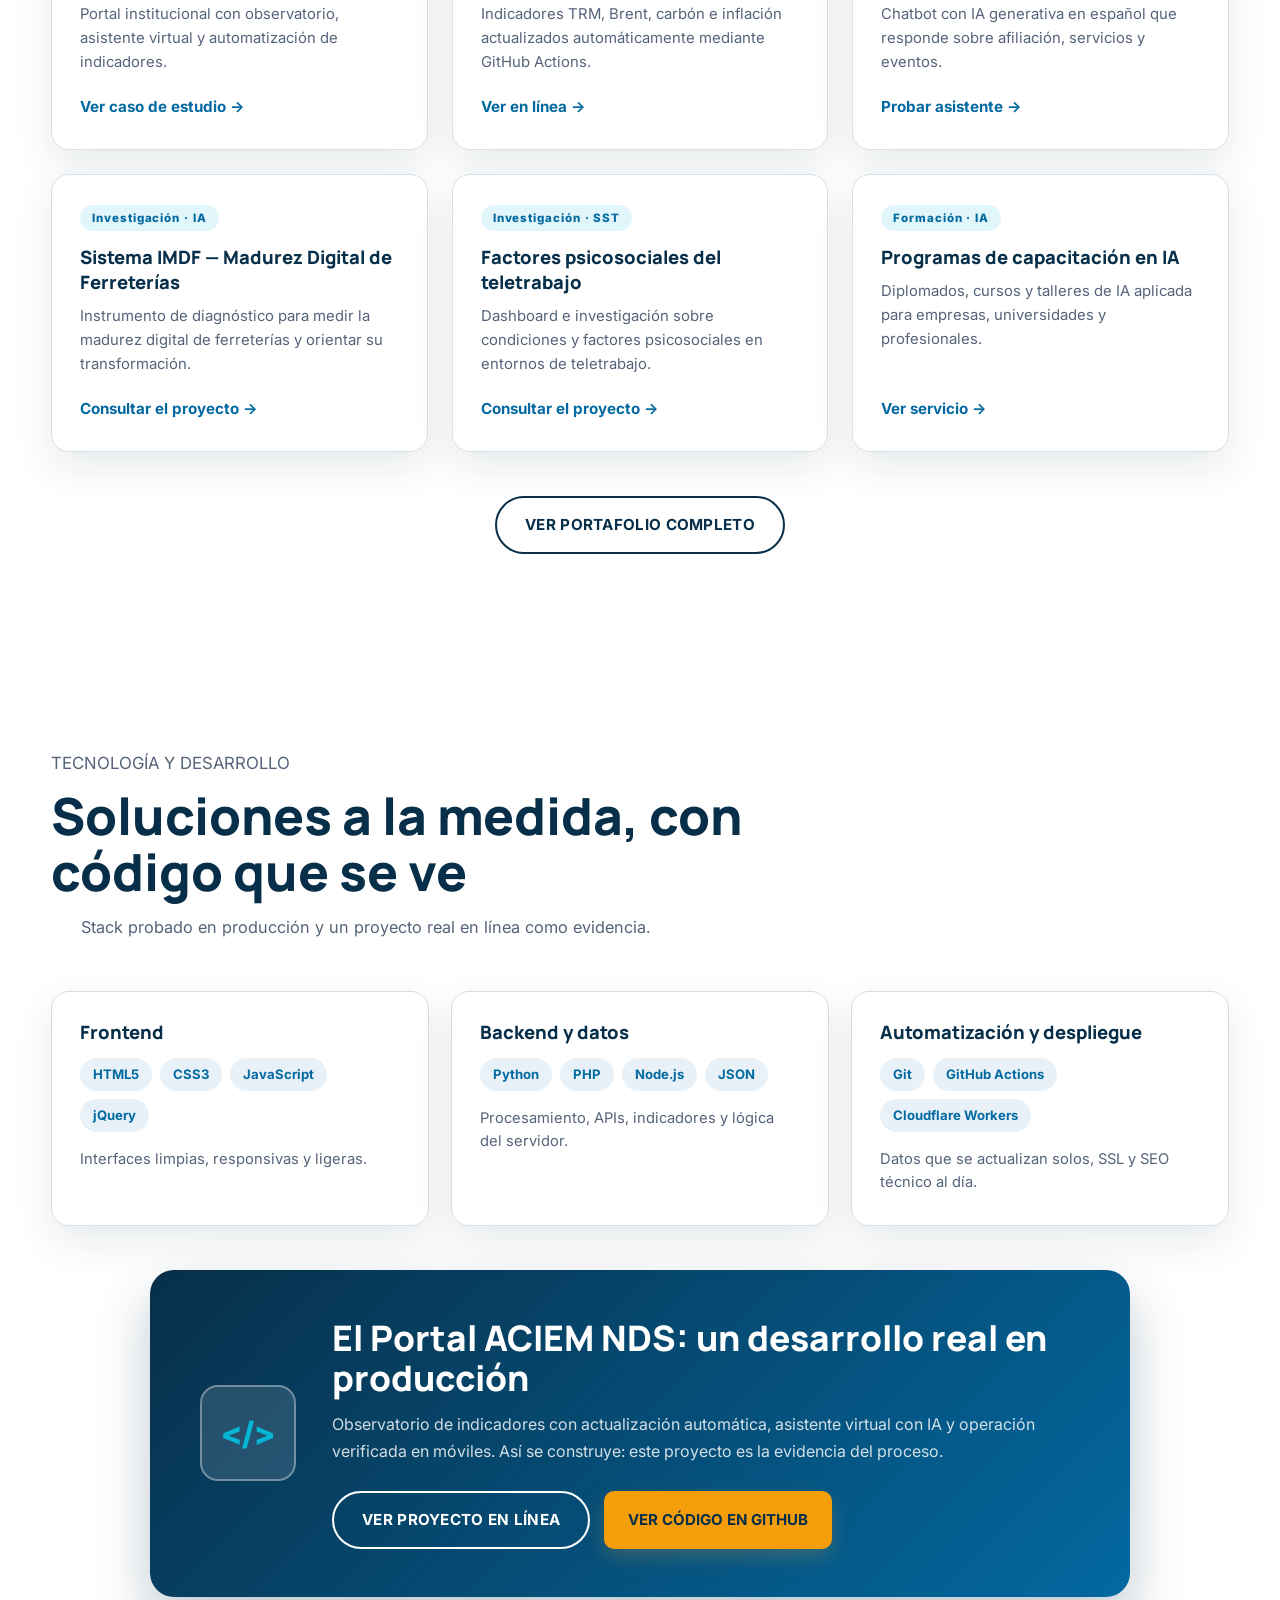
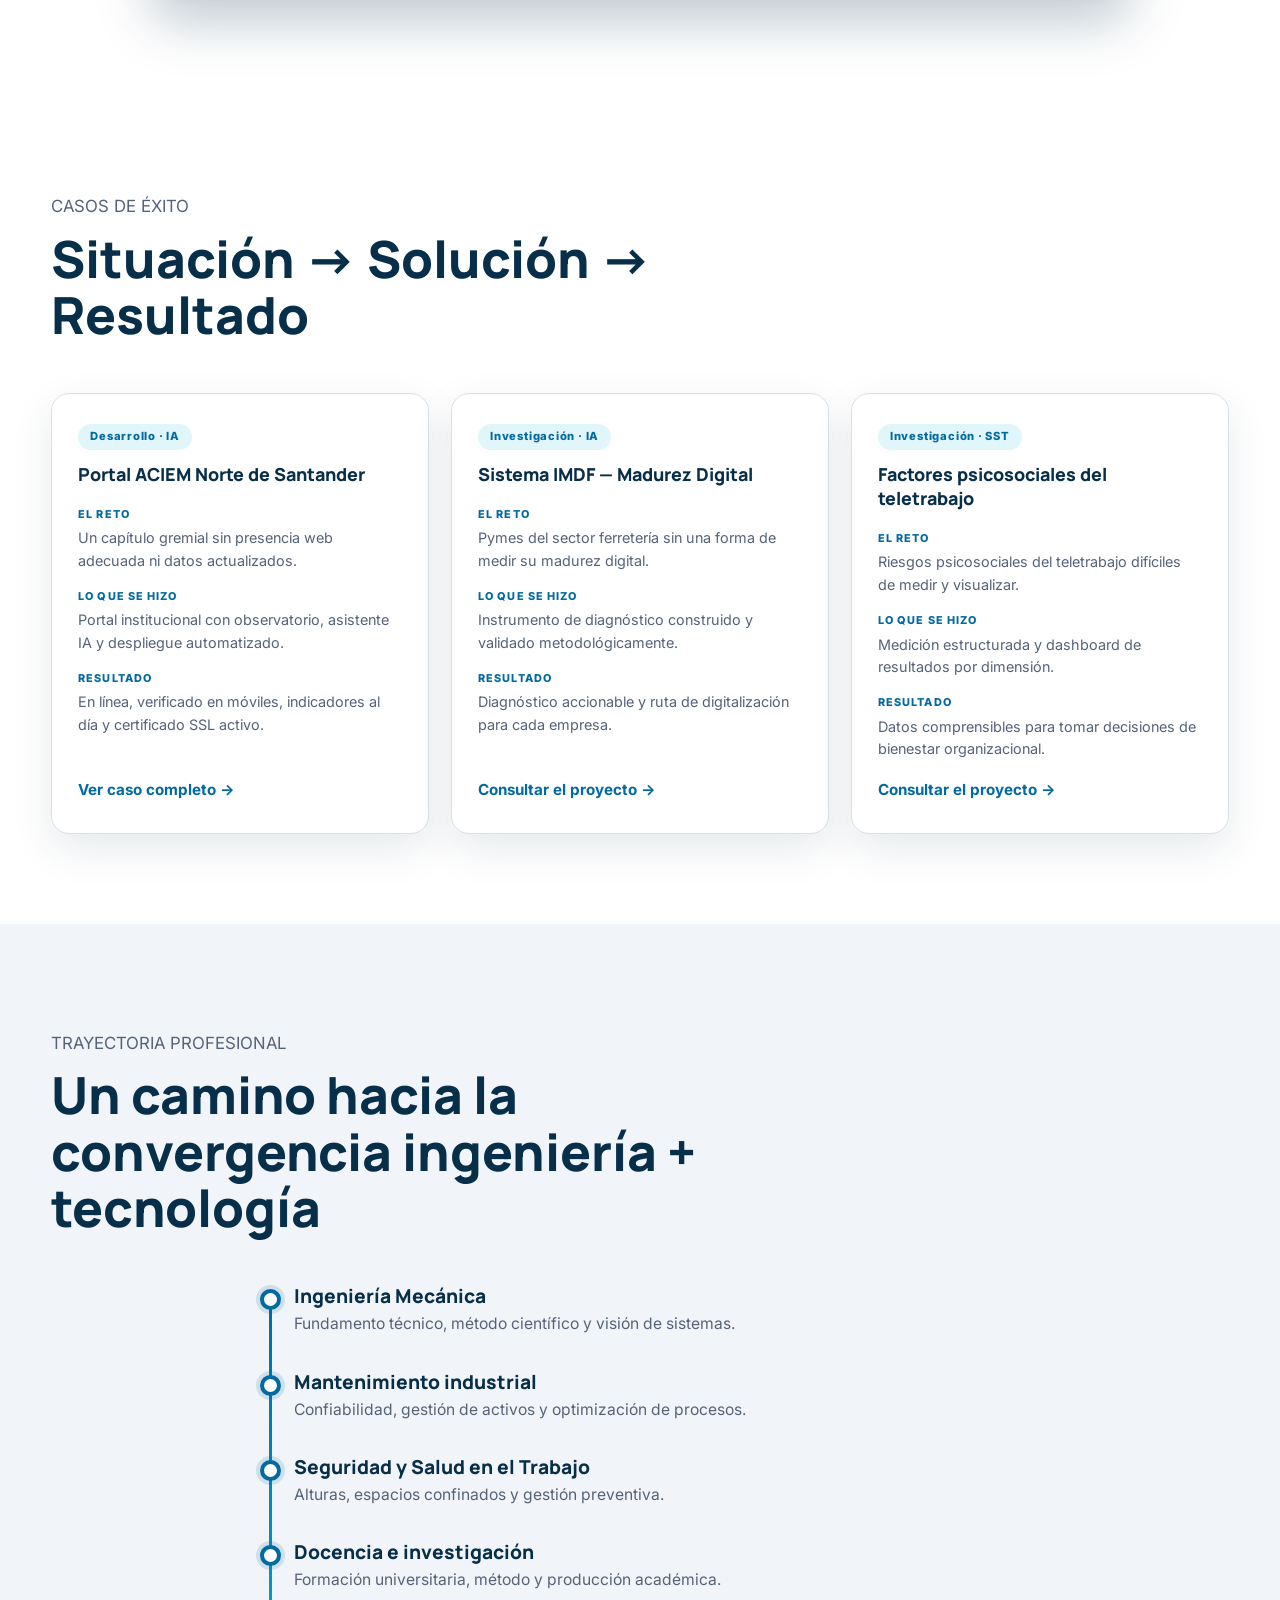
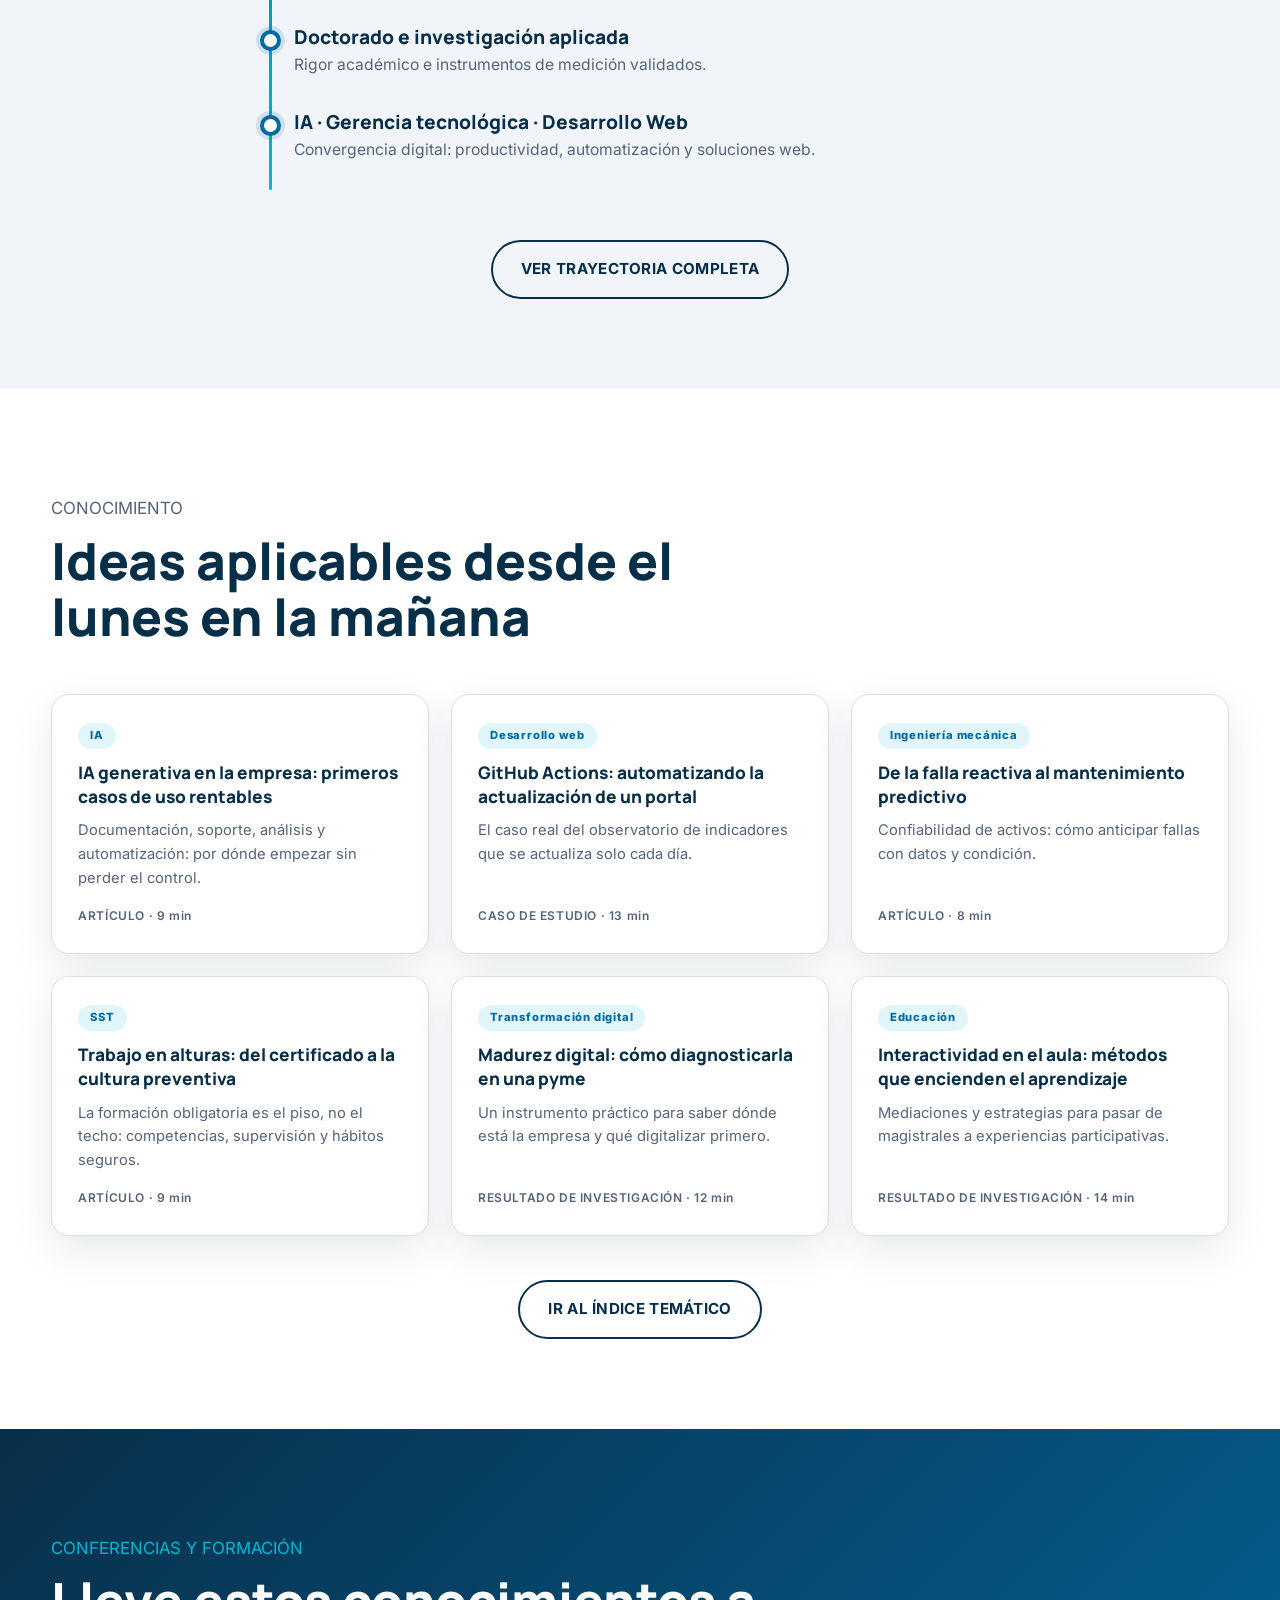
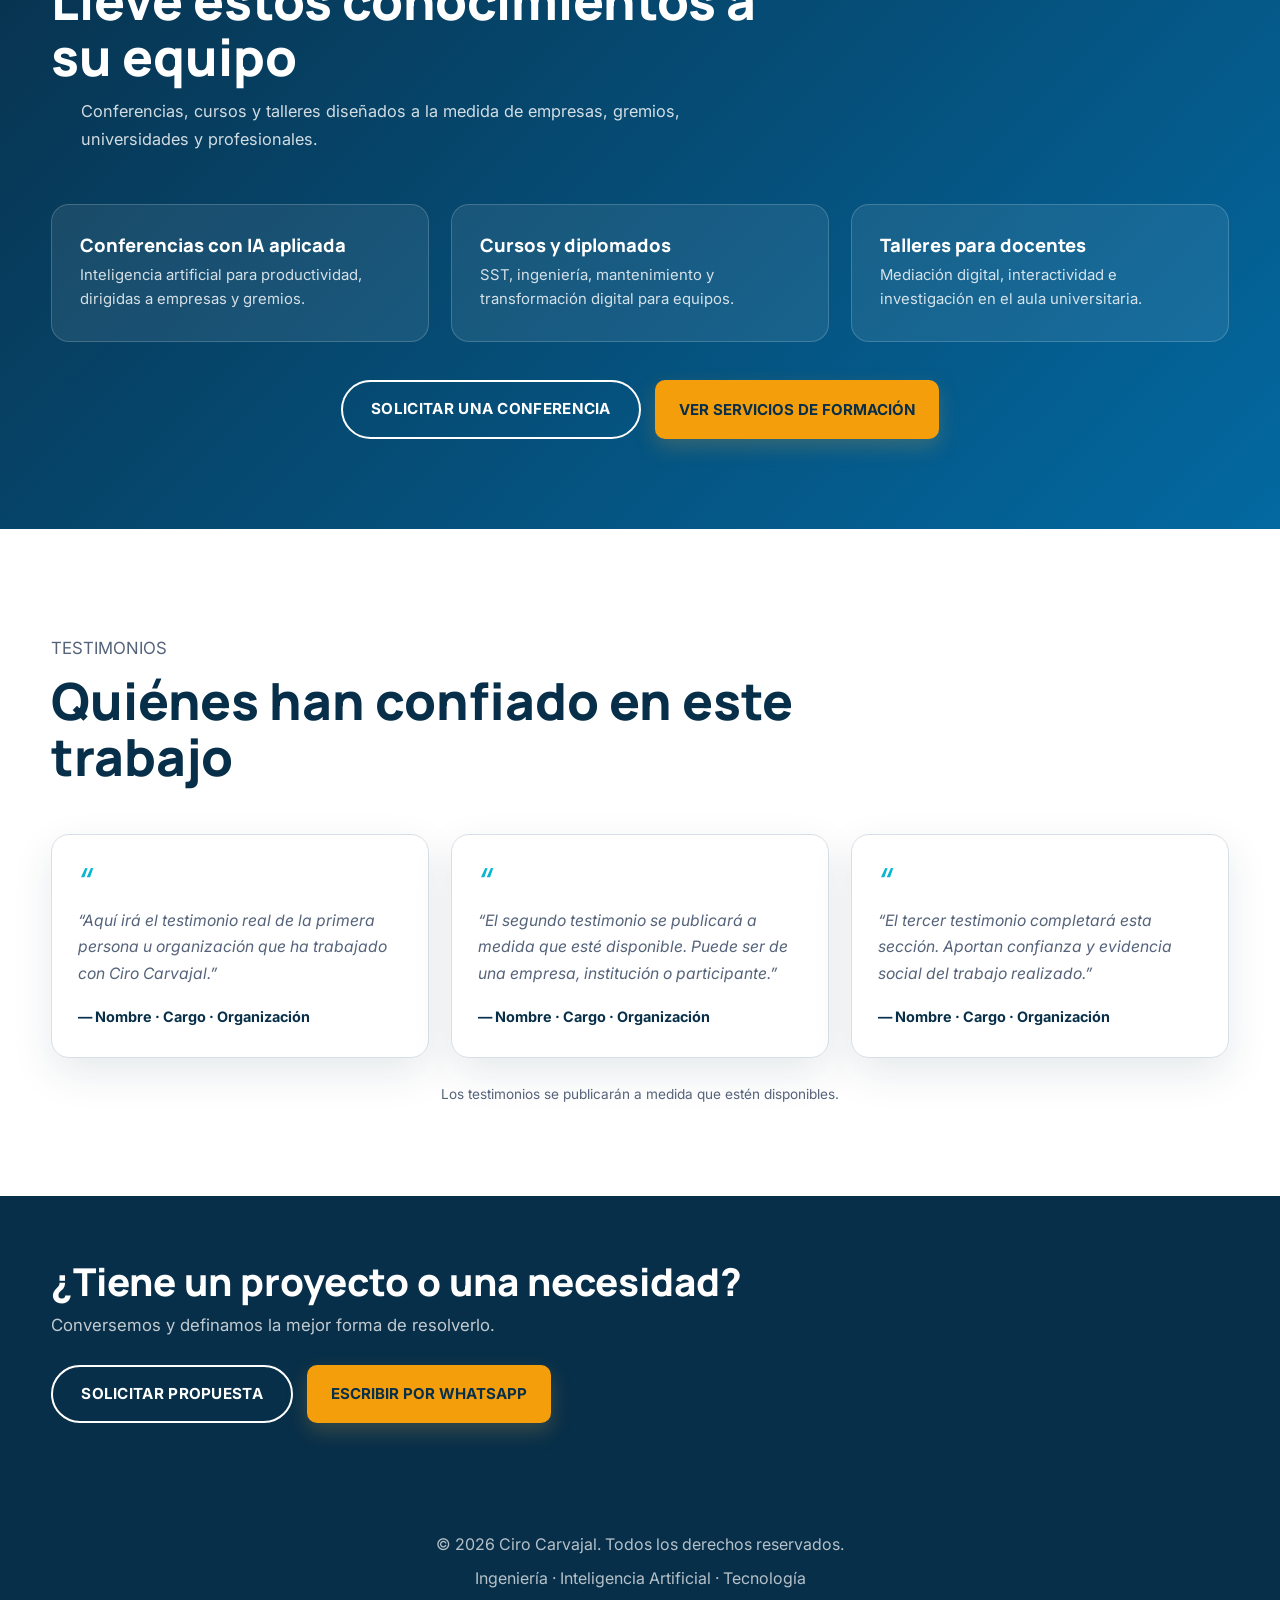
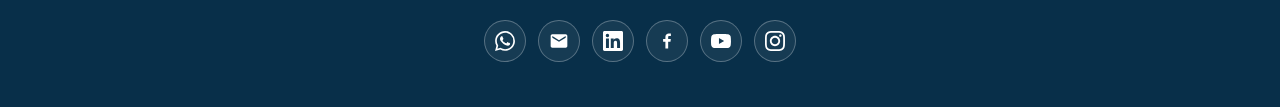
==== commit 83087c1c: "Aumentar el tamano de la foto del hero en todos los breakpoints" ====
--- a/index.html
+++ b/index.html
@@ -39,8 +39,8 @@
     rel="stylesheet"
   >
 
-  <link rel="stylesheet" href="assets/css/styles.css?v=13">
-  <link rel="stylesheet" href="assets/css/responsive.css?v=13">
+  <link rel="stylesheet" href="assets/css/styles.css?v=14">
+  <link rel="stylesheet" href="assets/css/responsive.css?v=14">
 
   <script type="application/ld+json">
   {
--- a/assets/css/styles.css
+++ b/assets/css/styles.css
@@ -1153,7 +1153,7 @@
 
   /* La foto es vertical (1200x1460). En vez de recortarla con max-height,
      se limita el ancho para que entre completa en la altura disponible. */
-  max-width: min(430px, 46vh);
+  max-width: min(500px, 58vh);
 
   justify-self: end;
 }
--- a/assets/css/responsive.css
+++ b/assets/css/responsive.css
@@ -41,7 +41,7 @@
   }
 
   .hero-visual {
-    max-width: min(390px, 43vh);
+    max-width: min(470px, 55vh);
   }
 
   .hero-image {
@@ -205,7 +205,7 @@
 
   .hero-visual {
     width: min(100%, 460px);
-    max-width: min(460px, 31vh);
+    max-width: min(460px, 42vh);
 
     justify-self: center;
   }
@@ -443,7 +443,7 @@
   }
 
   .hero-visual {
-    max-width: min(400px, 41vh);
+    max-width: min(440px, 48vh);
   }
 
   .hero-image {
@@ -479,7 +479,7 @@
   }
 
   .hero-visual {
-    max-width: min(430px, 39vh);
+    max-width: min(490px, 52vh);
   }
 
 }
@@ -513,7 +513,7 @@
   }
 
   .hero-visual {
-    max-width: min(430px, 36vh);
+    max-width: min(470px, 46vh);
   }
 
 }
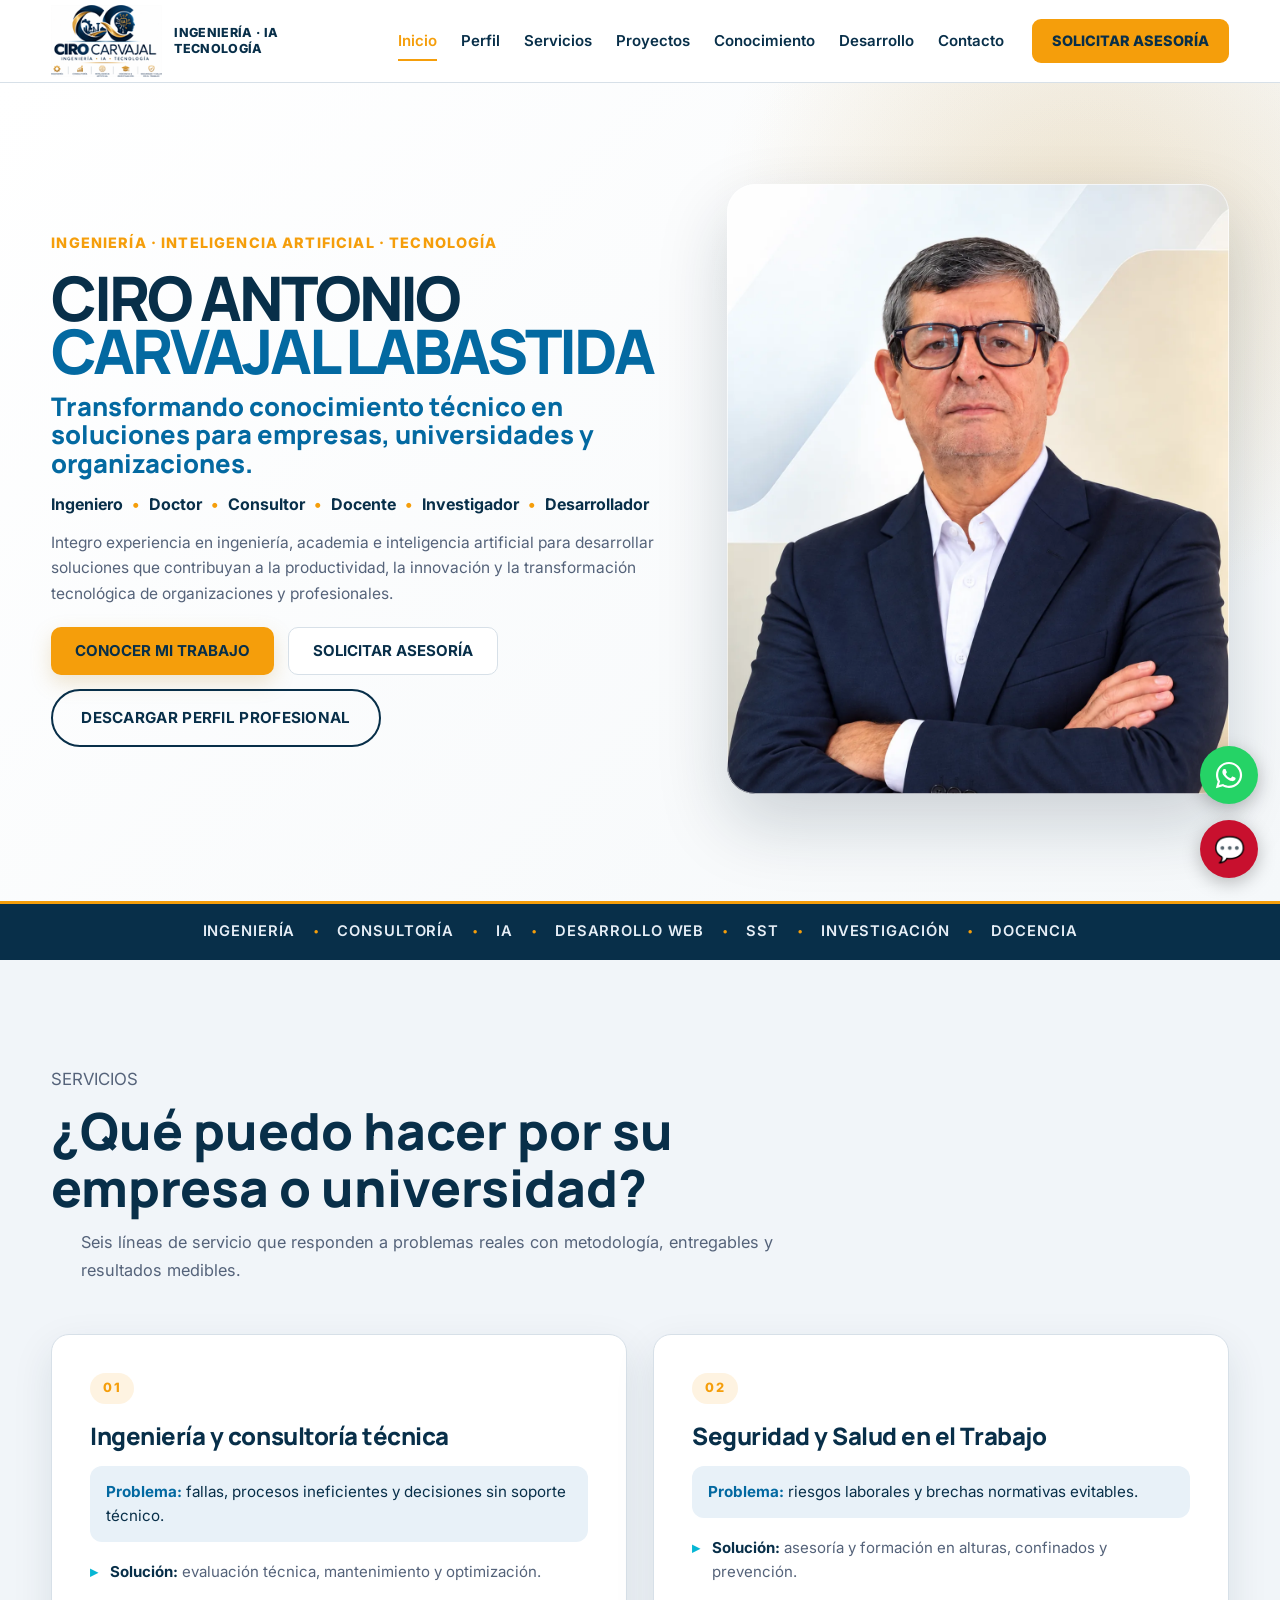
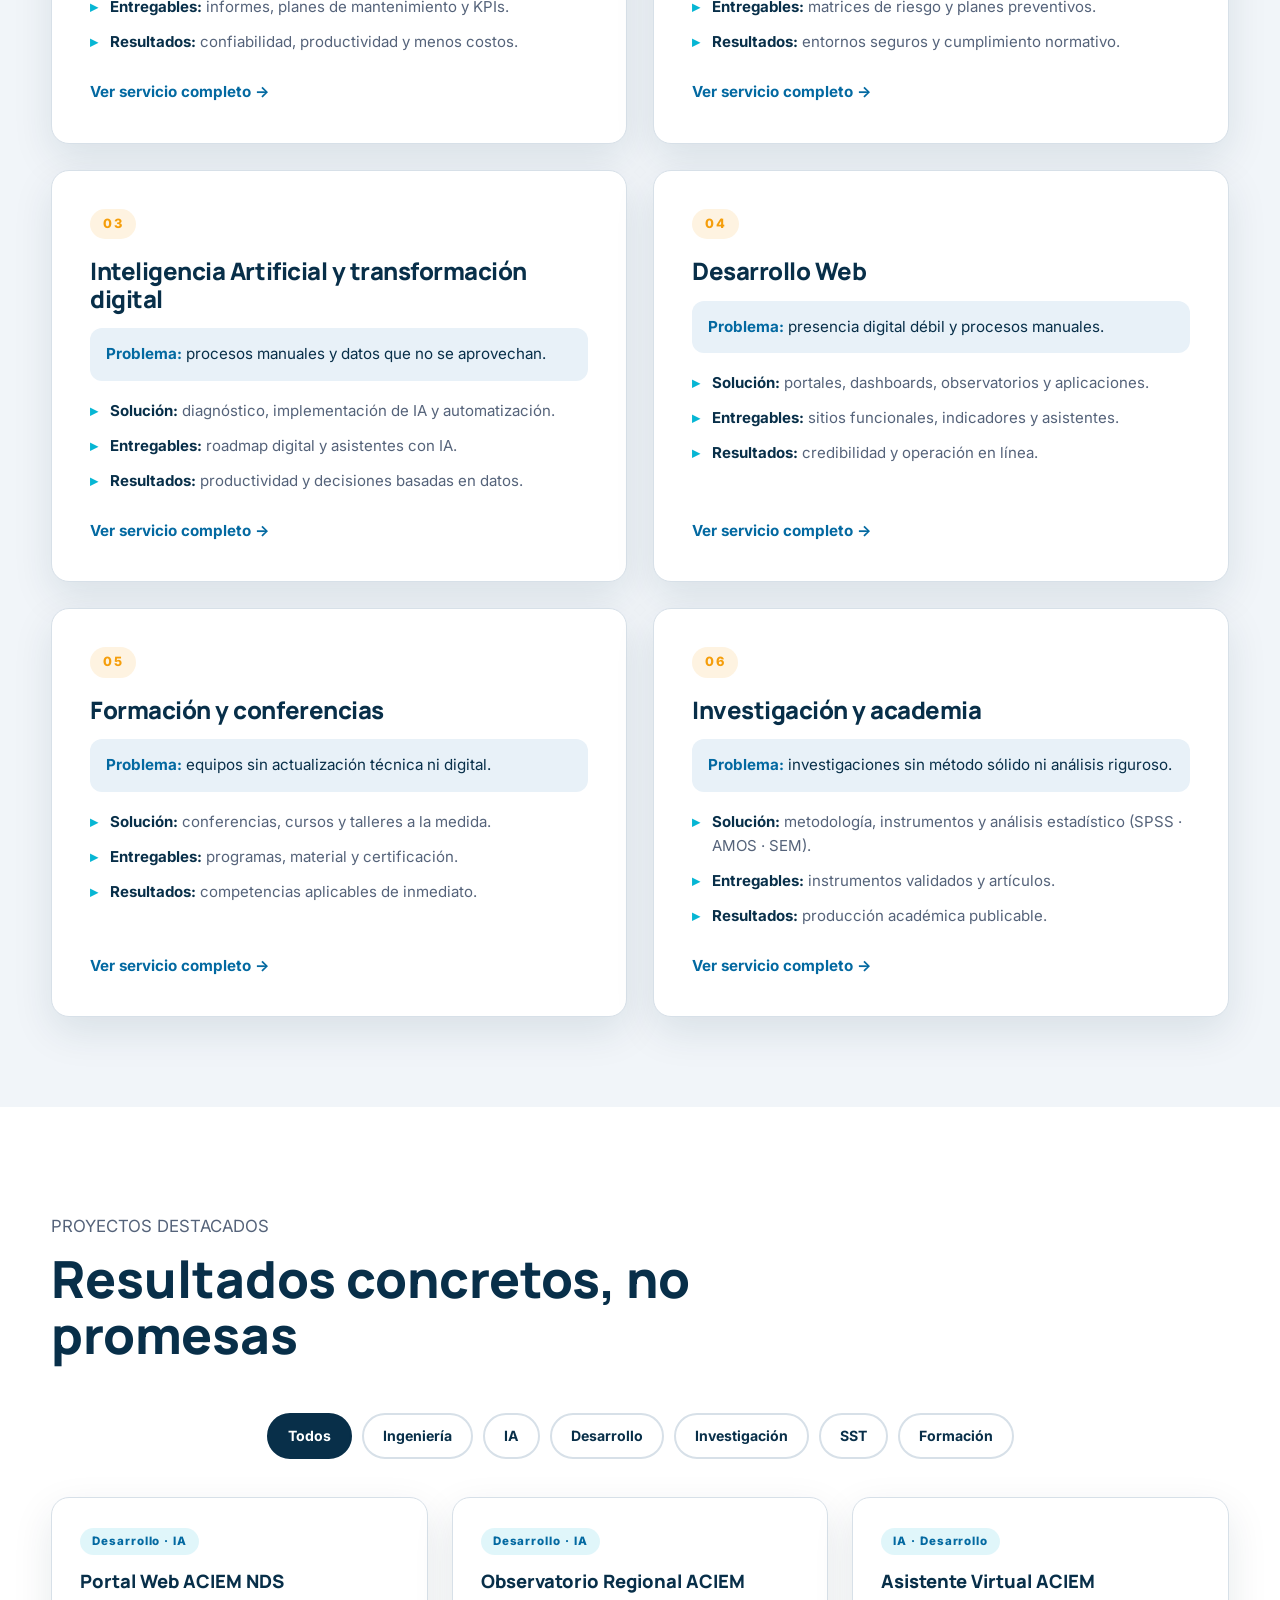
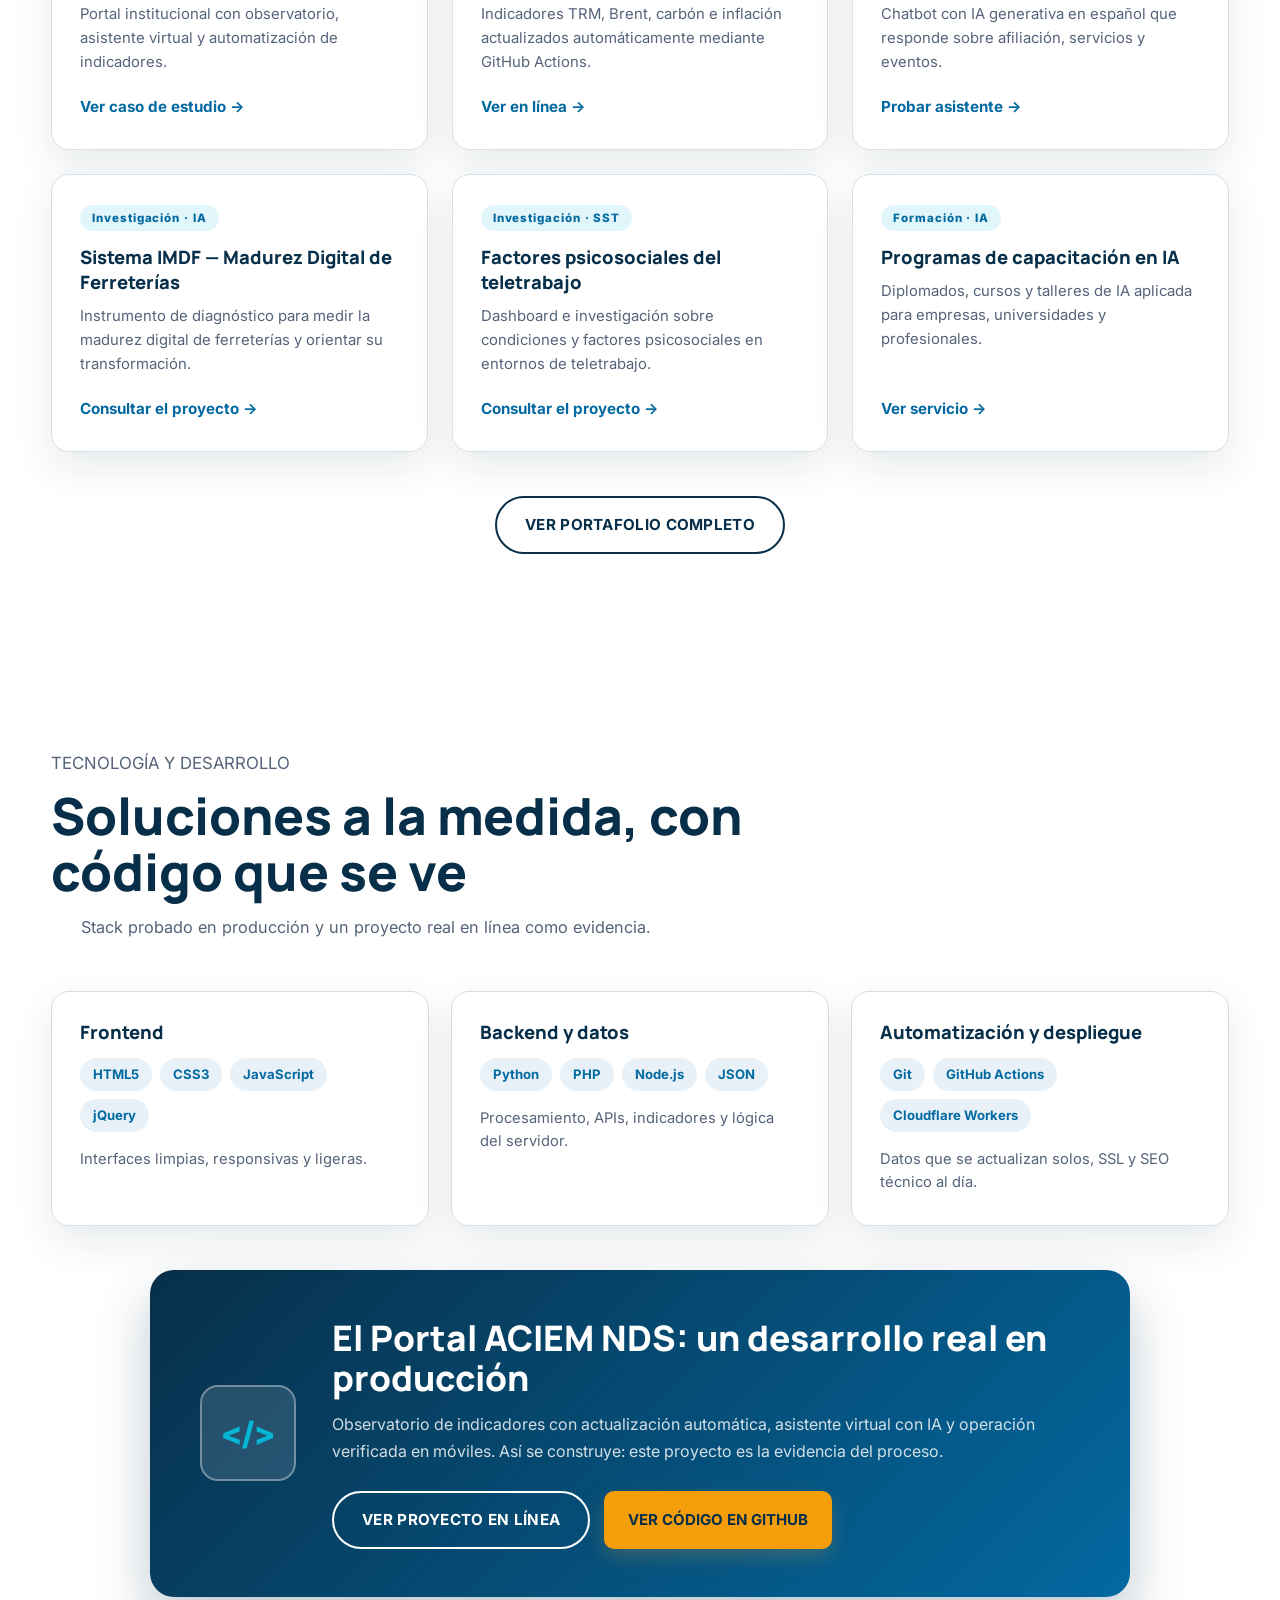
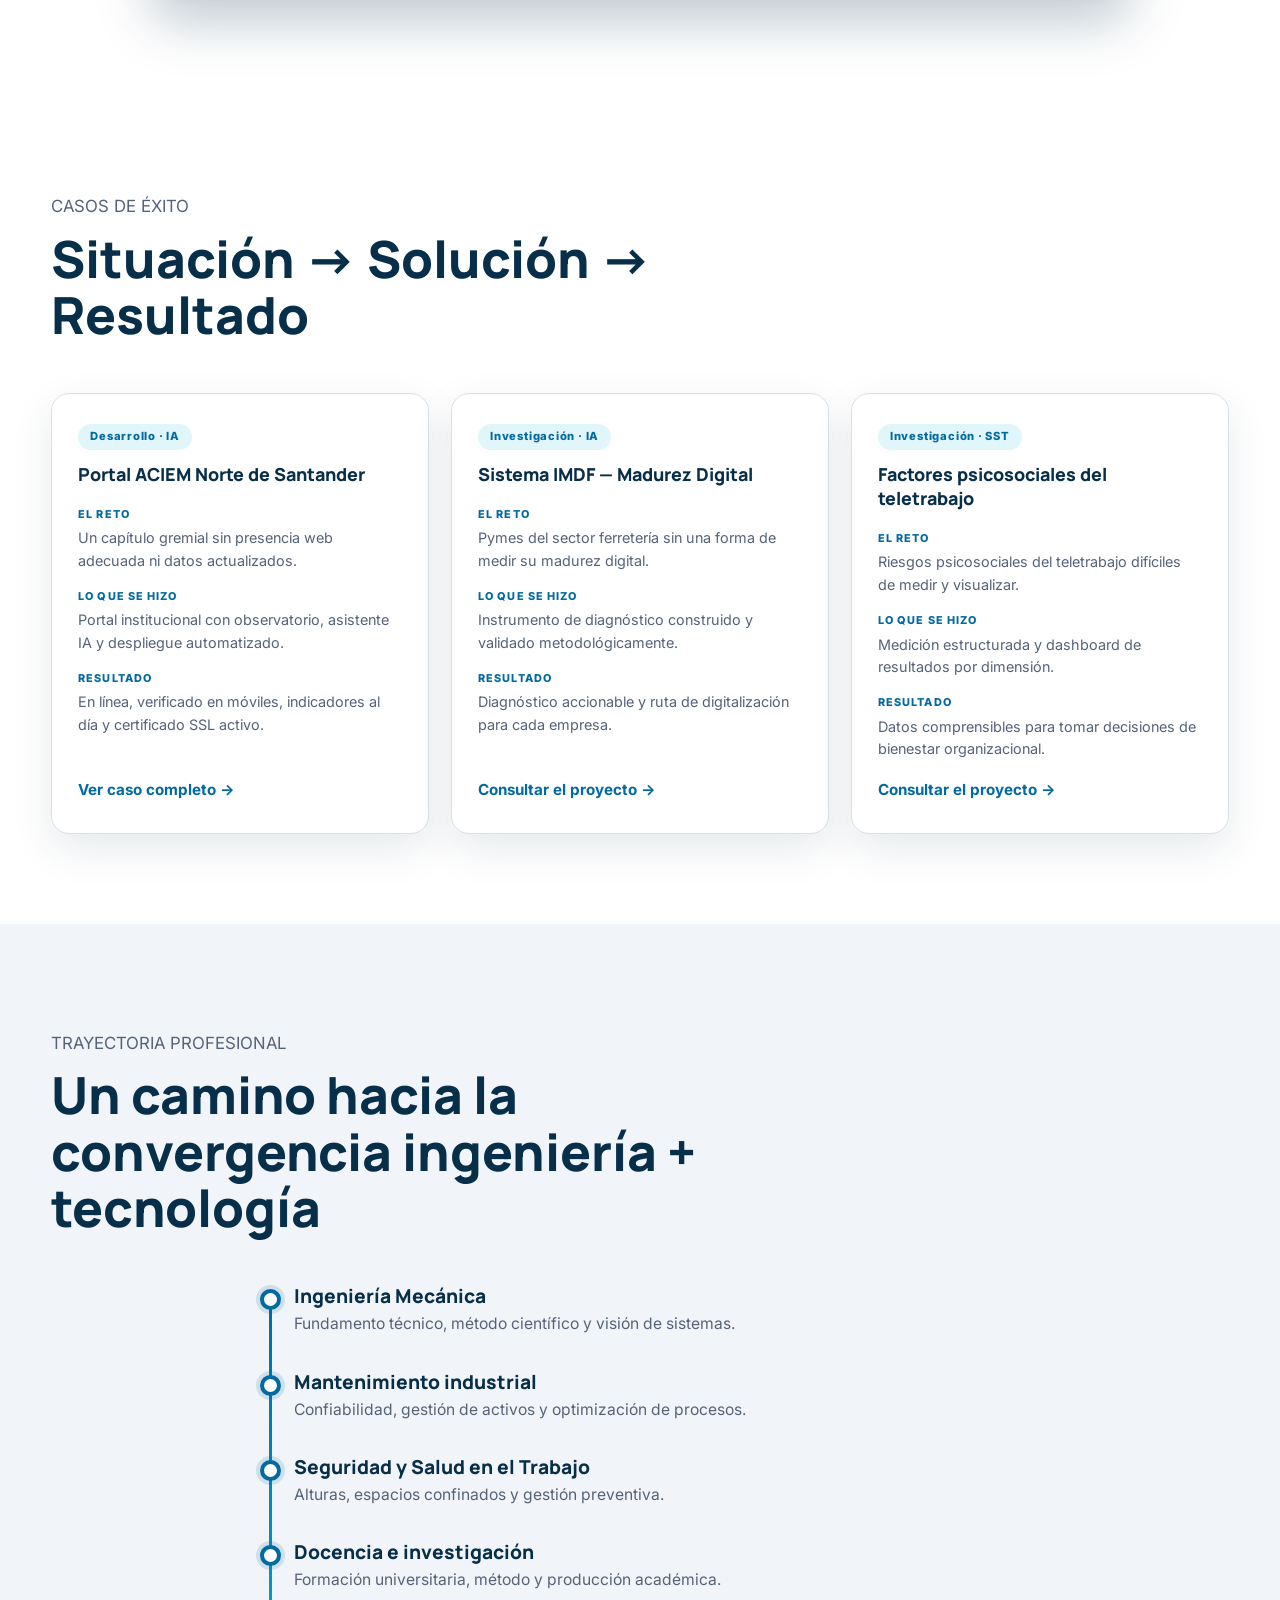
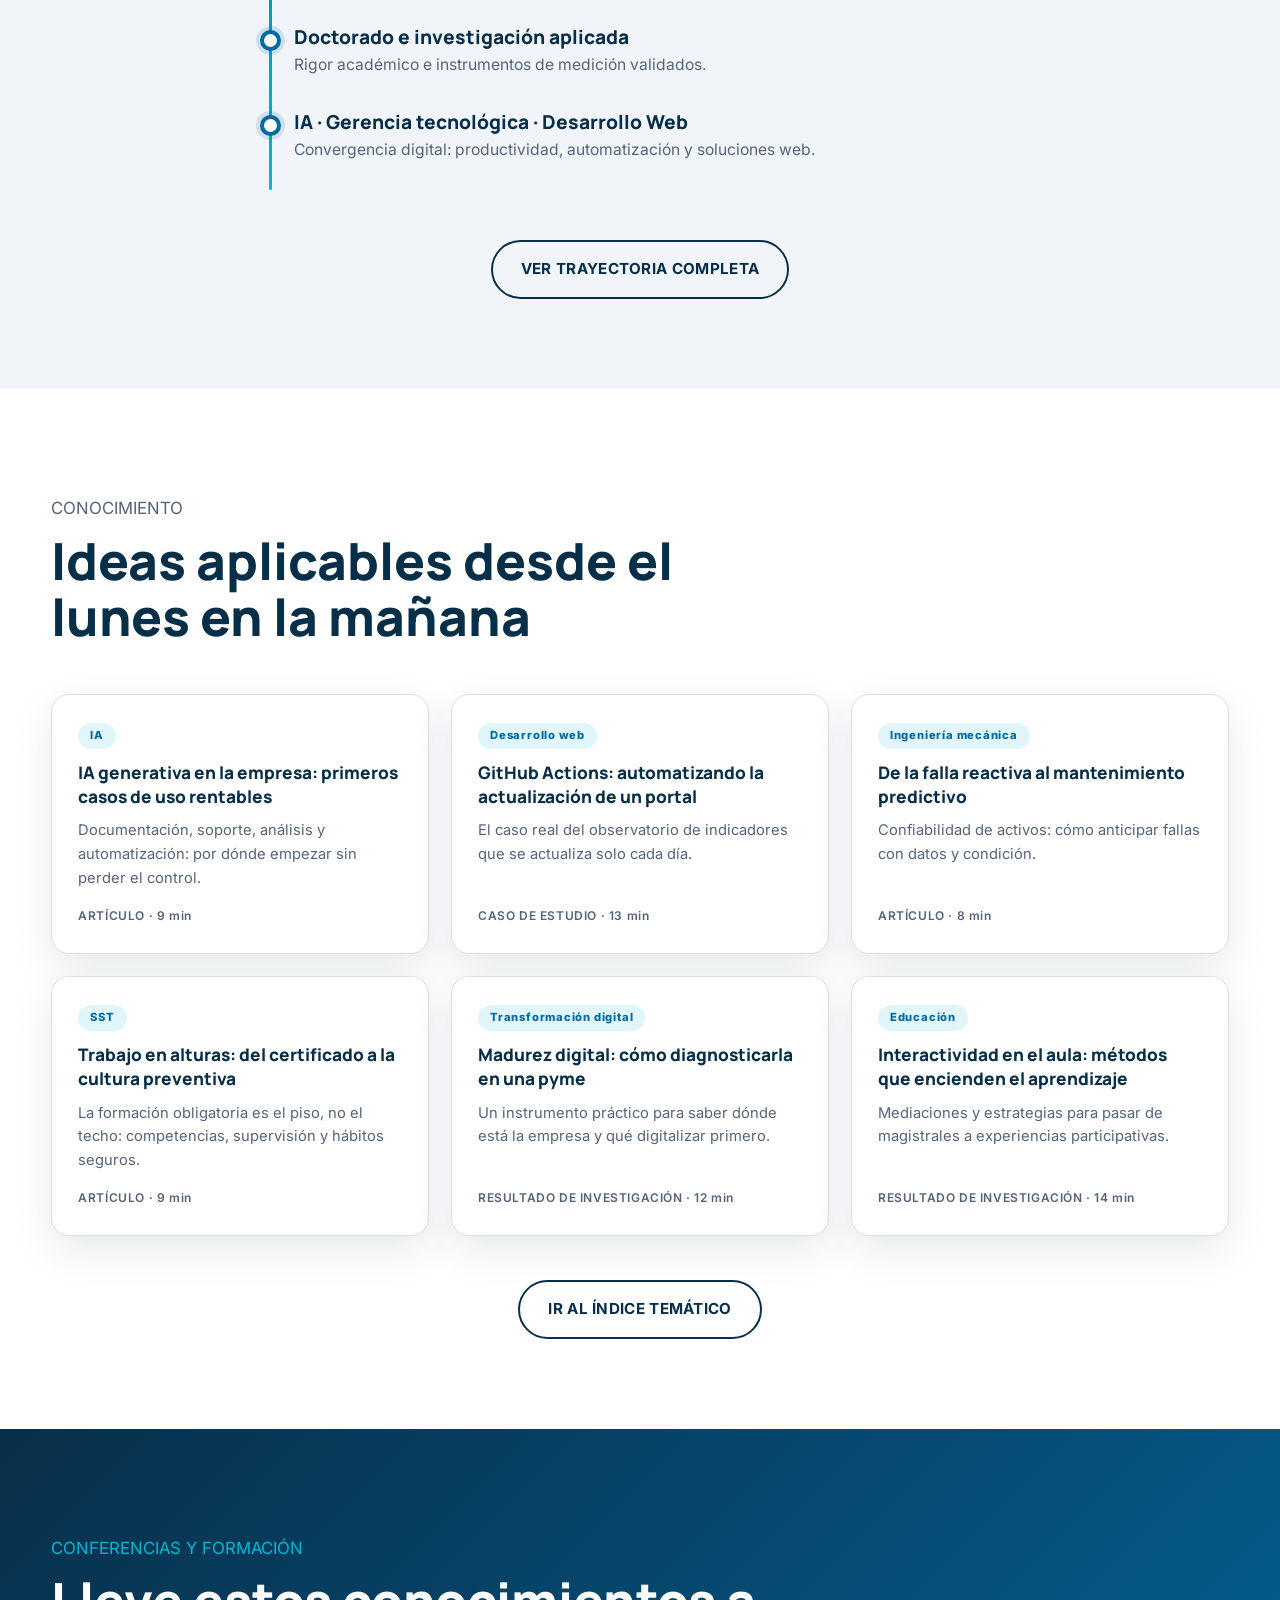
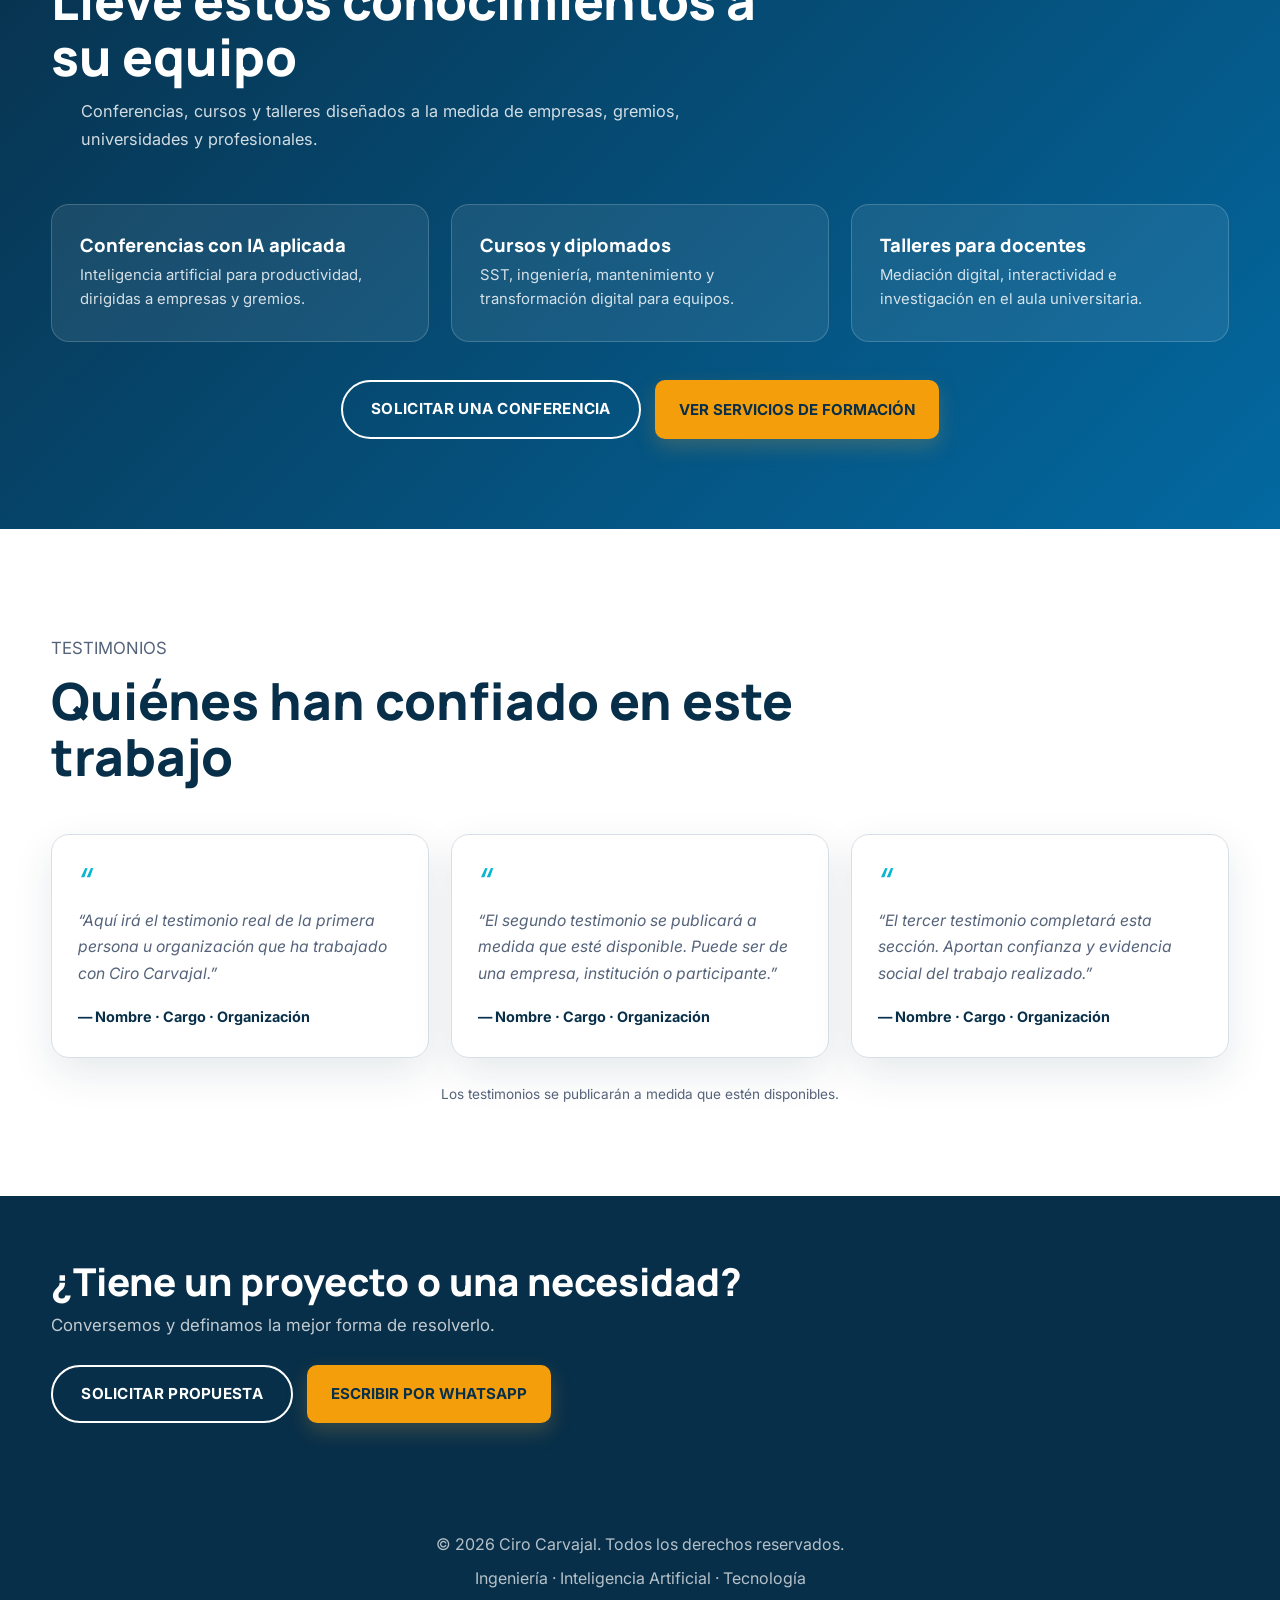
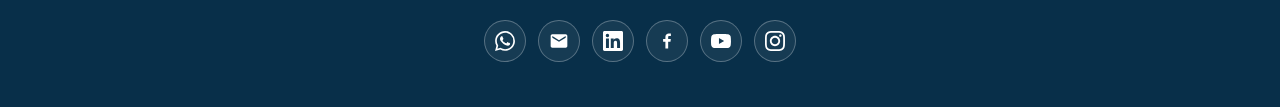
==== commit 77832c6c: "Aumentar un poco mas la foto del hero (560px / 64vh en pantallas altas)" ====
--- a/index.html
+++ b/index.html
@@ -39,8 +39,8 @@
     rel="stylesheet"
   >
 
-  <link rel="stylesheet" href="assets/css/styles.css?v=14">
-  <link rel="stylesheet" href="assets/css/responsive.css?v=14">
+  <link rel="stylesheet" href="assets/css/styles.css?v=15">
+  <link rel="stylesheet" href="assets/css/responsive.css?v=15">
 
   <script type="application/ld+json">
   {
--- a/assets/css/styles.css
+++ b/assets/css/styles.css
@@ -1153,7 +1153,7 @@
 
   /* La foto es vertical (1200x1460). En vez de recortarla con max-height,
      se limita el ancho para que entre completa en la altura disponible. */
-  max-width: min(500px, 58vh);
+  max-width: min(560px, 64vh);
 
   justify-self: end;
 }
--- a/assets/css/responsive.css
+++ b/assets/css/responsive.css
@@ -41,7 +41,7 @@
   }
 
   .hero-visual {
-    max-width: min(470px, 55vh);
+    max-width: min(520px, 60vh);
   }
 
   .hero-image {
@@ -205,7 +205,7 @@
 
   .hero-visual {
     width: min(100%, 460px);
-    max-width: min(460px, 42vh);
+    max-width: min(480px, 46vh);
 
     justify-self: center;
   }
@@ -443,7 +443,7 @@
   }
 
   .hero-visual {
-    max-width: min(440px, 48vh);
+    max-width: min(520px, 56vh);
   }
 
   .hero-image {
@@ -479,7 +479,7 @@
   }
 
   .hero-visual {
-    max-width: min(490px, 52vh);
+    max-width: min(480px, 52vh);
   }
 
 }
@@ -513,7 +513,7 @@
   }
 
   .hero-visual {
-    max-width: min(470px, 46vh);
+    max-width: min(450px, 48vh);
   }
 
 }
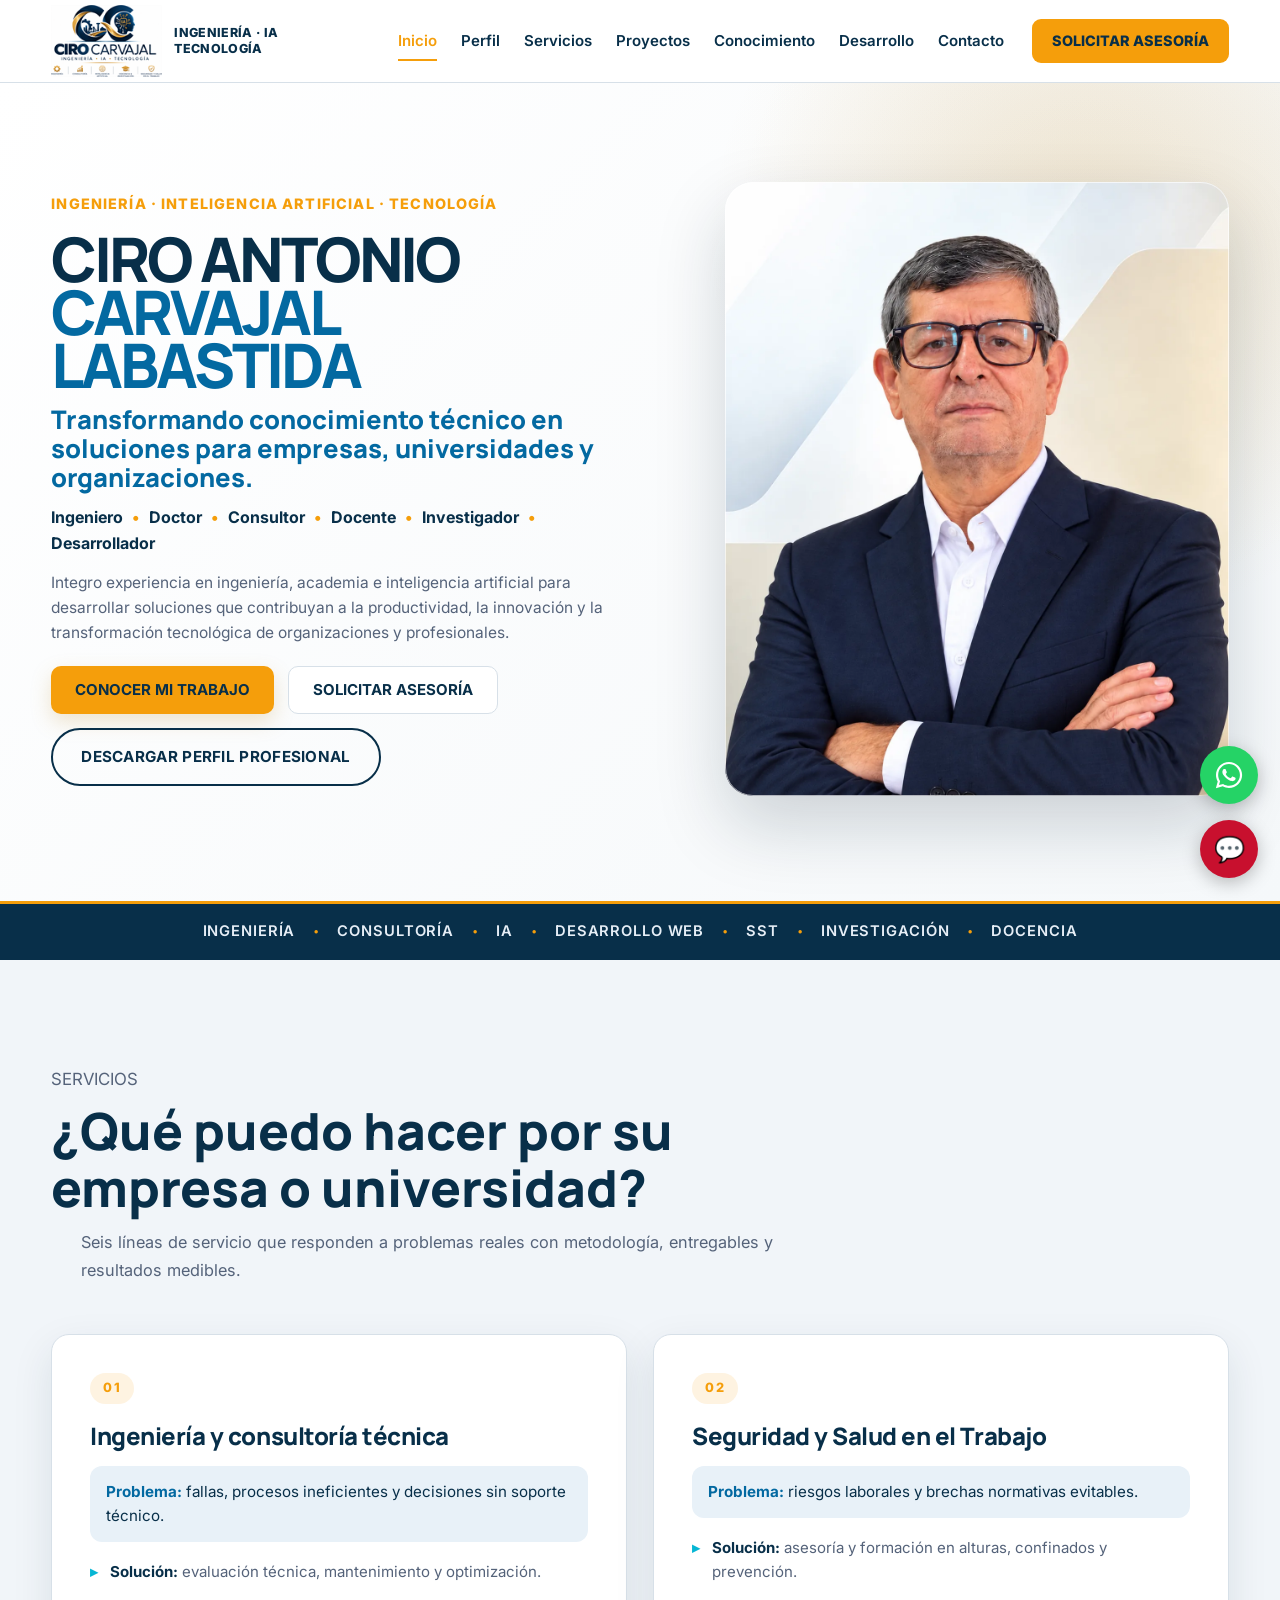
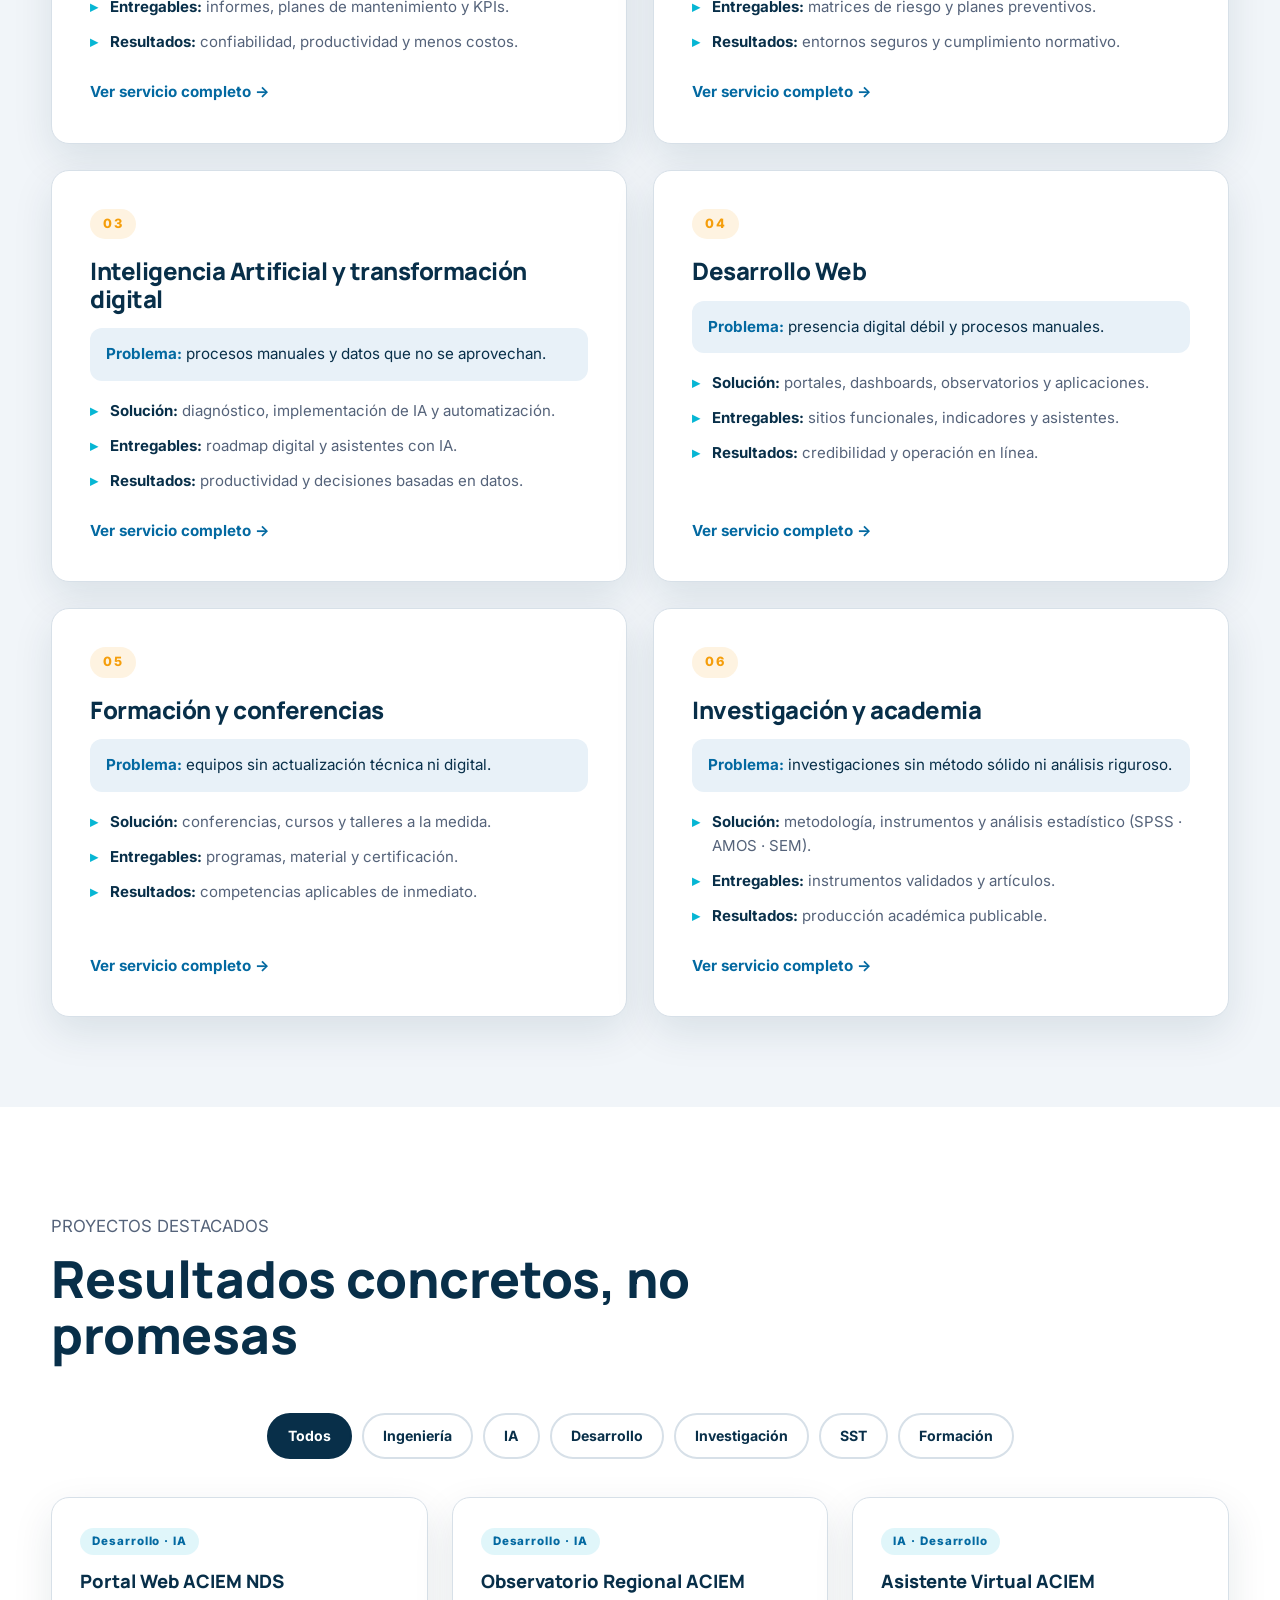
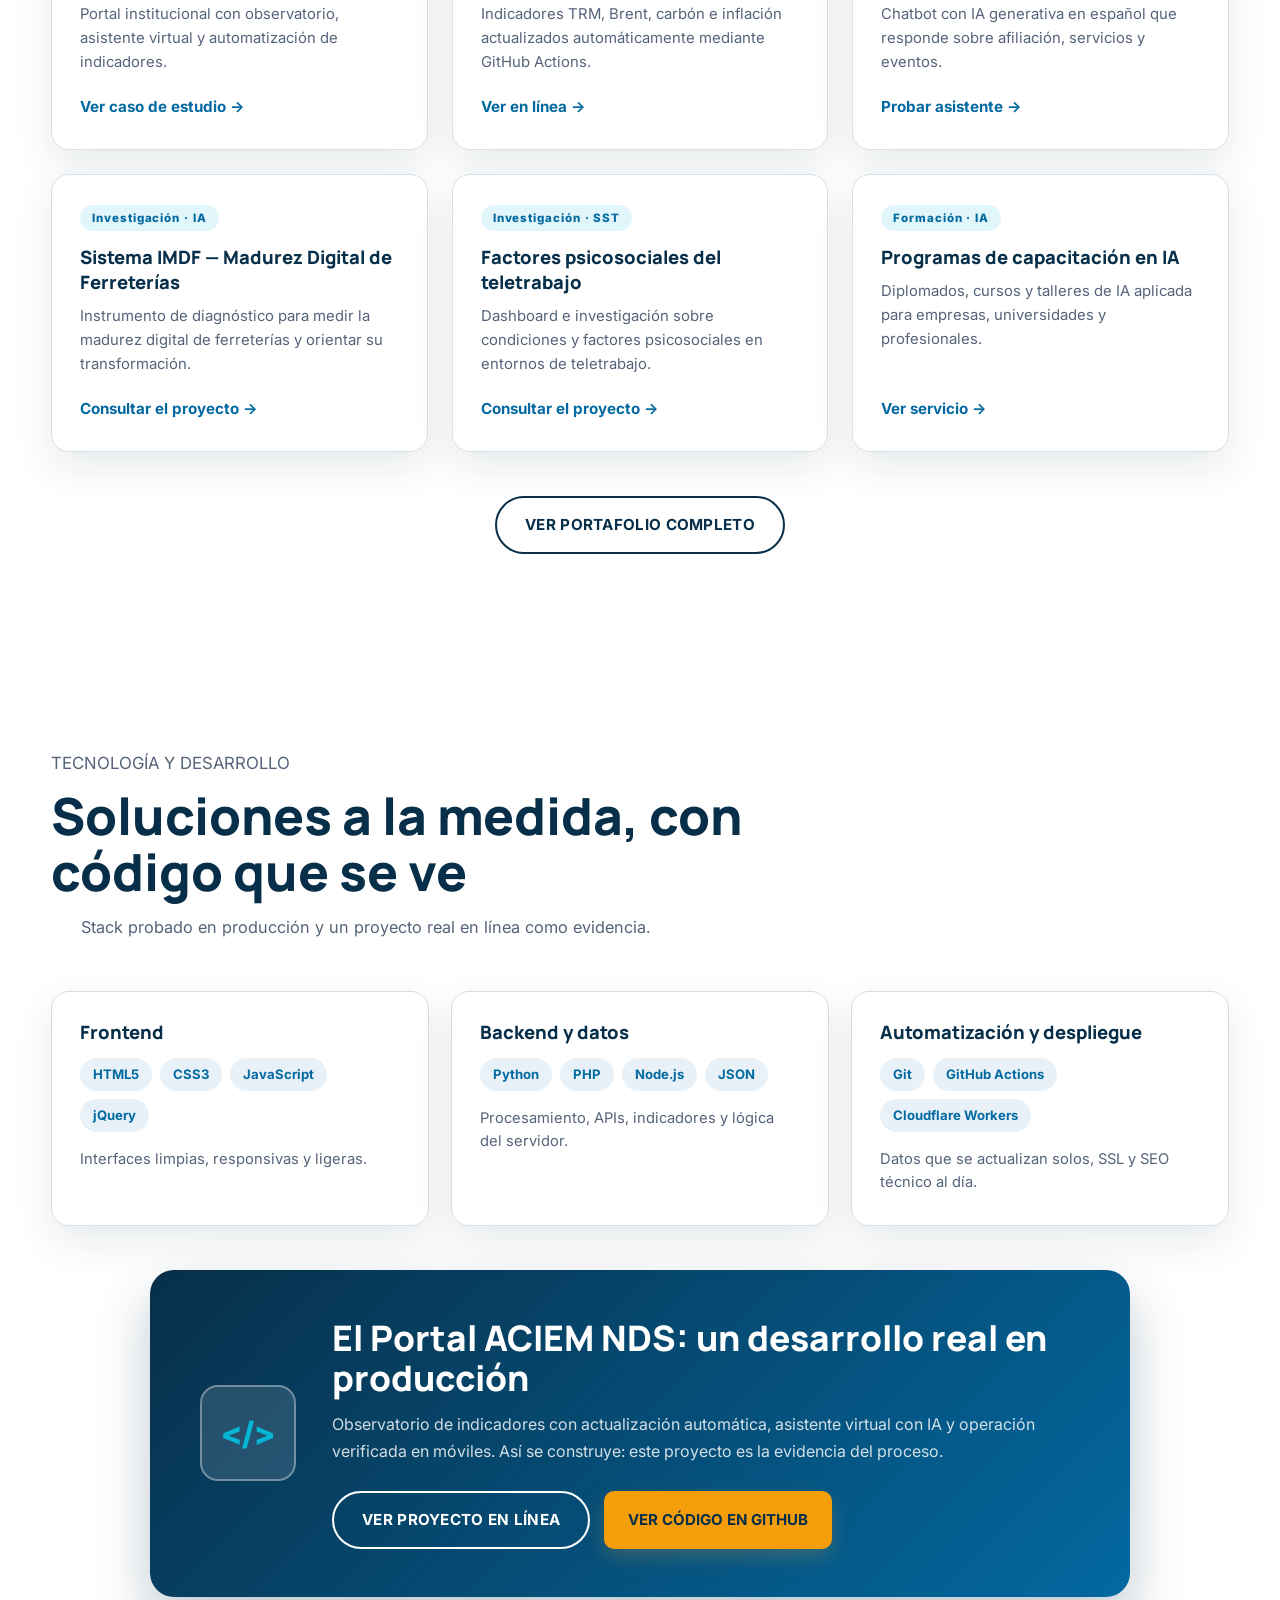
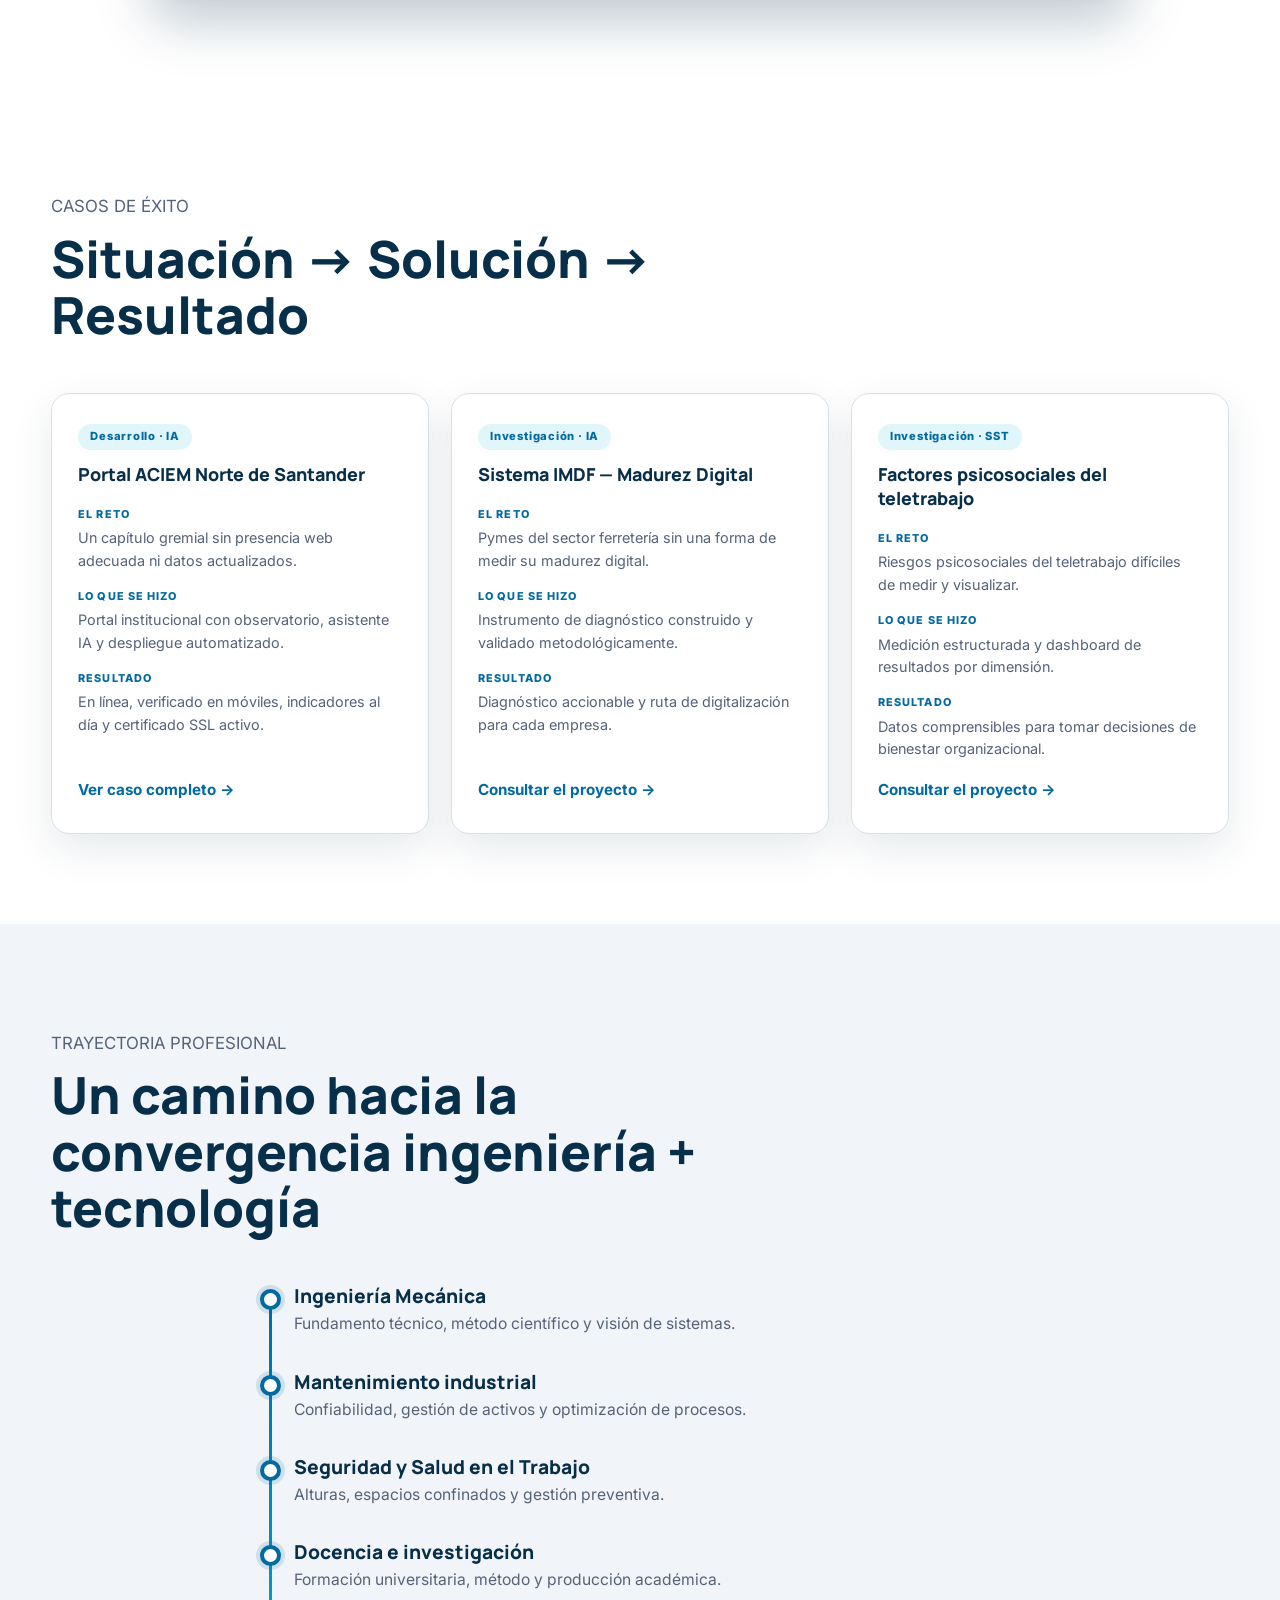
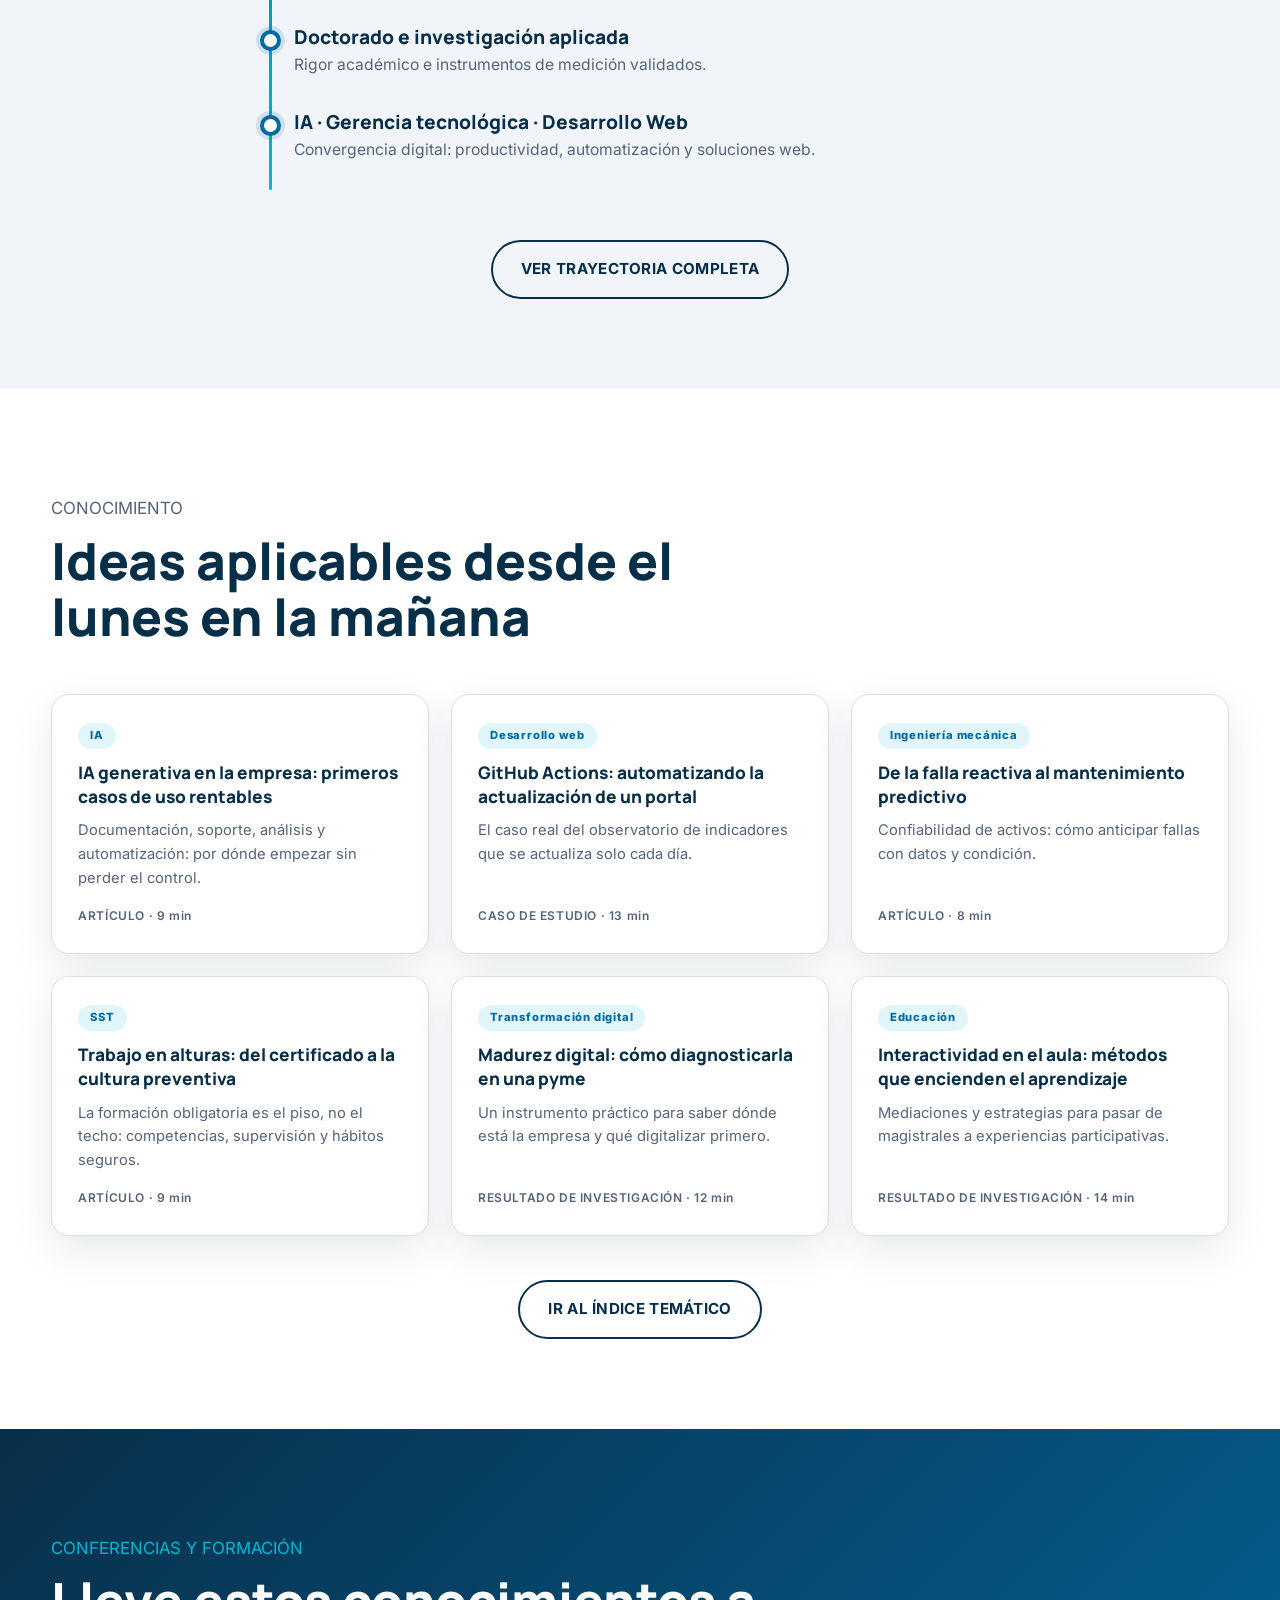
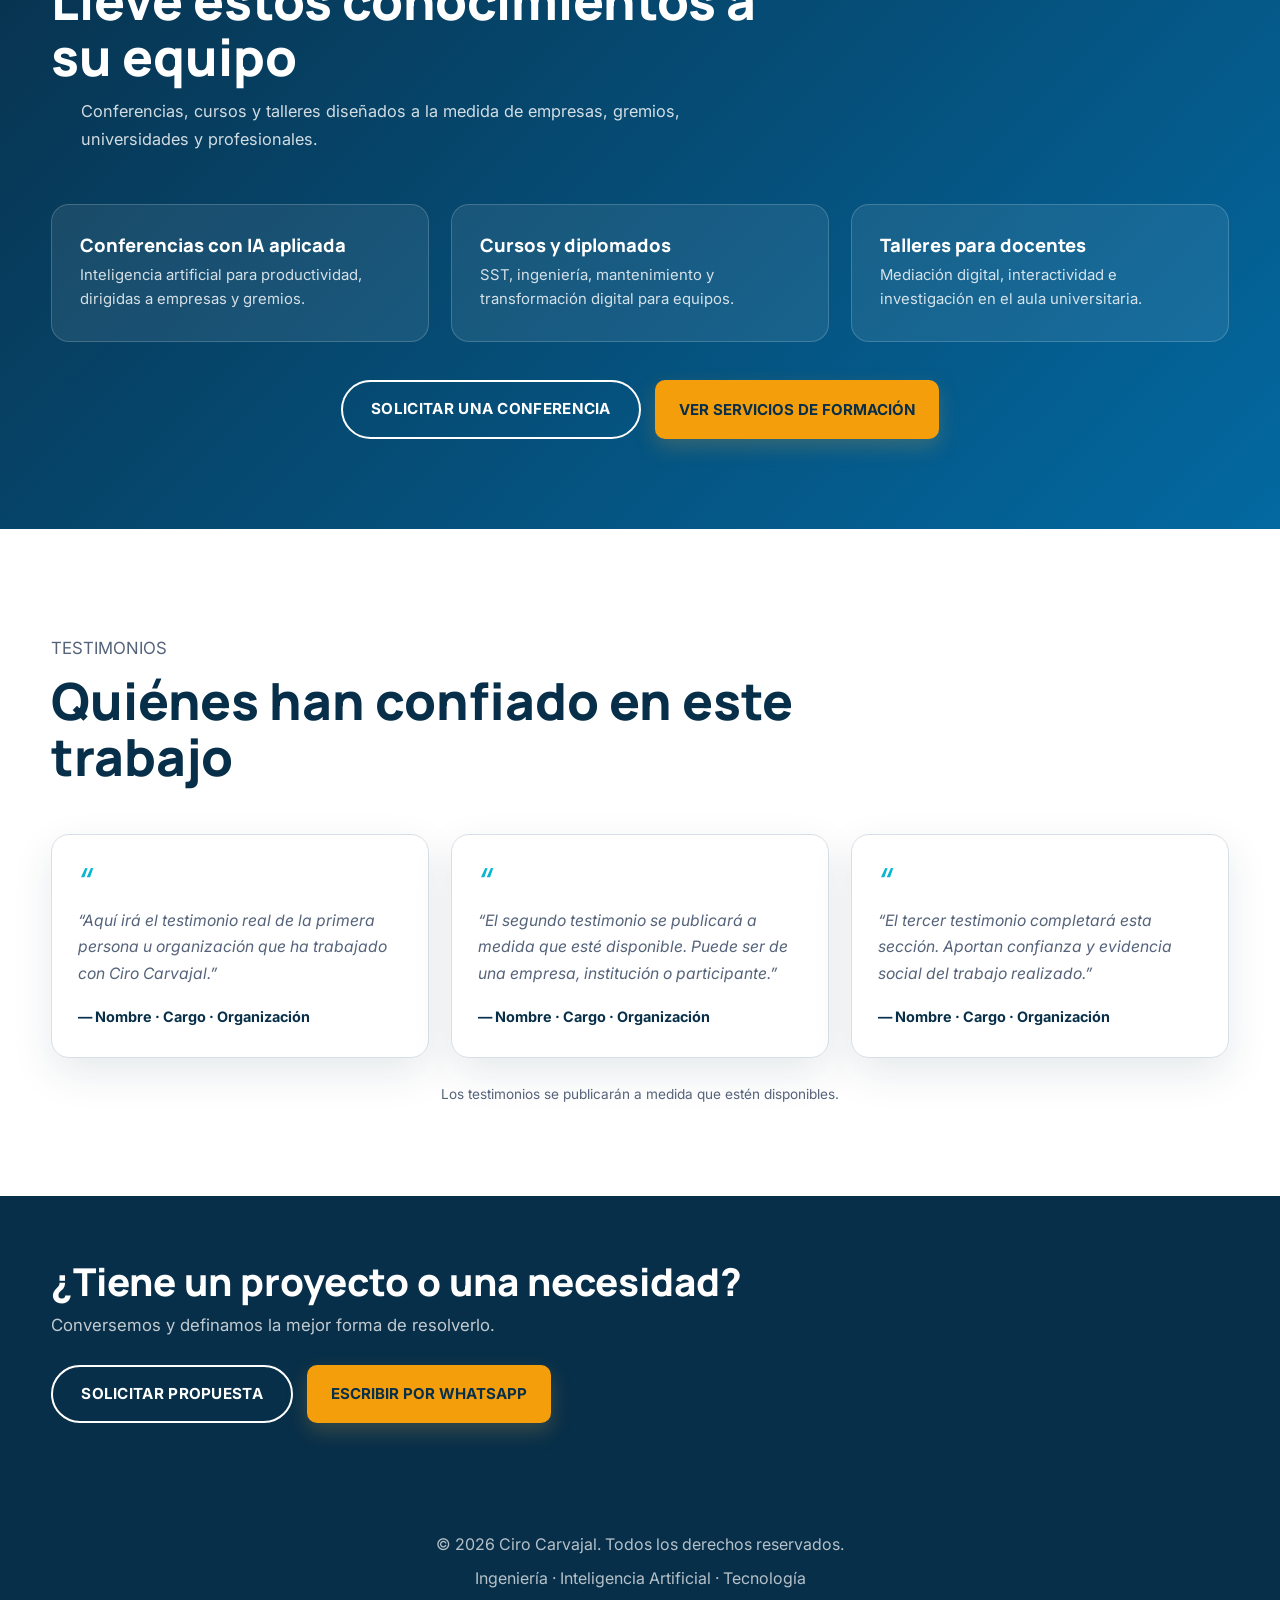
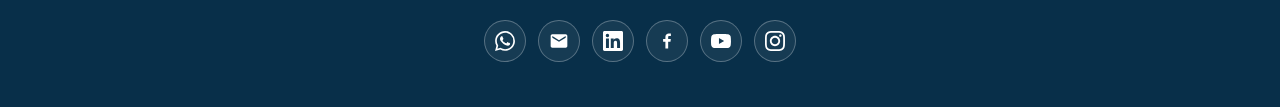
==== commit 311d389e: "Dar mas ancho a la columna de la foto en el hero" ====
--- a/index.html
+++ b/index.html
@@ -39,8 +39,8 @@
     rel="stylesheet"
   >
 
-  <link rel="stylesheet" href="assets/css/styles.css?v=15">
-  <link rel="stylesheet" href="assets/css/responsive.css?v=15">
+  <link rel="stylesheet" href="assets/css/styles.css?v=16">
+  <link rel="stylesheet" href="assets/css/responsive.css?v=16">
 
   <script type="application/ld+json">
   {
--- a/assets/css/styles.css
+++ b/assets/css/styles.css
@@ -1067,10 +1067,10 @@
   z-index: 2;
 
   display: grid;
-  grid-template-columns: minmax(0, 1.12fr) minmax(340px, 0.88fr);
+  grid-template-columns: minmax(0, 1.04fr) minmax(360px, 0.96fr);
   align-items: center;
 
-  gap: 48px;
+  gap: 44px;
 }
 
 .hero-content {
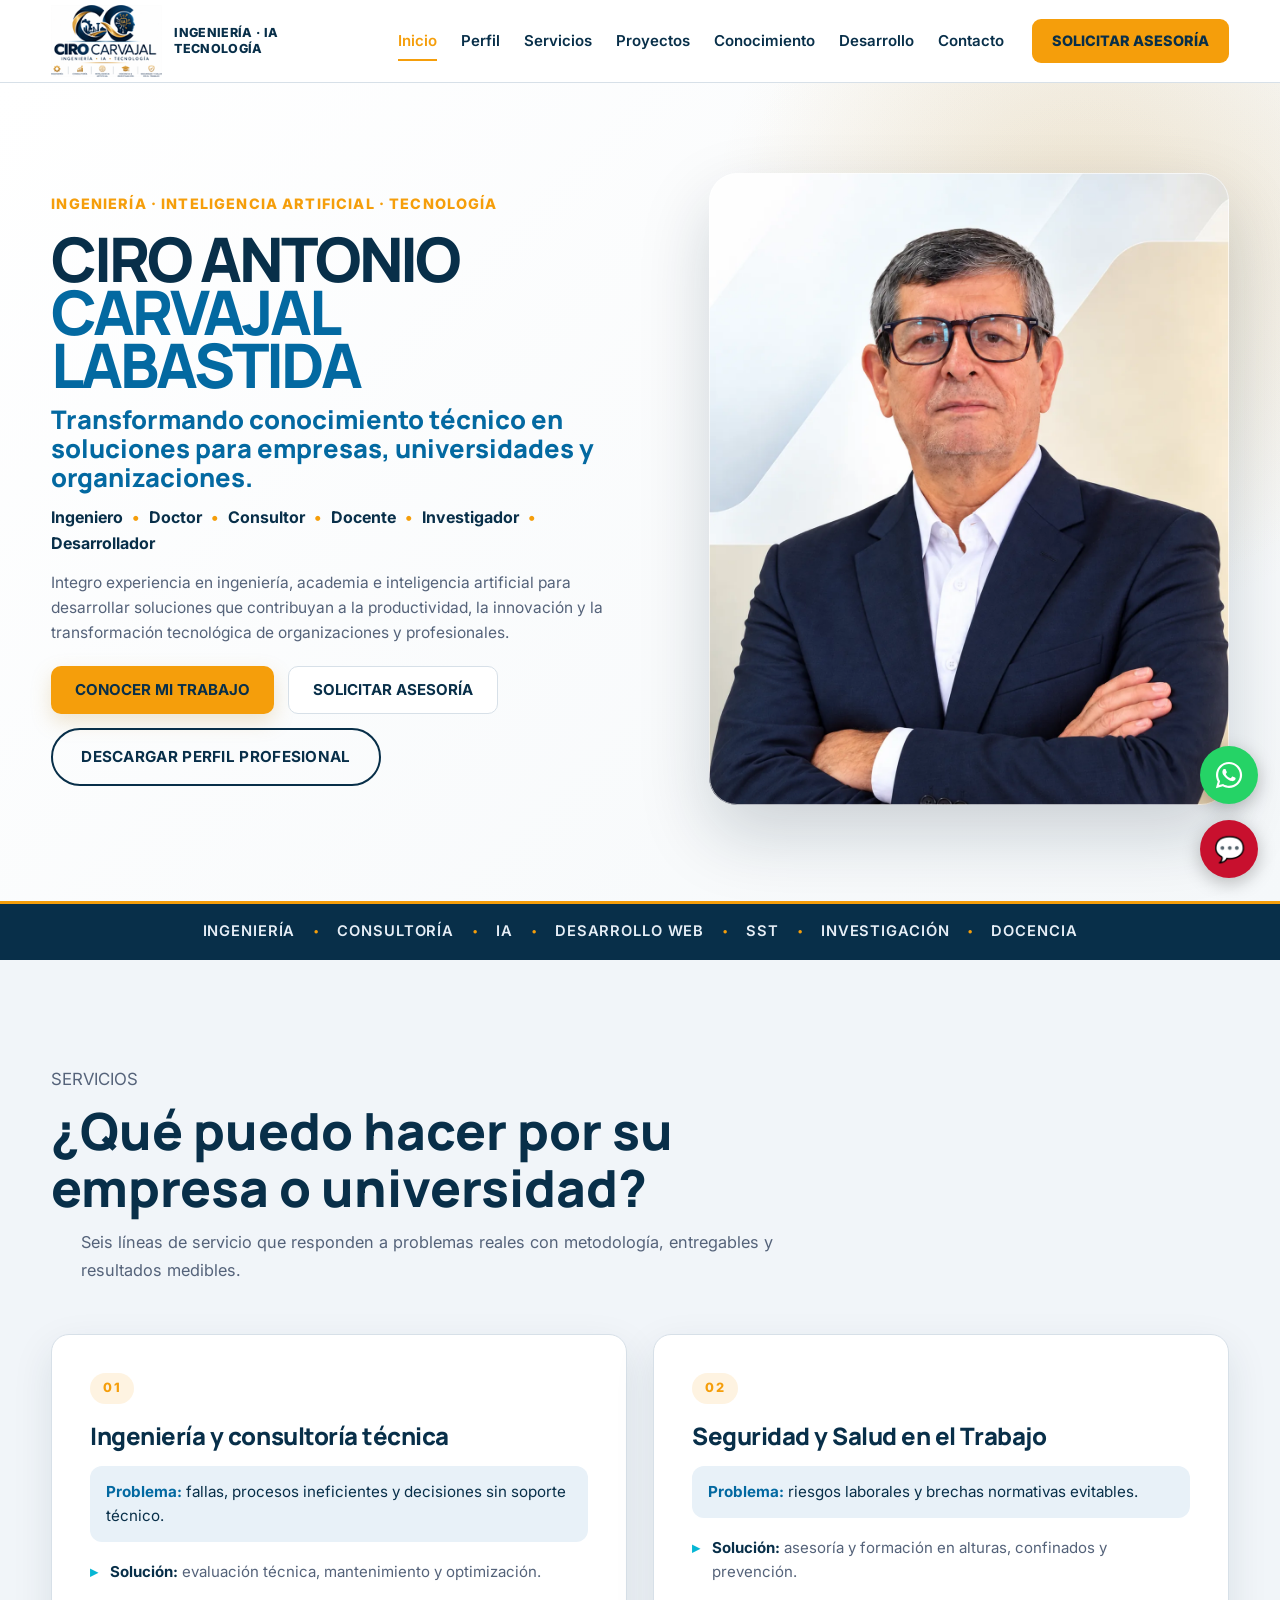
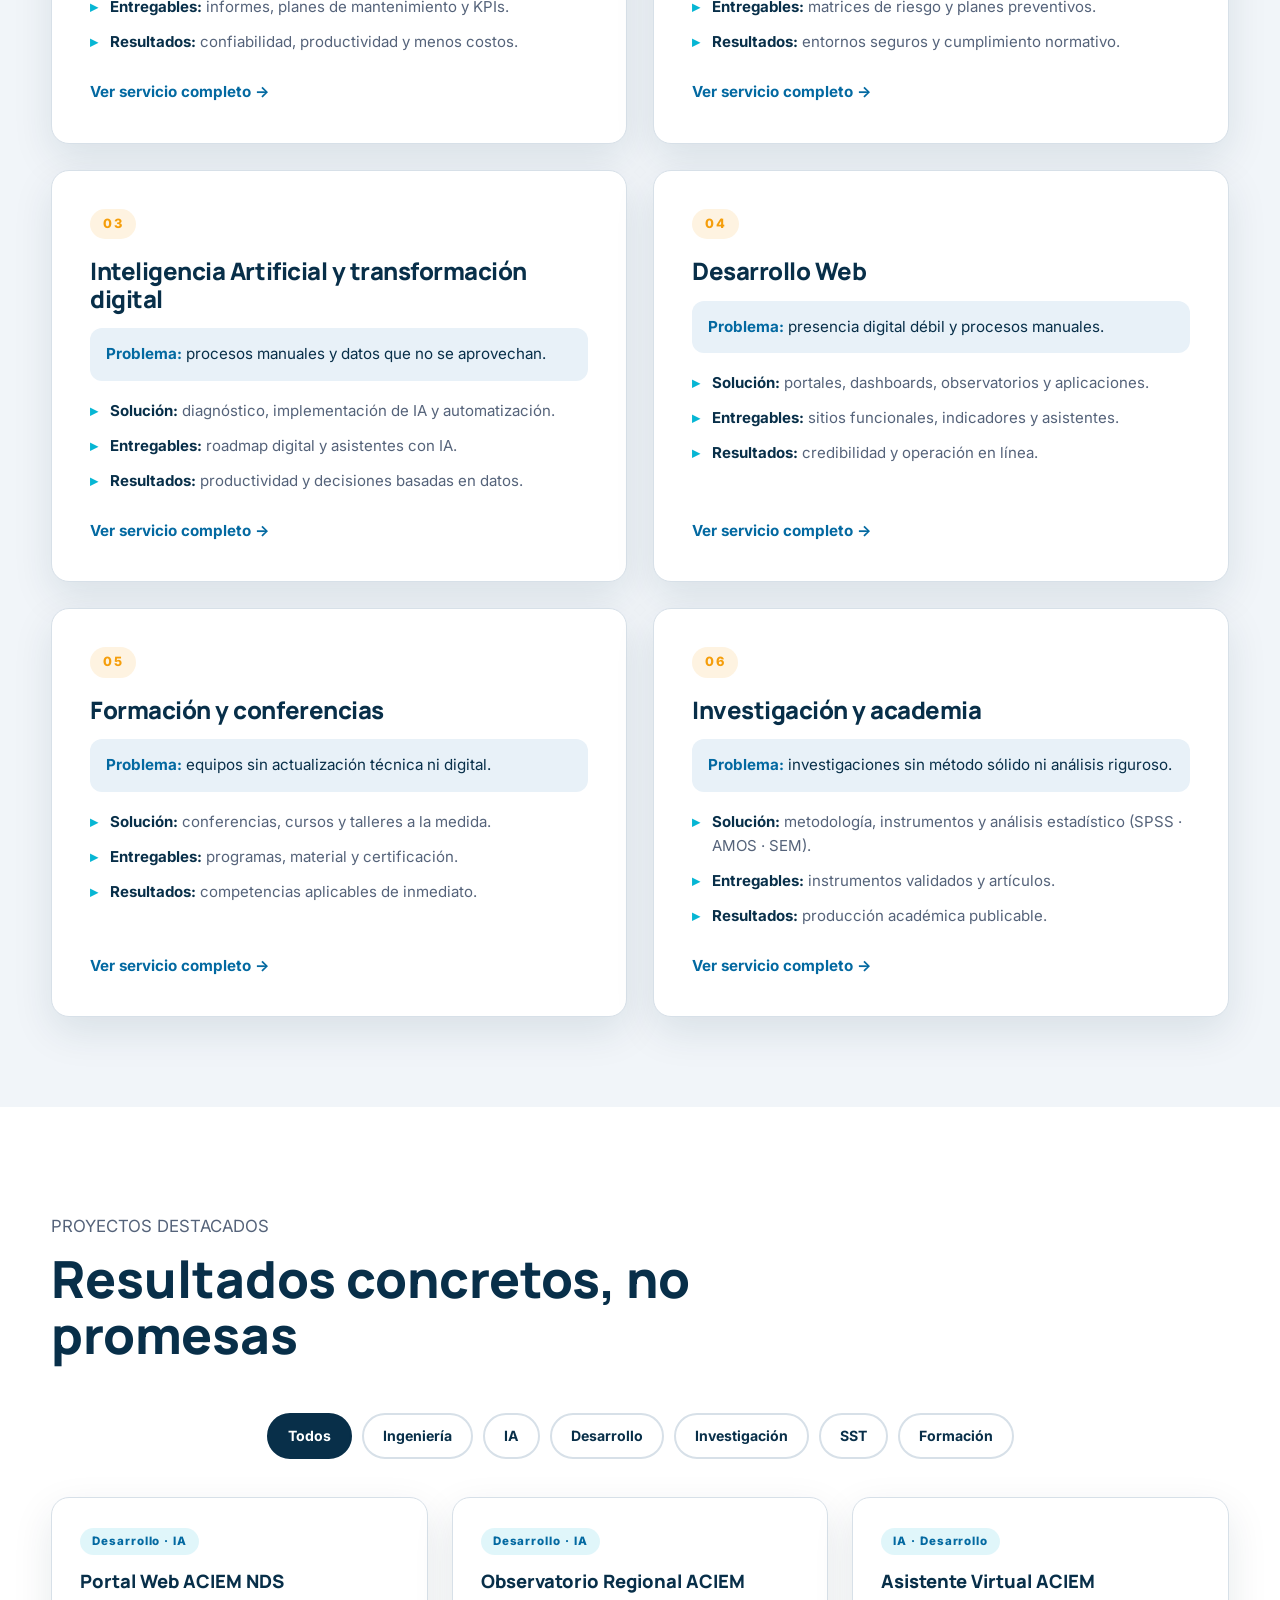
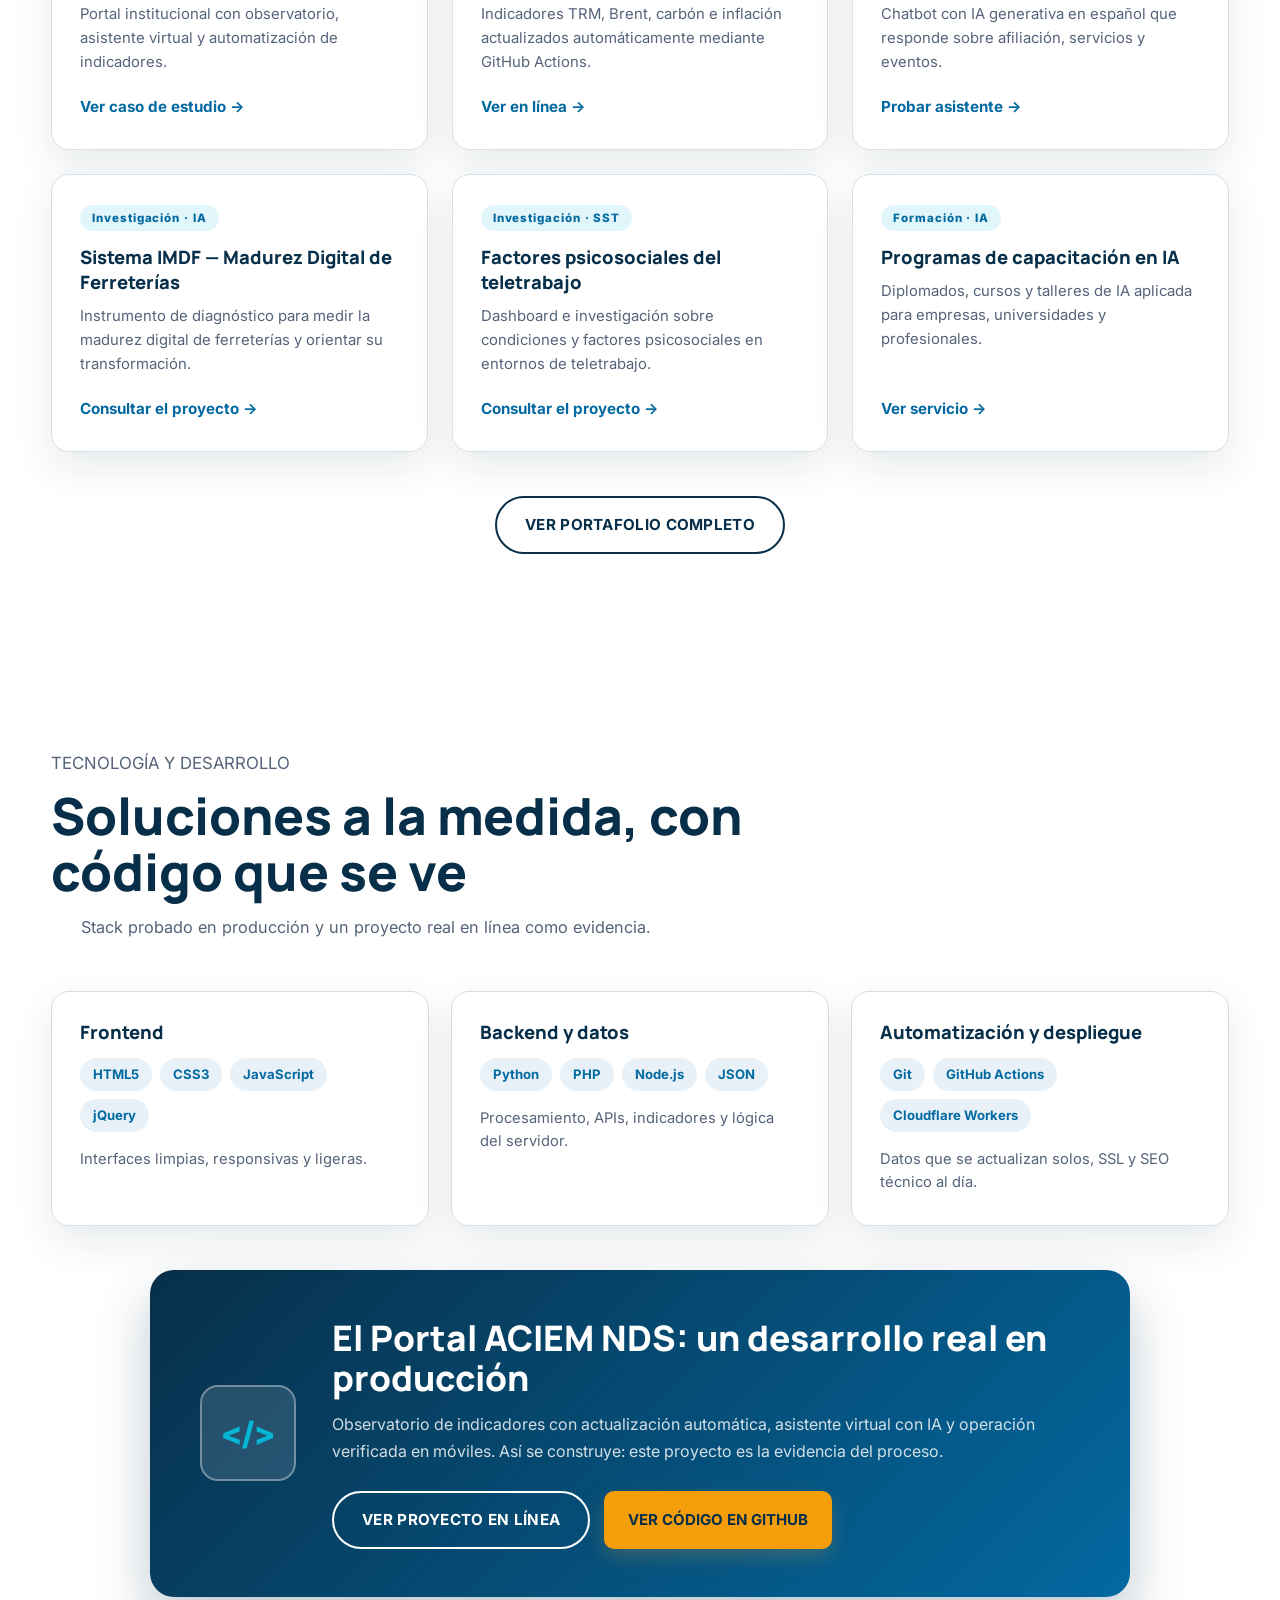
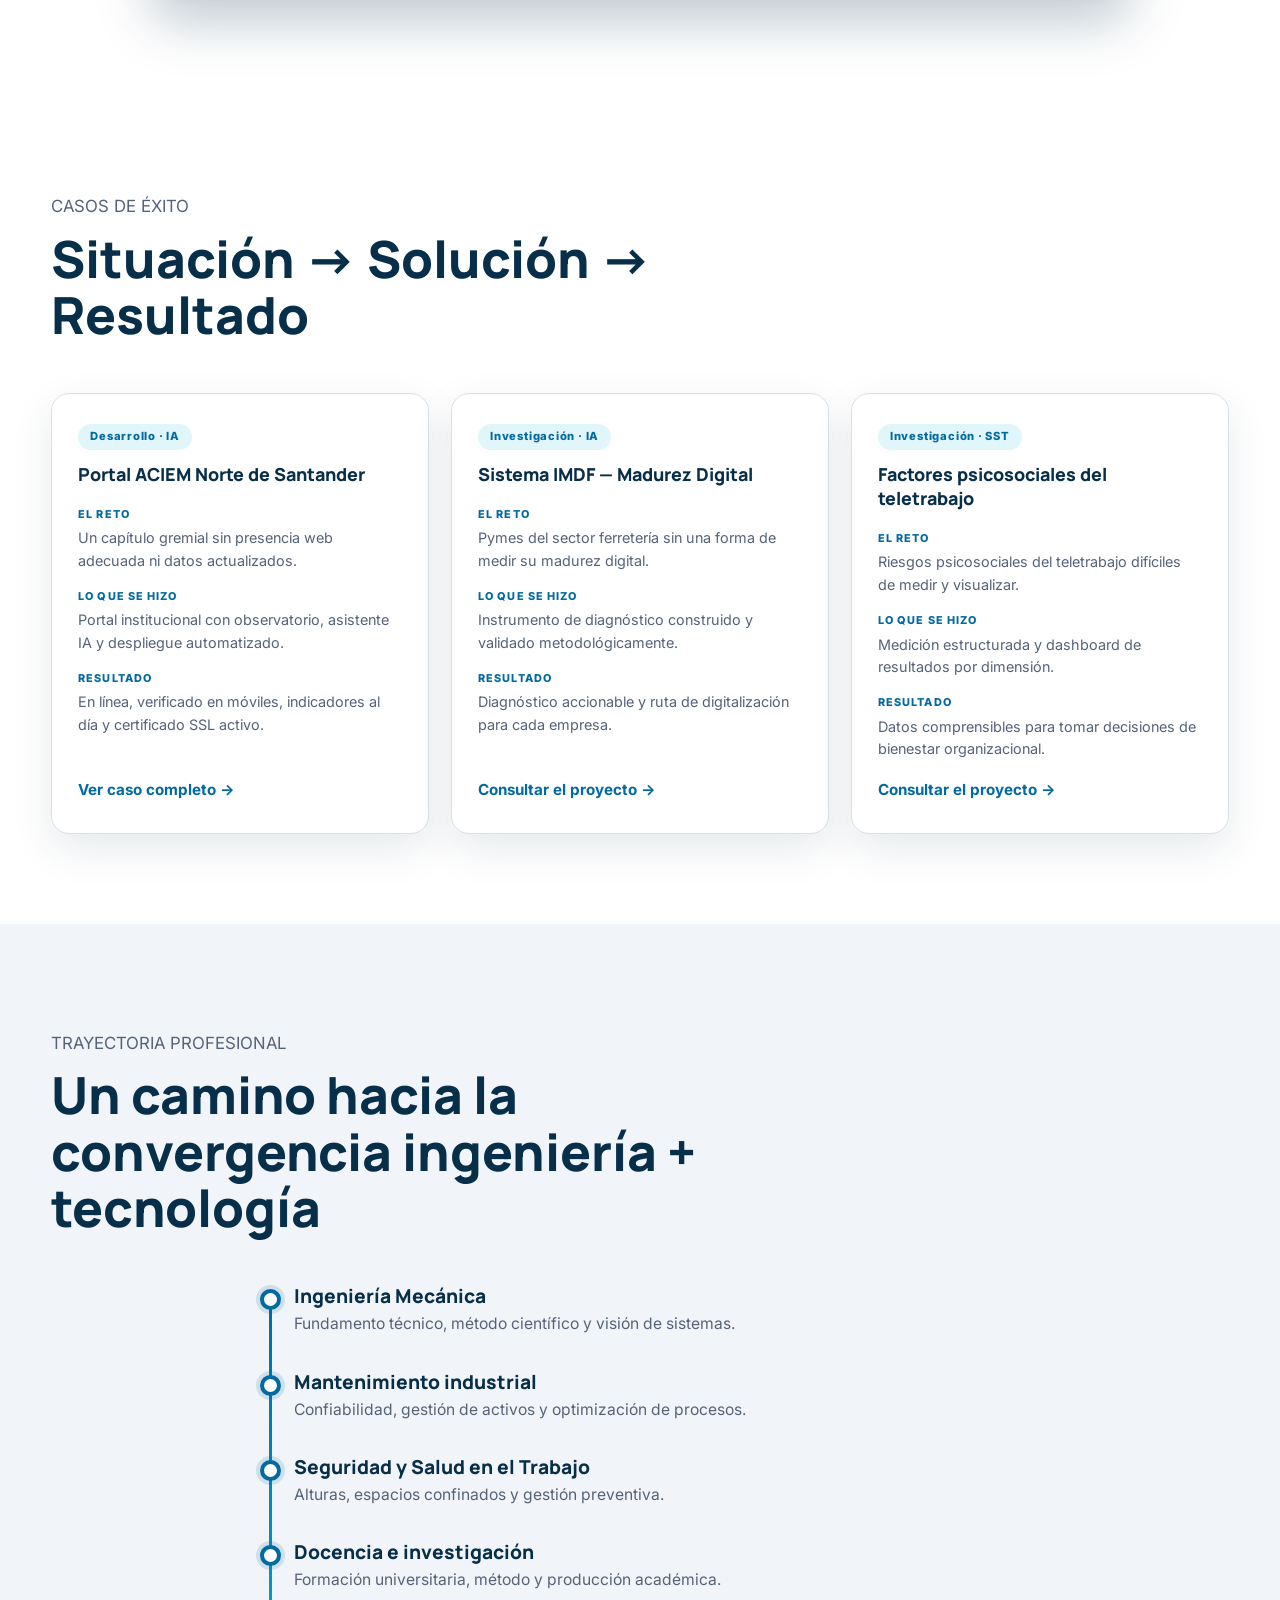
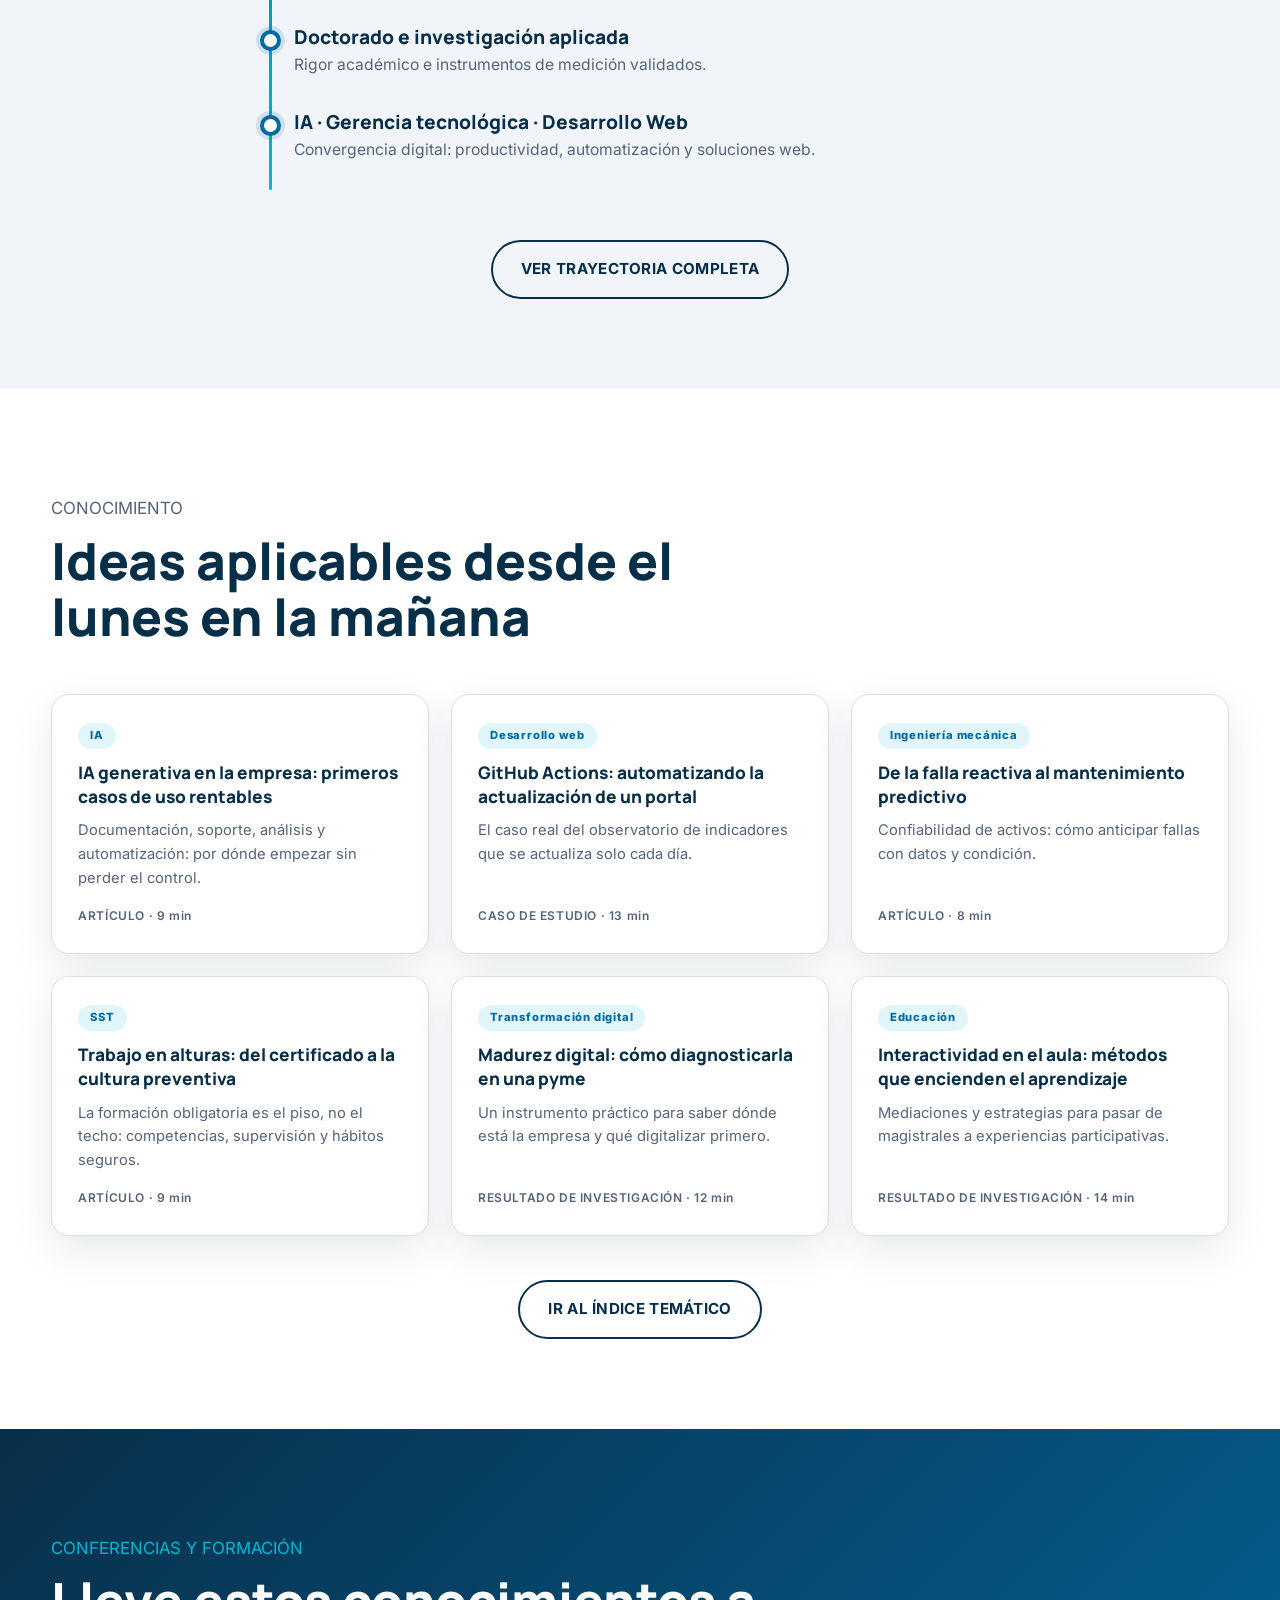
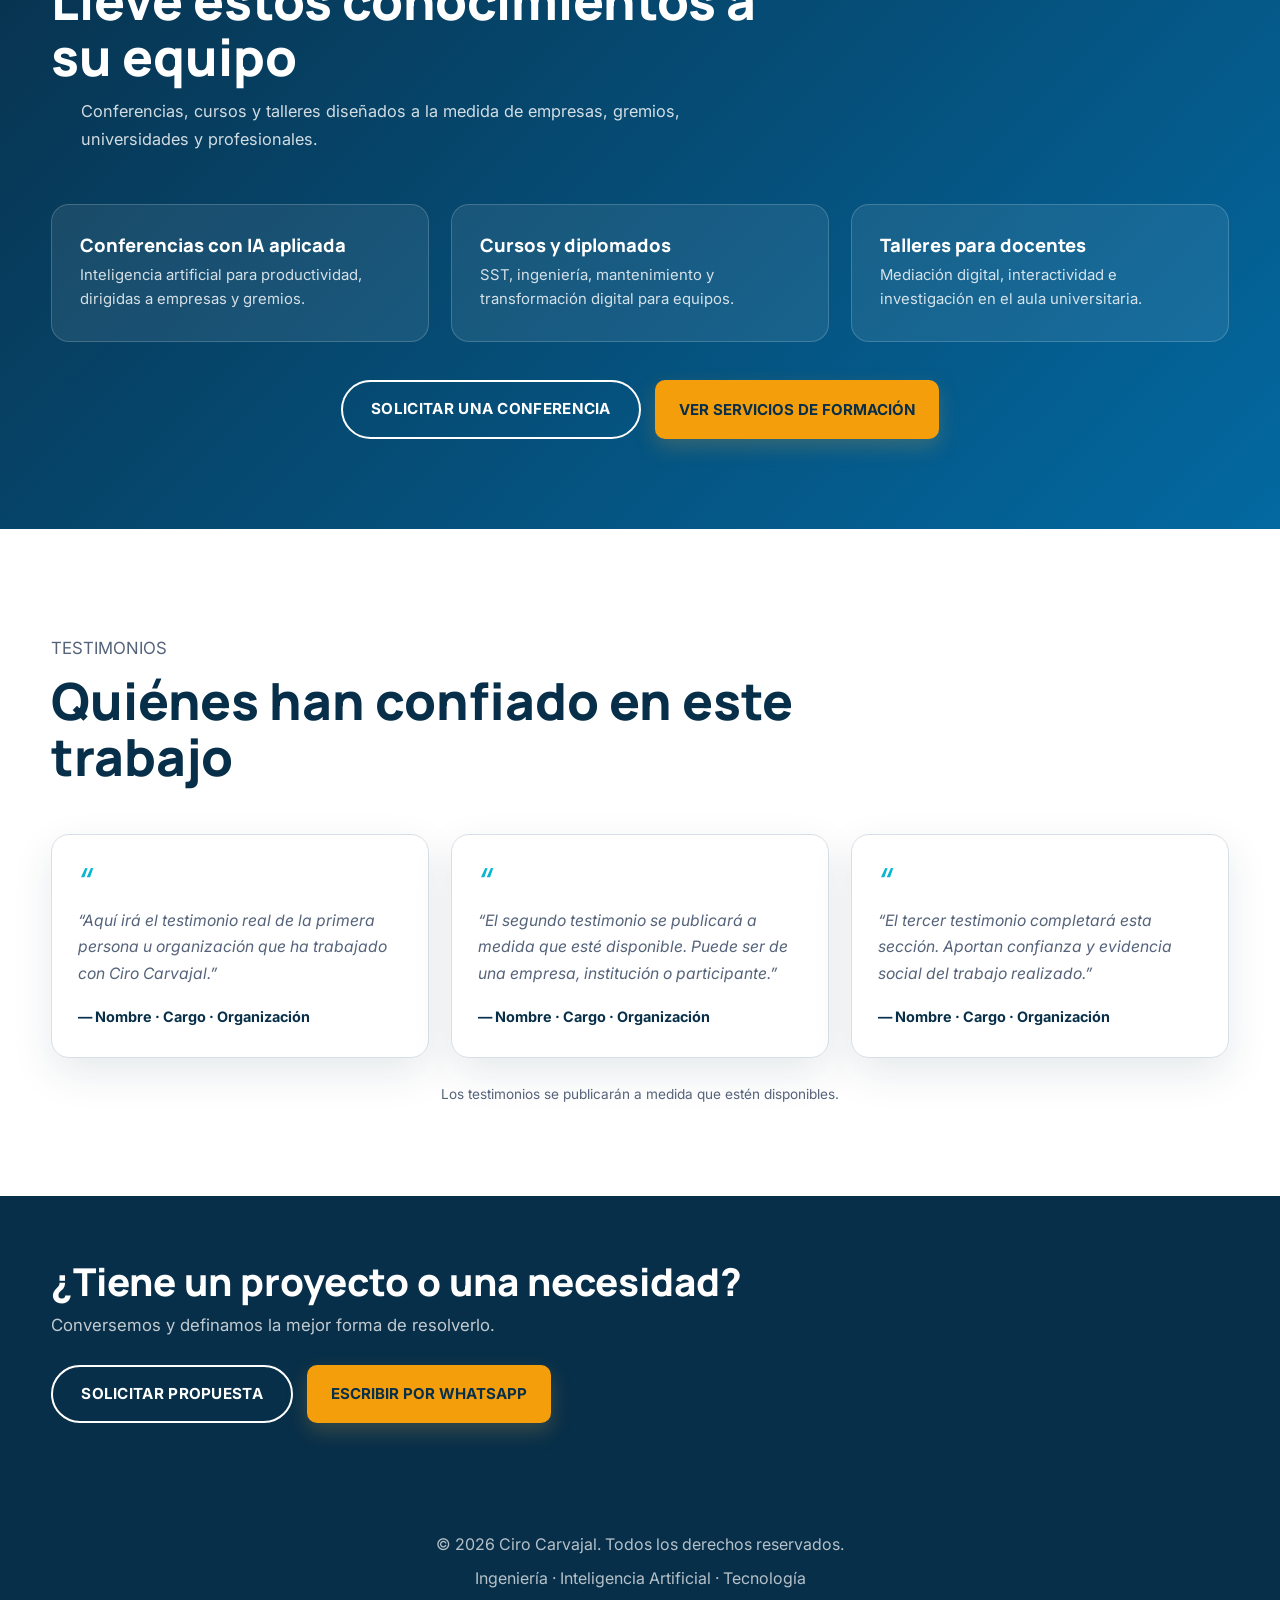
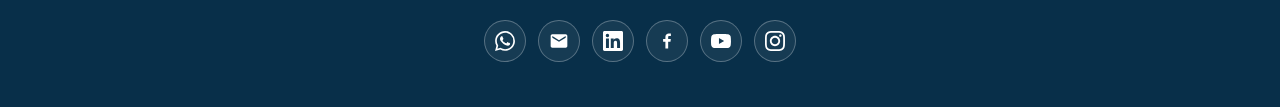
==== commit d9e0c4a1: "Ampliar la foto en pantallas de altura media (60vh / 56vh / 52vh)" ====
--- a/index.html
+++ b/index.html
@@ -39,8 +39,8 @@
     rel="stylesheet"
   >
 
-  <link rel="stylesheet" href="assets/css/styles.css?v=16">
-  <link rel="stylesheet" href="assets/css/responsive.css?v=16">
+  <link rel="stylesheet" href="assets/css/styles.css?v=17">
+  <link rel="stylesheet" href="assets/css/responsive.css?v=17">
 
   <script type="application/ld+json">
   {
--- a/assets/css/responsive.css
+++ b/assets/css/responsive.css
@@ -443,7 +443,7 @@
   }
 
   .hero-visual {
-    max-width: min(520px, 56vh);
+    max-width: min(520px, 60vh);
   }
 
   .hero-image {
@@ -479,7 +479,7 @@
   }
 
   .hero-visual {
-    max-width: min(480px, 52vh);
+    max-width: min(490px, 56vh);
   }
 
 }
@@ -513,7 +513,7 @@
   }
 
   .hero-visual {
-    max-width: min(450px, 48vh);
+    max-width: min(460px, 52vh);
   }
 
 }
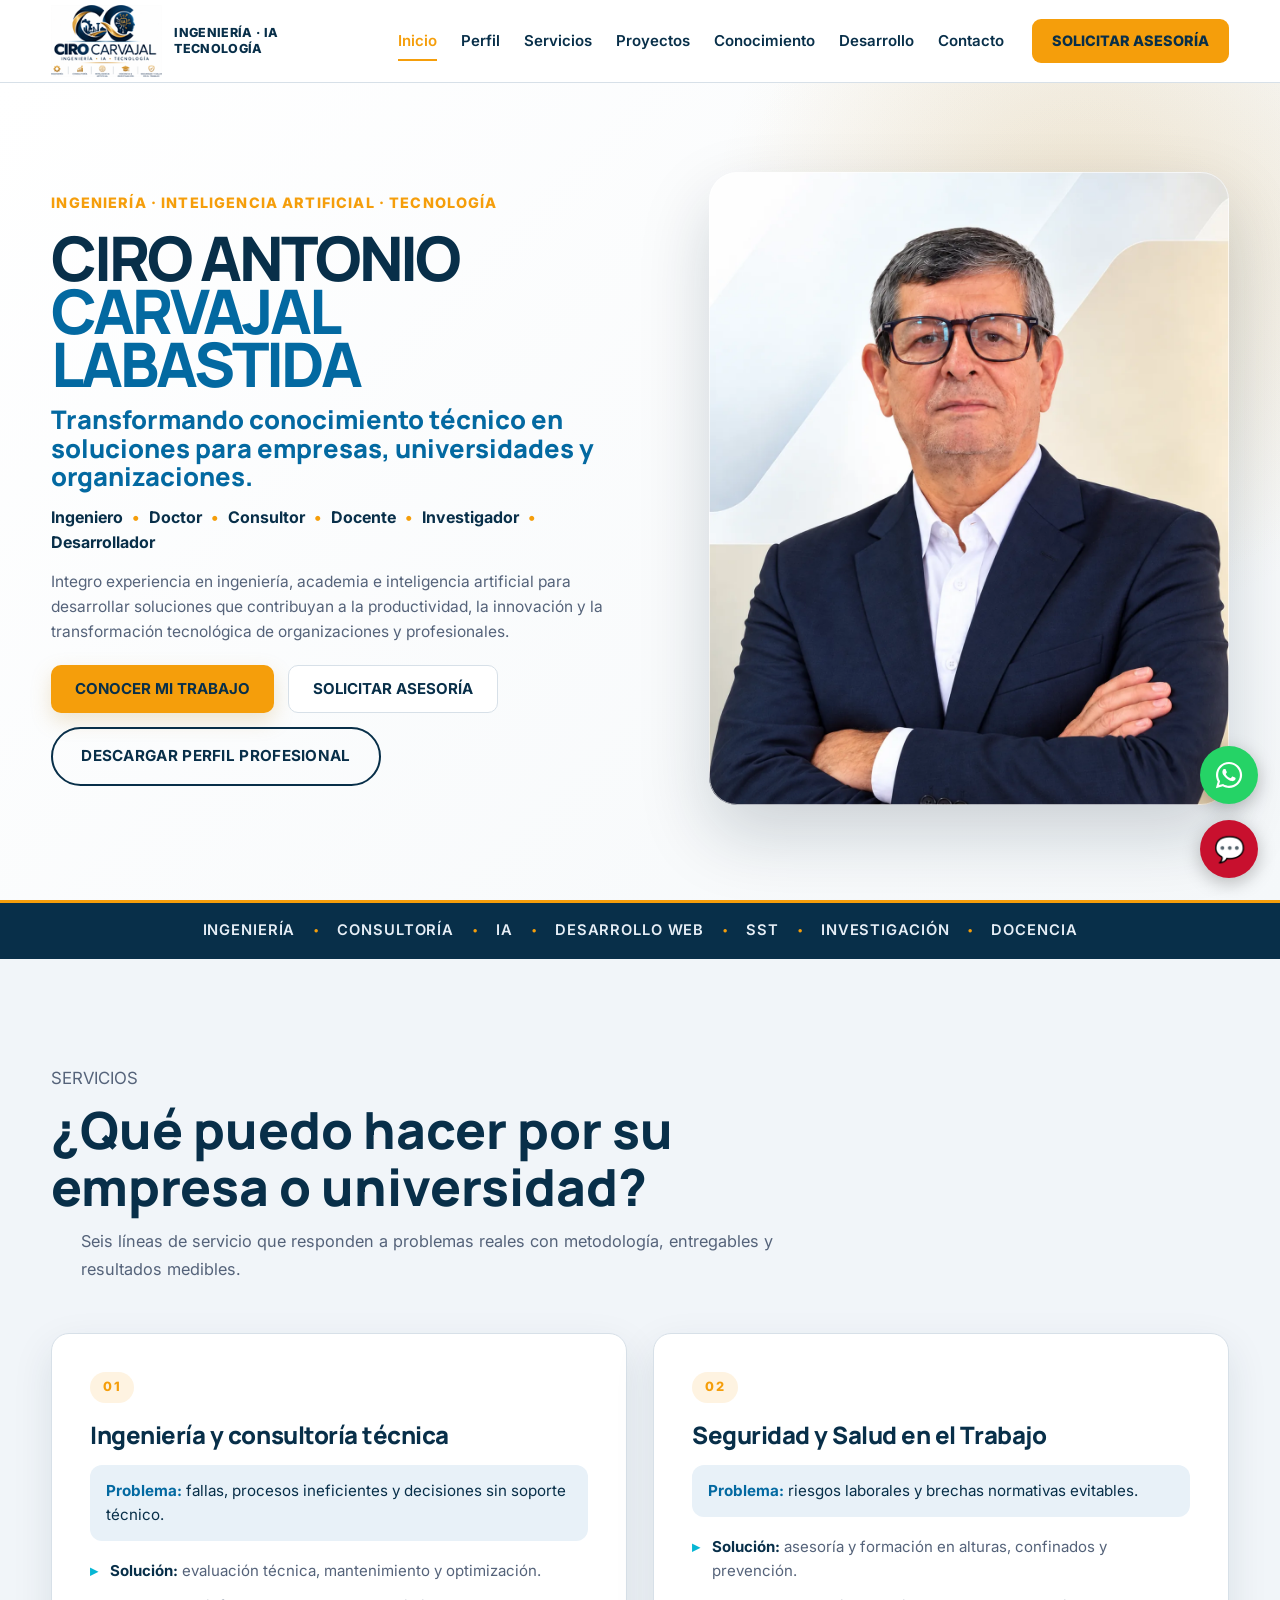
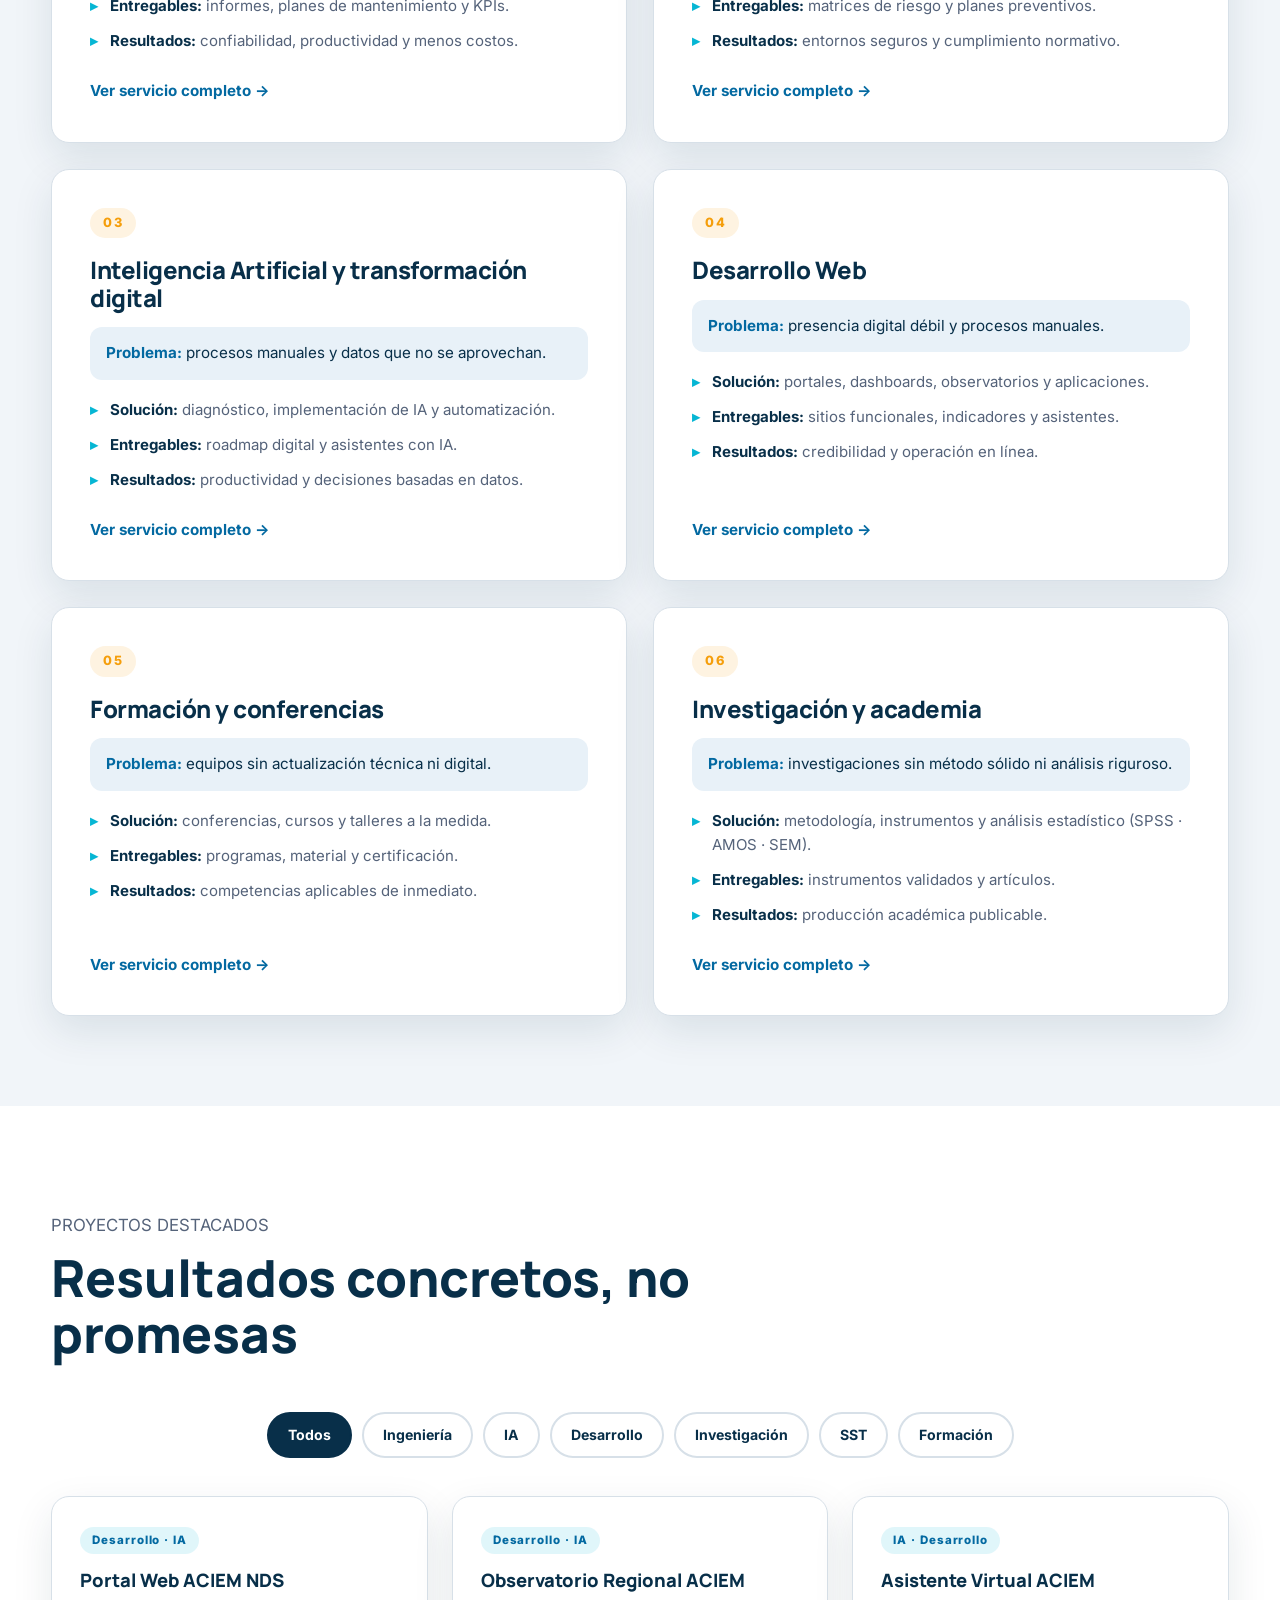
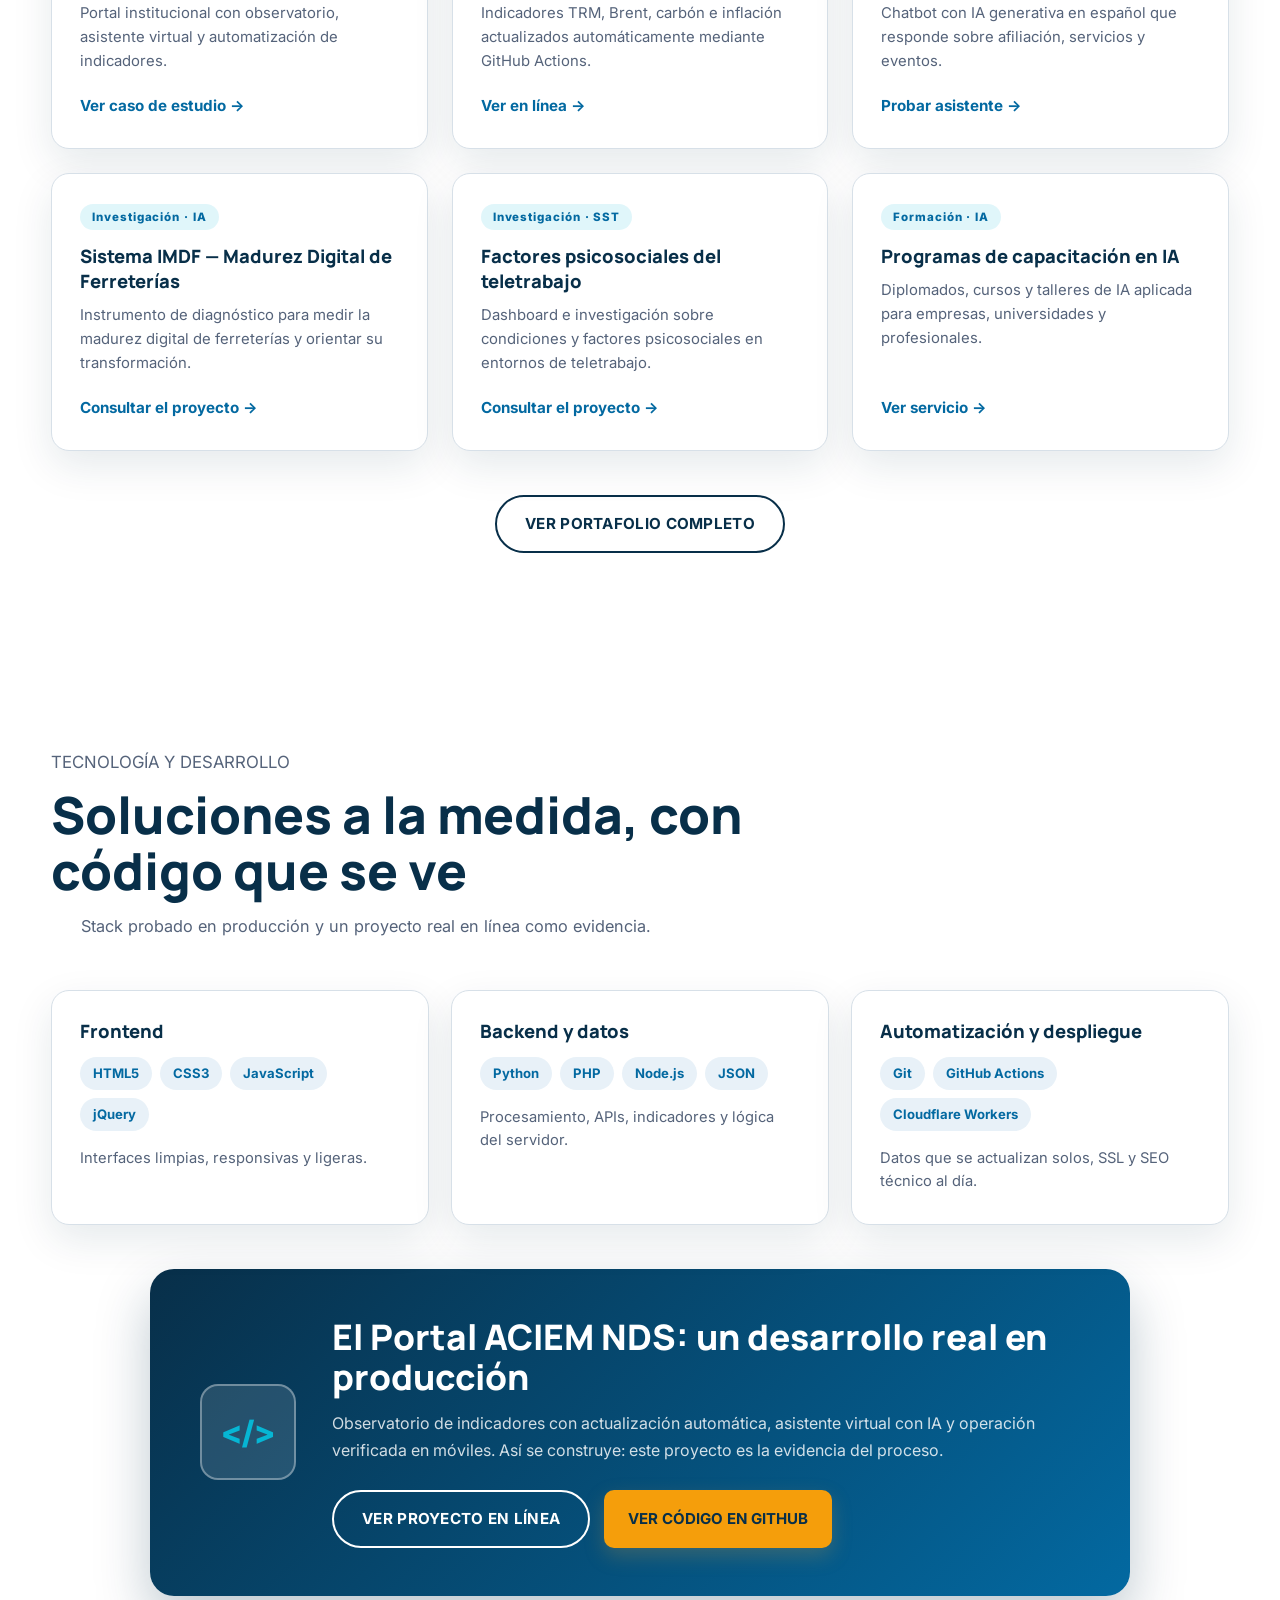
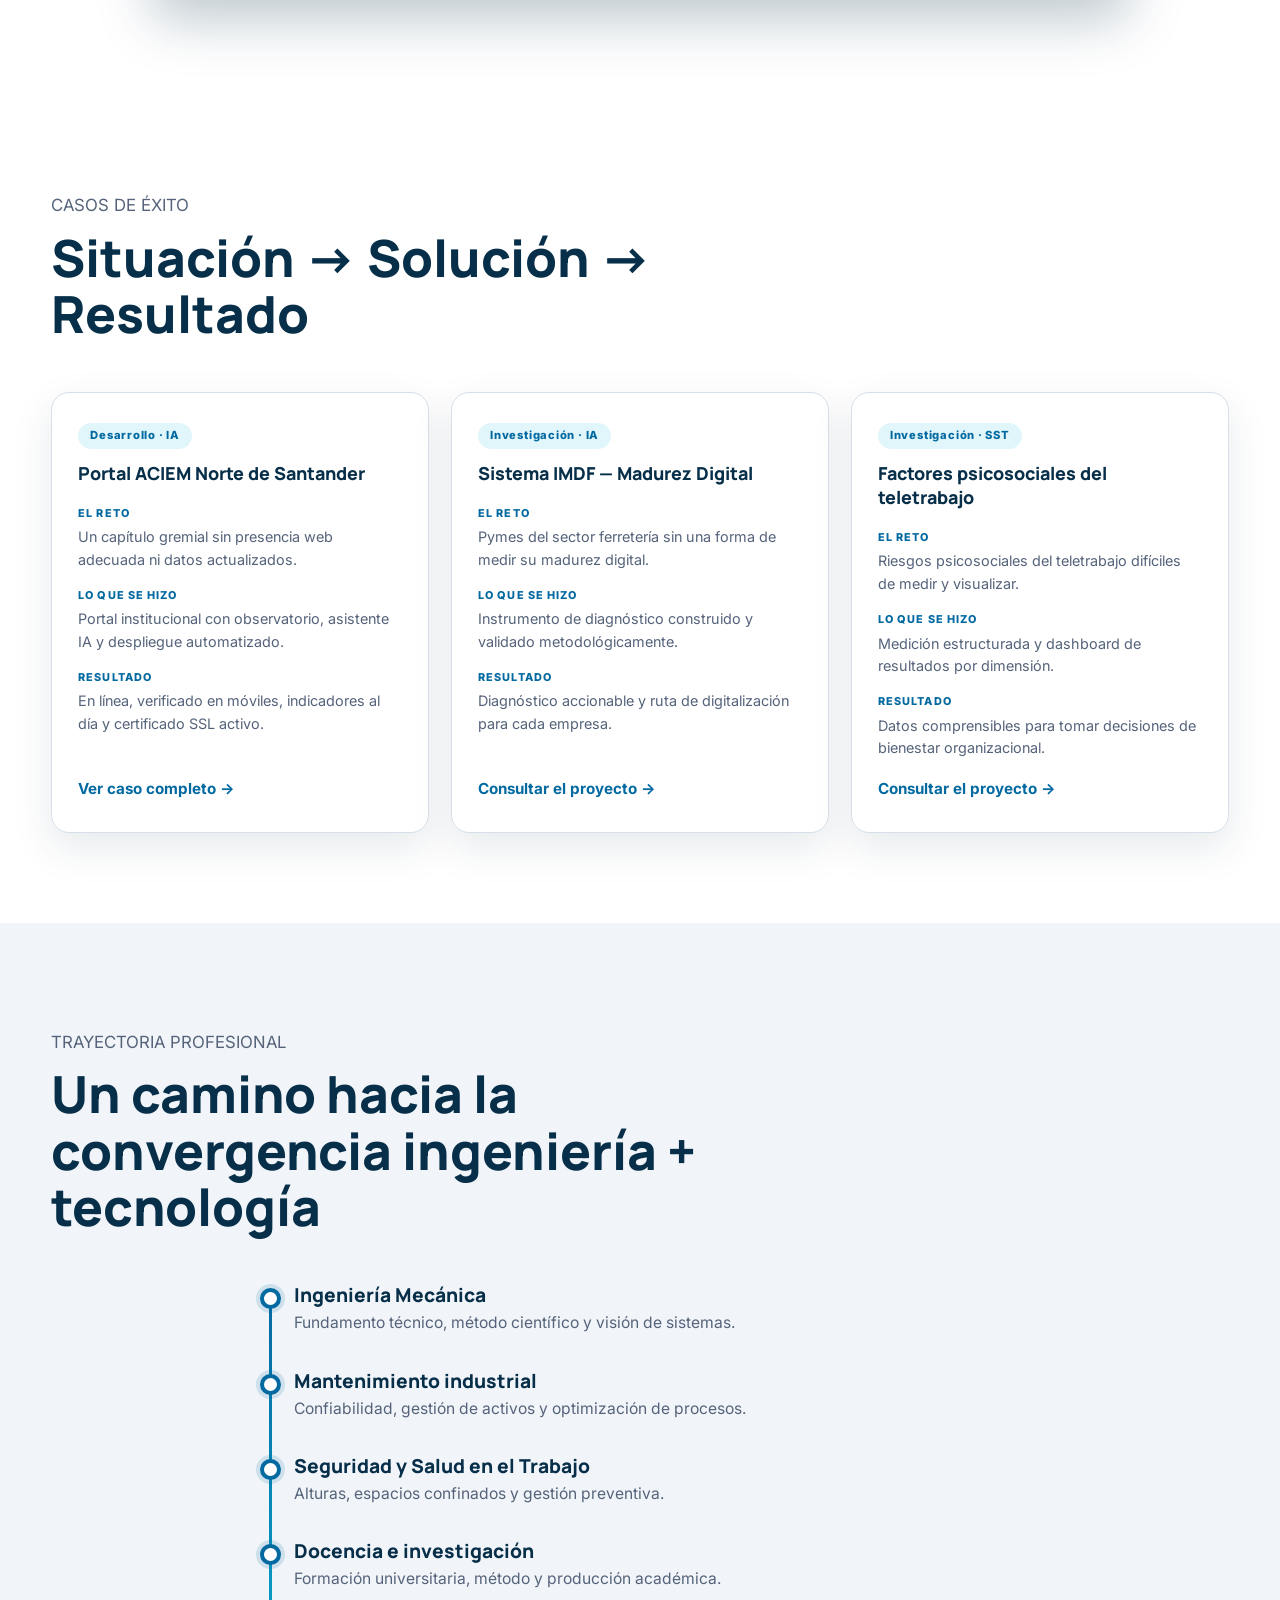
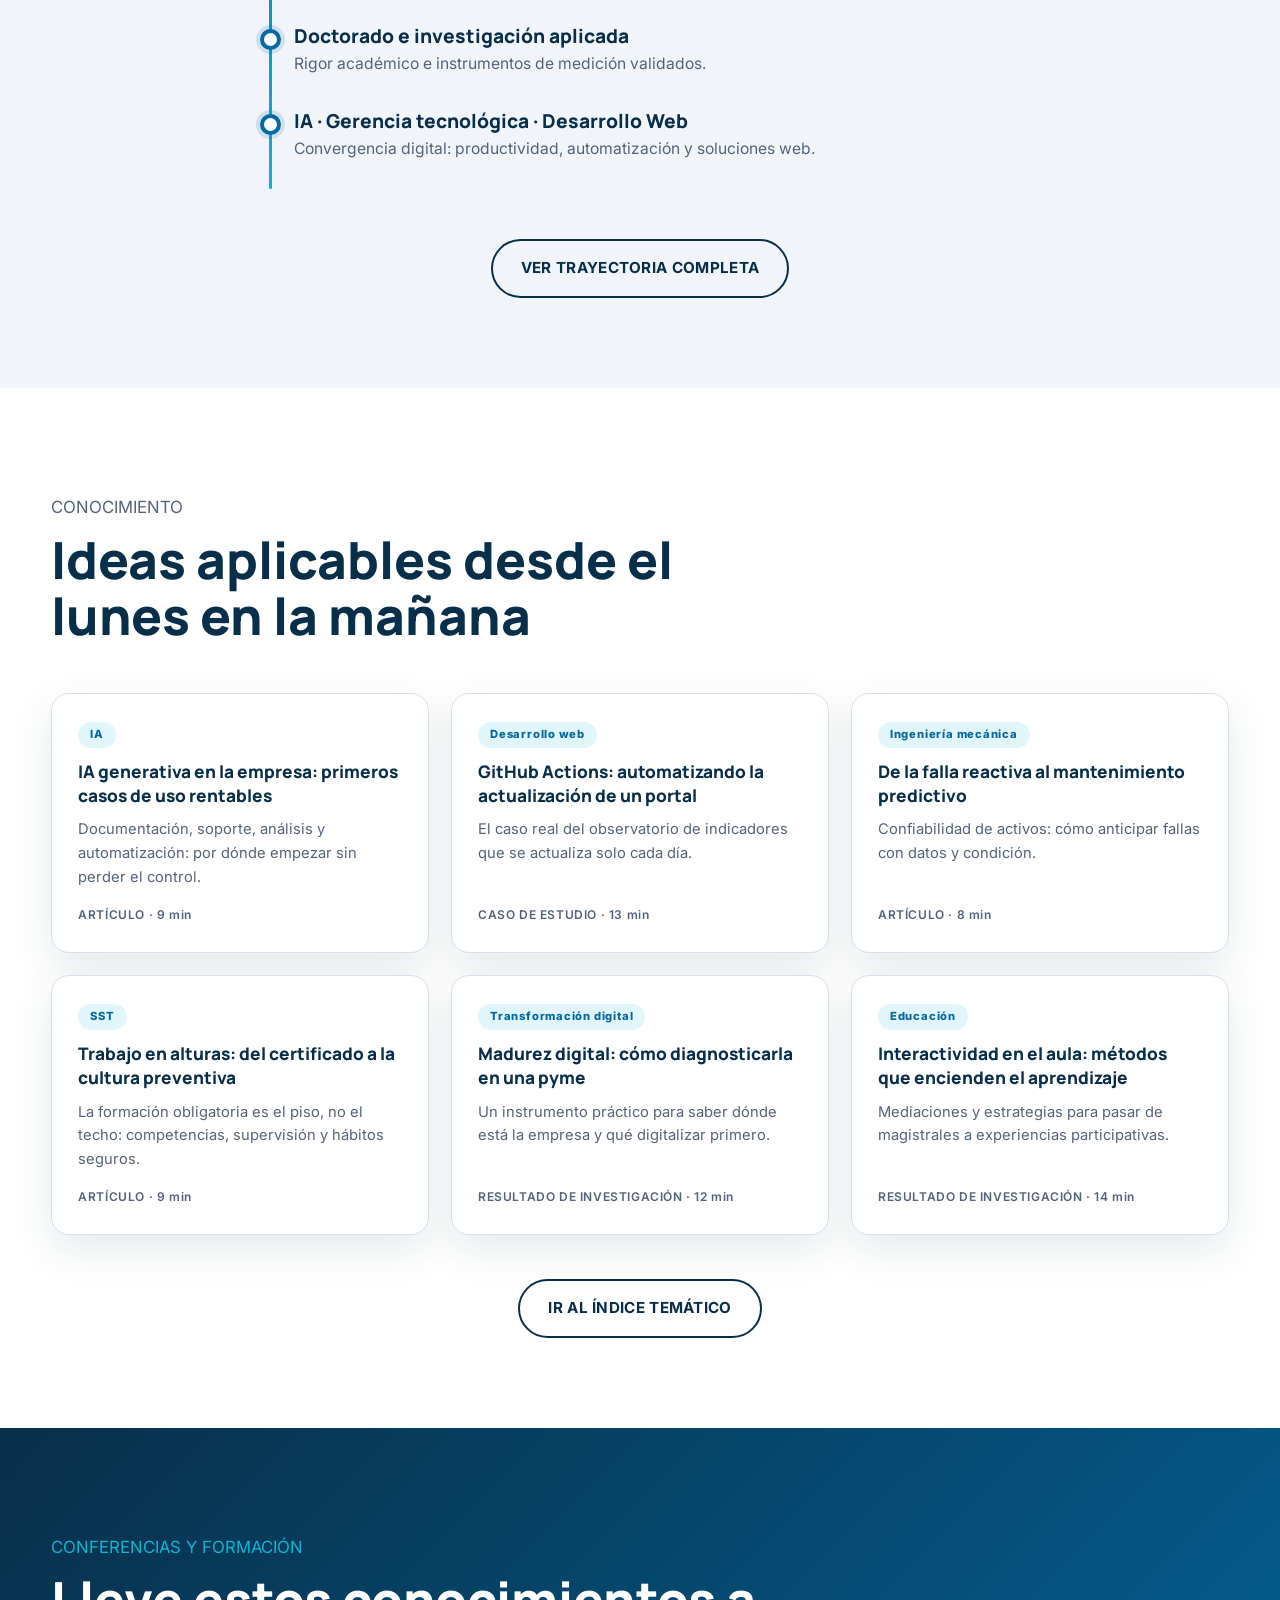
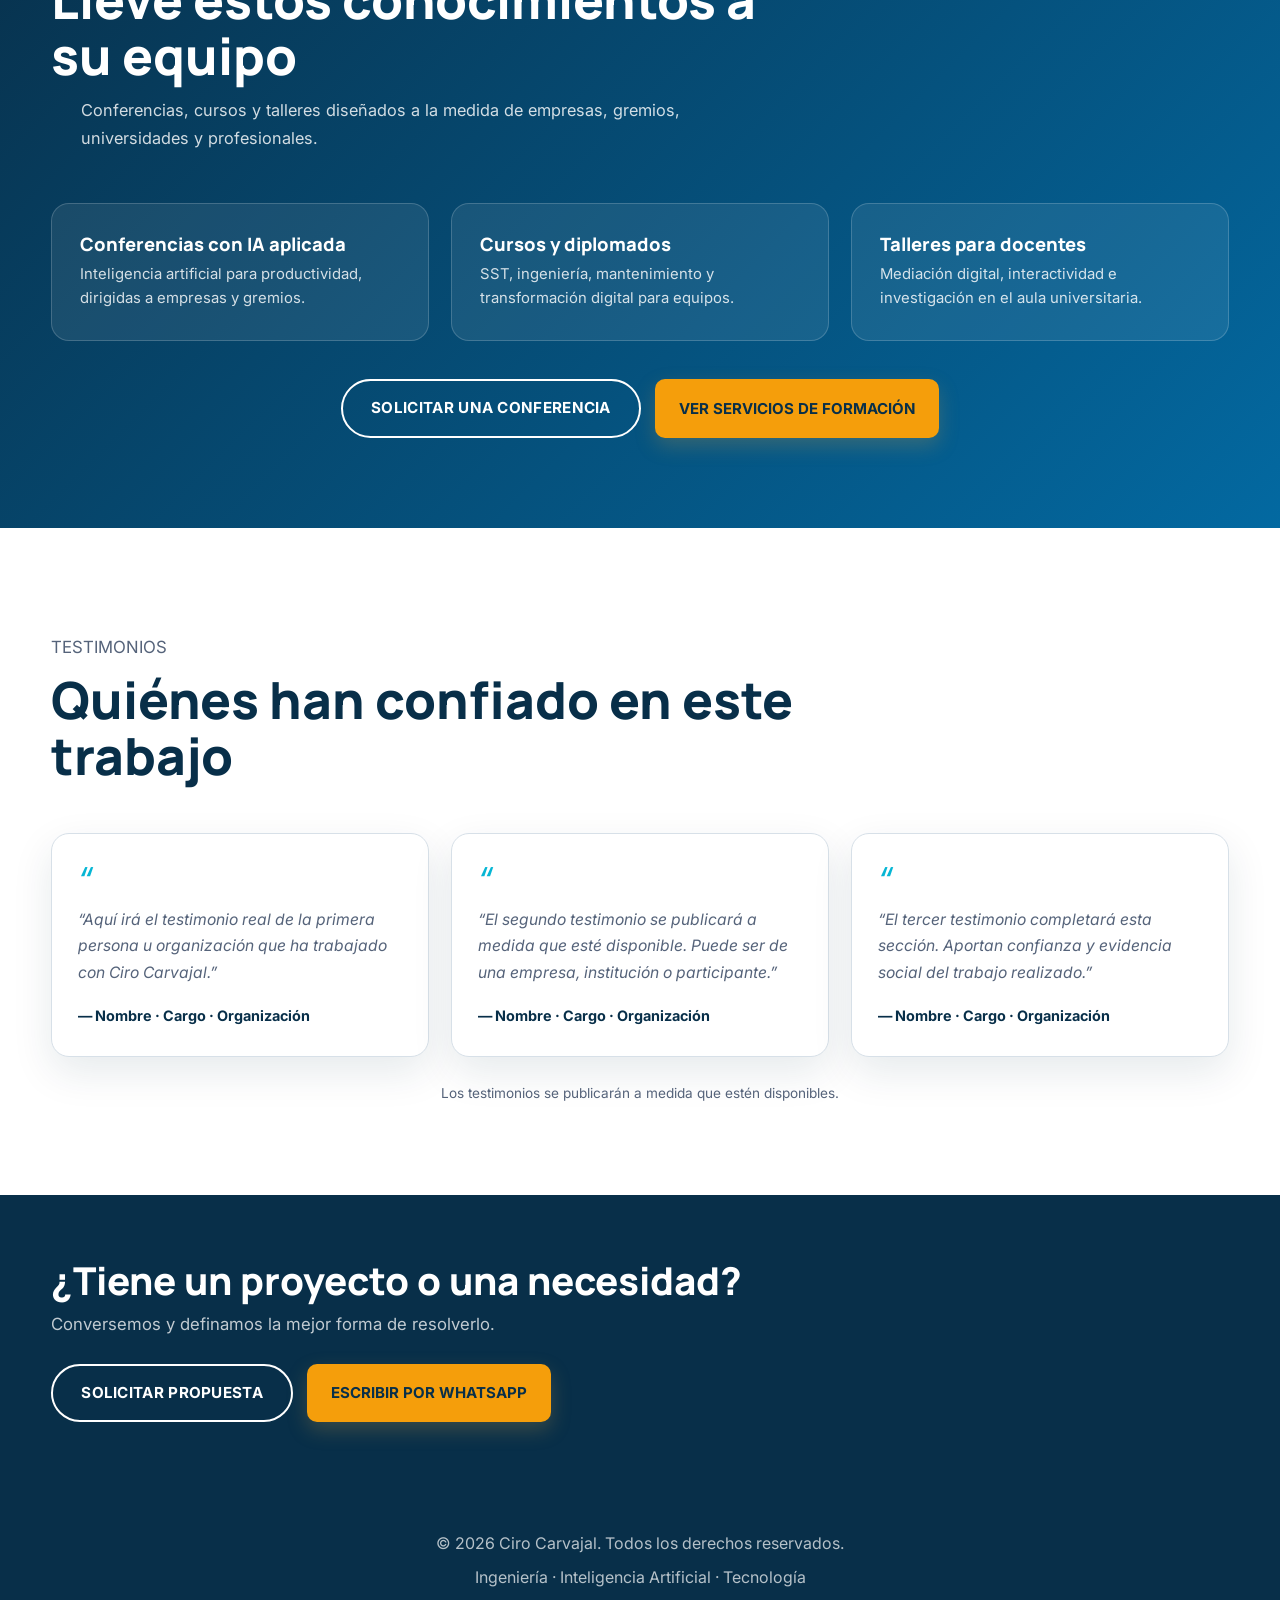
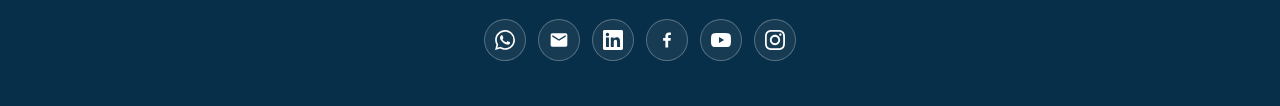
==== commit a836bbec: "La portada entra completa en una sola pantalla: alto real del header y texto compacto en ventanas ba" ====
--- a/index.html
+++ b/index.html
@@ -39,8 +39,8 @@
     rel="stylesheet"
   >
 
-  <link rel="stylesheet" href="assets/css/styles.css?v=17">
-  <link rel="stylesheet" href="assets/css/responsive.css?v=17">
+  <link rel="stylesheet" href="assets/css/styles.css?v=18">
+  <link rel="stylesheet" href="assets/css/responsive.css?v=18">
 
   <script type="application/ld+json">
   {
--- a/assets/css/styles.css
+++ b/assets/css/styles.css
@@ -1038,7 +1038,10 @@
 /* ---------- HERO ---------- */
 
 .hero {
-  min-height: calc(100vh - 82px);
+  /* 83px = navbar (82px) + borde inferior (1px), la altura real del header.
+     Con 82px la portada se pasaba 1px y obligaba a hacer scroll. */
+  min-height: calc(100vh - 83px);
+  min-height: calc(100dvh - 83px);
   display: flex;
   align-items: center;
 
--- a/assets/css/responsive.css
+++ b/assets/css/responsive.css
@@ -64,6 +64,11 @@
 
   .header-container {
     min-height: 74px;
+  }
+
+  .hero {
+    min-height: calc(100vh - 75px);
+    min-height: calc(100dvh - 75px);
   }
 
   .brand-symbol {
@@ -455,64 +460,85 @@
 @media (max-height: 780px) and (min-width: 961px) {
 
   .hero {
-    padding: 26px 0 32px;
-  }
-
-  .hero-container {
-    gap: 34px;
-  }
-
-  .hero-content h1 {
-    font-size: clamp(2.9rem, 4.4vw, 4.3rem);
-    margin-bottom: 14px;
-  }
-
-  .hero-content h2 {
-    font-size: clamp(1.3rem, 1.9vw, 1.85rem);
-    margin-bottom: 12px;
-  }
-
-  .hero-description {
-    font-size: 0.94rem;
-    line-height: 1.58;
-    margin-bottom: 18px;
-  }
-
-  .hero-visual {
-    max-width: min(490px, 56vh);
-  }
-
-}
-
-@media (max-height: 680px) and (min-width: 961px) {
-
-  .hero {
-    min-height: calc(100vh - 82px);
-    padding: 22px 0 28px;
+    padding: 22px 0 26px;
   }
 
   .hero-container {
     gap: 30px;
   }
 
-  .hero-content h1 {
-    font-size: clamp(2.7rem, 4.1vw, 4rem);
+  .hero-eyebrow {
     margin-bottom: 12px;
+
+    font-size: 0.82rem;
+  }
+
+  .hero-content h1 {
+    font-size: clamp(2.6rem, 4vw, 4rem);
+    margin-bottom: 12px;
   }
 
   .hero-content h2 {
-    font-size: clamp(1.2rem, 1.8vw, 1.7rem);
+    font-size: clamp(1.2rem, 1.75vw, 1.7rem);
+    margin-bottom: 10px;
+  }
+
+  .hero-roles {
     margin-bottom: 10px;
   }
 
   .hero-description {
-    display: block;
     font-size: 0.9rem;
     line-height: 1.5;
     margin-bottom: 14px;
   }
 
   .hero-visual {
+    max-width: min(490px, 56vh);
+  }
+
+}
+
+@media (max-height: 680px) and (min-width: 961px) {
+
+  .hero {
+    min-height: calc(100vh - 83px);
+    min-height: calc(100dvh - 83px);
+    padding: 16px 0 20px;
+  }
+
+  .hero-container {
+    gap: 24px;
+  }
+
+  .hero-eyebrow {
+    margin-bottom: 10px;
+
+    font-size: 0.78rem;
+  }
+
+  .hero-content h1 {
+    font-size: clamp(2.2rem, 3.5vw, 3.4rem);
+    margin-bottom: 10px;
+  }
+
+  .hero-content h2 {
+    font-size: clamp(1.1rem, 1.6vw, 1.5rem);
+    margin-bottom: 8px;
+  }
+
+  .hero-roles {
+    margin-bottom: 8px;
+  }
+
+  .hero-description {
+    display: block;
+    font-size: 0.85rem;
+    line-height: 1.45;
+    margin-bottom: 10px;
+  }
+
+  .hero-visual {
     max-width: min(460px, 52vh);
   }
 
